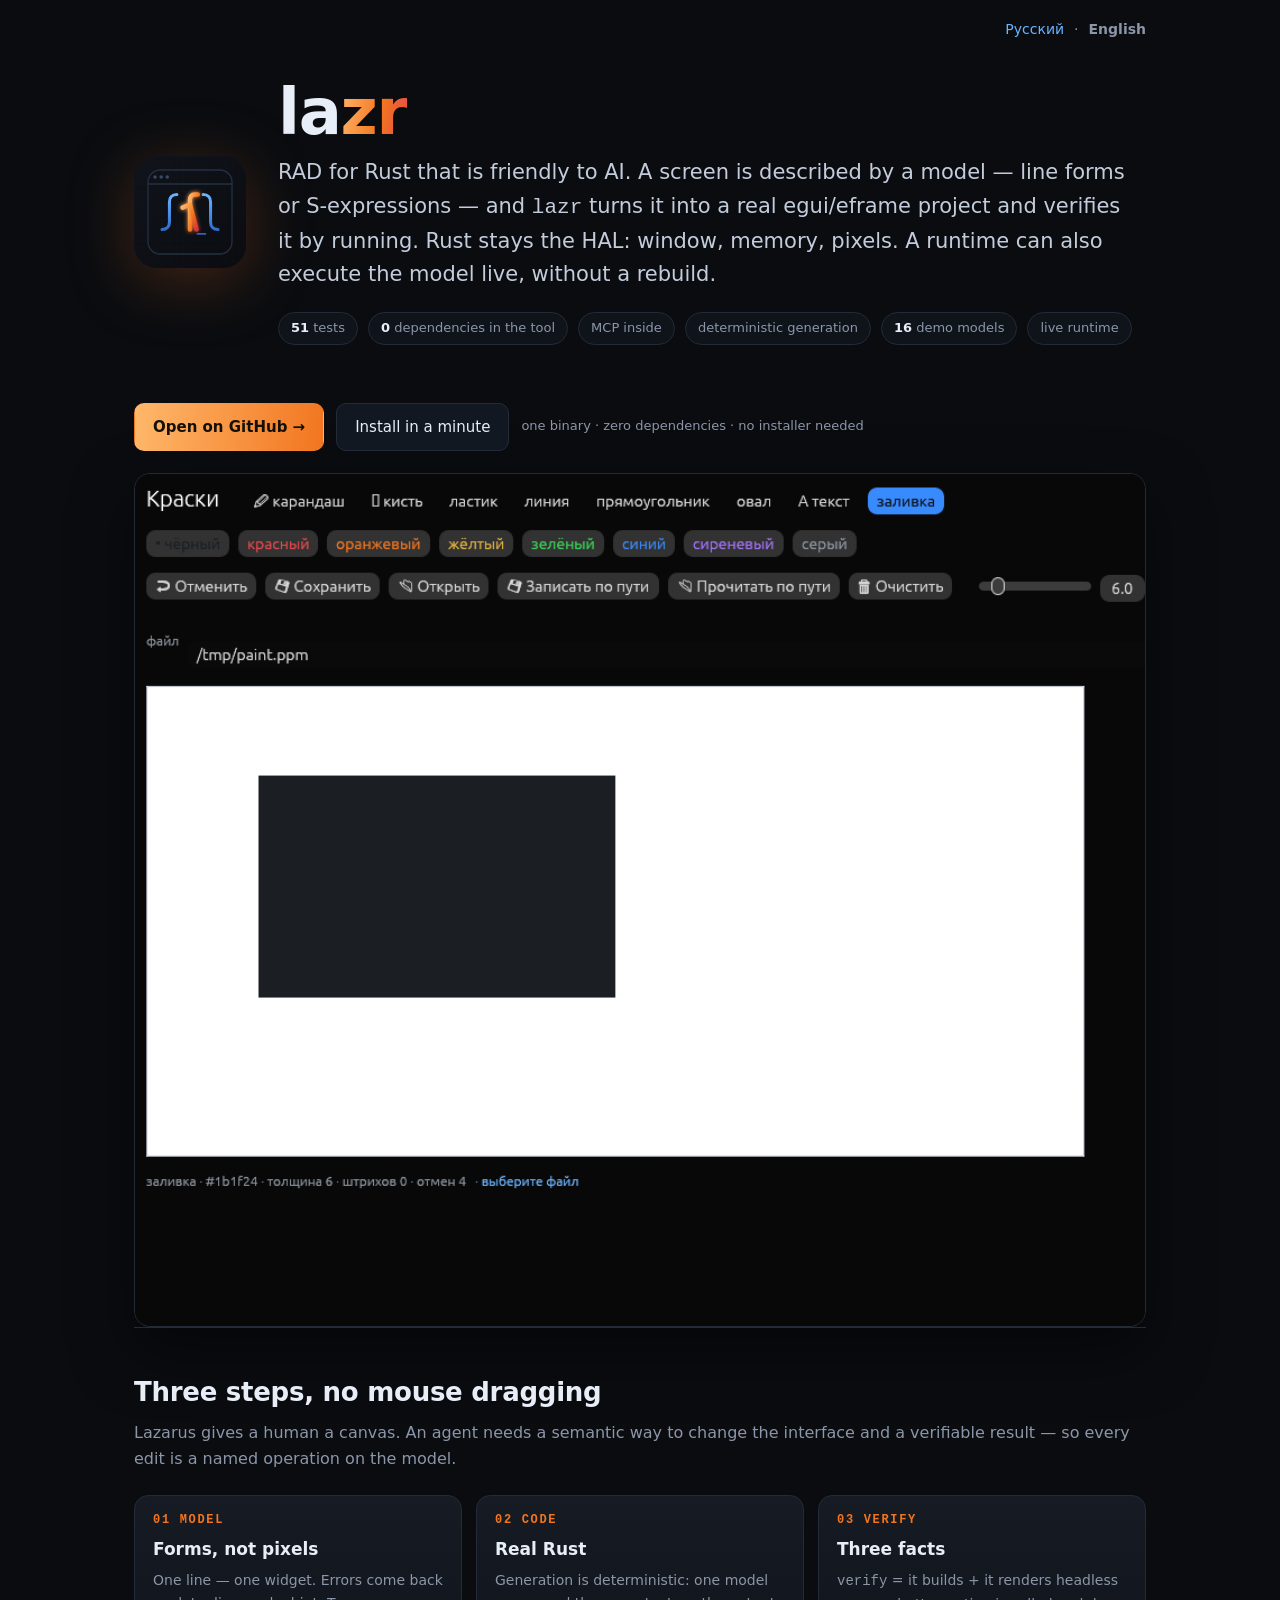
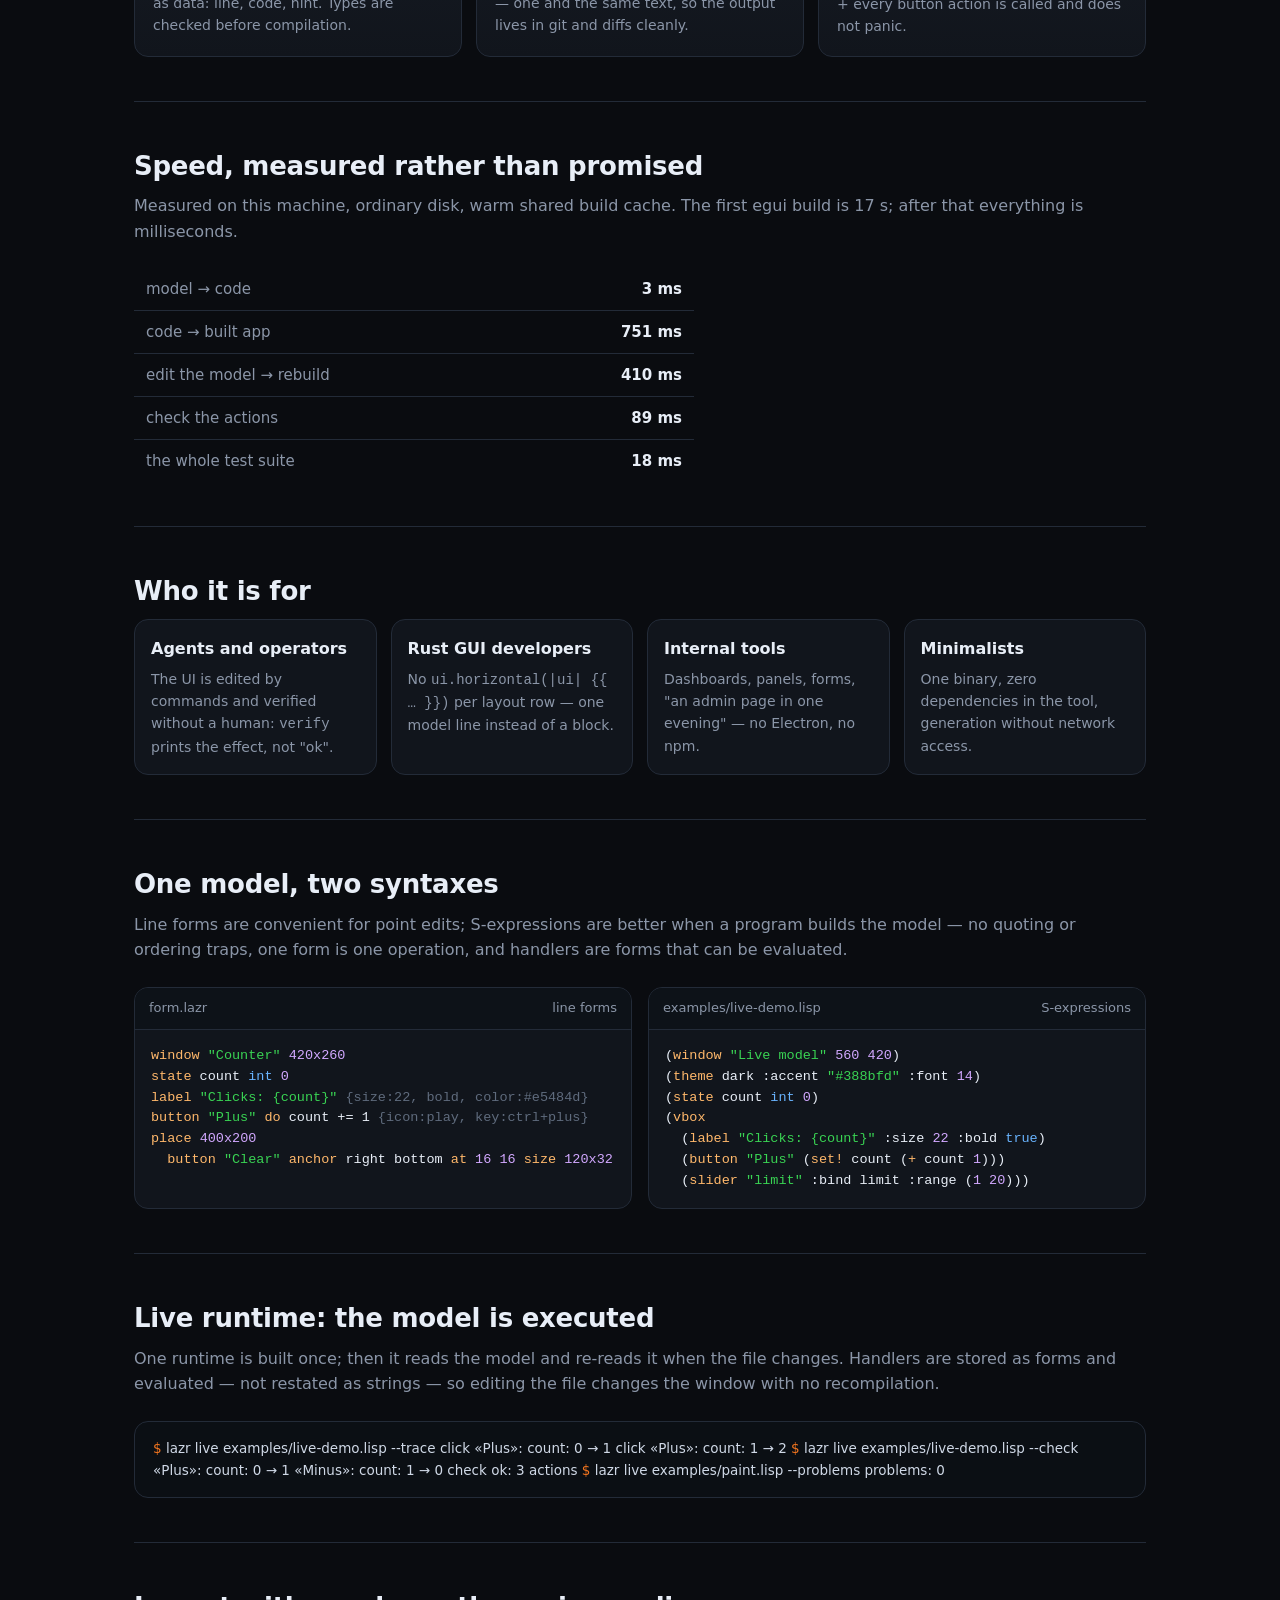
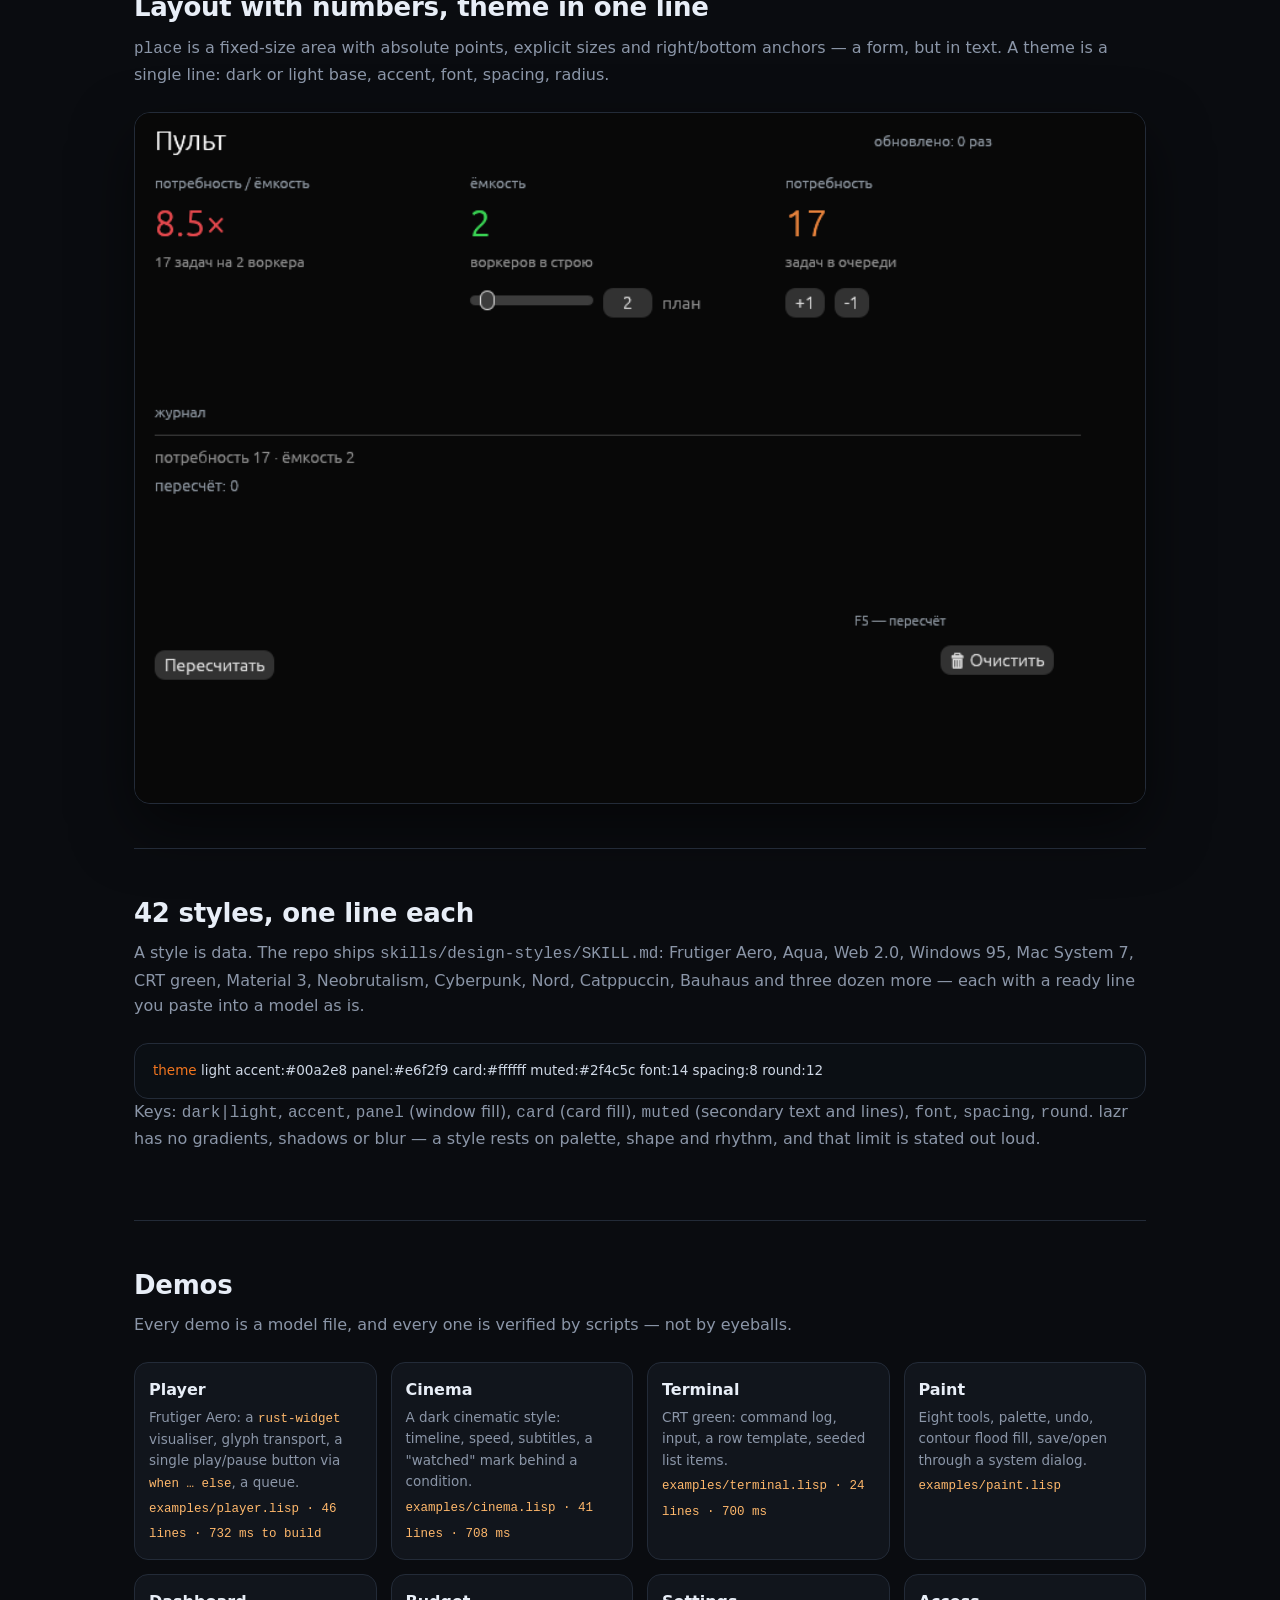
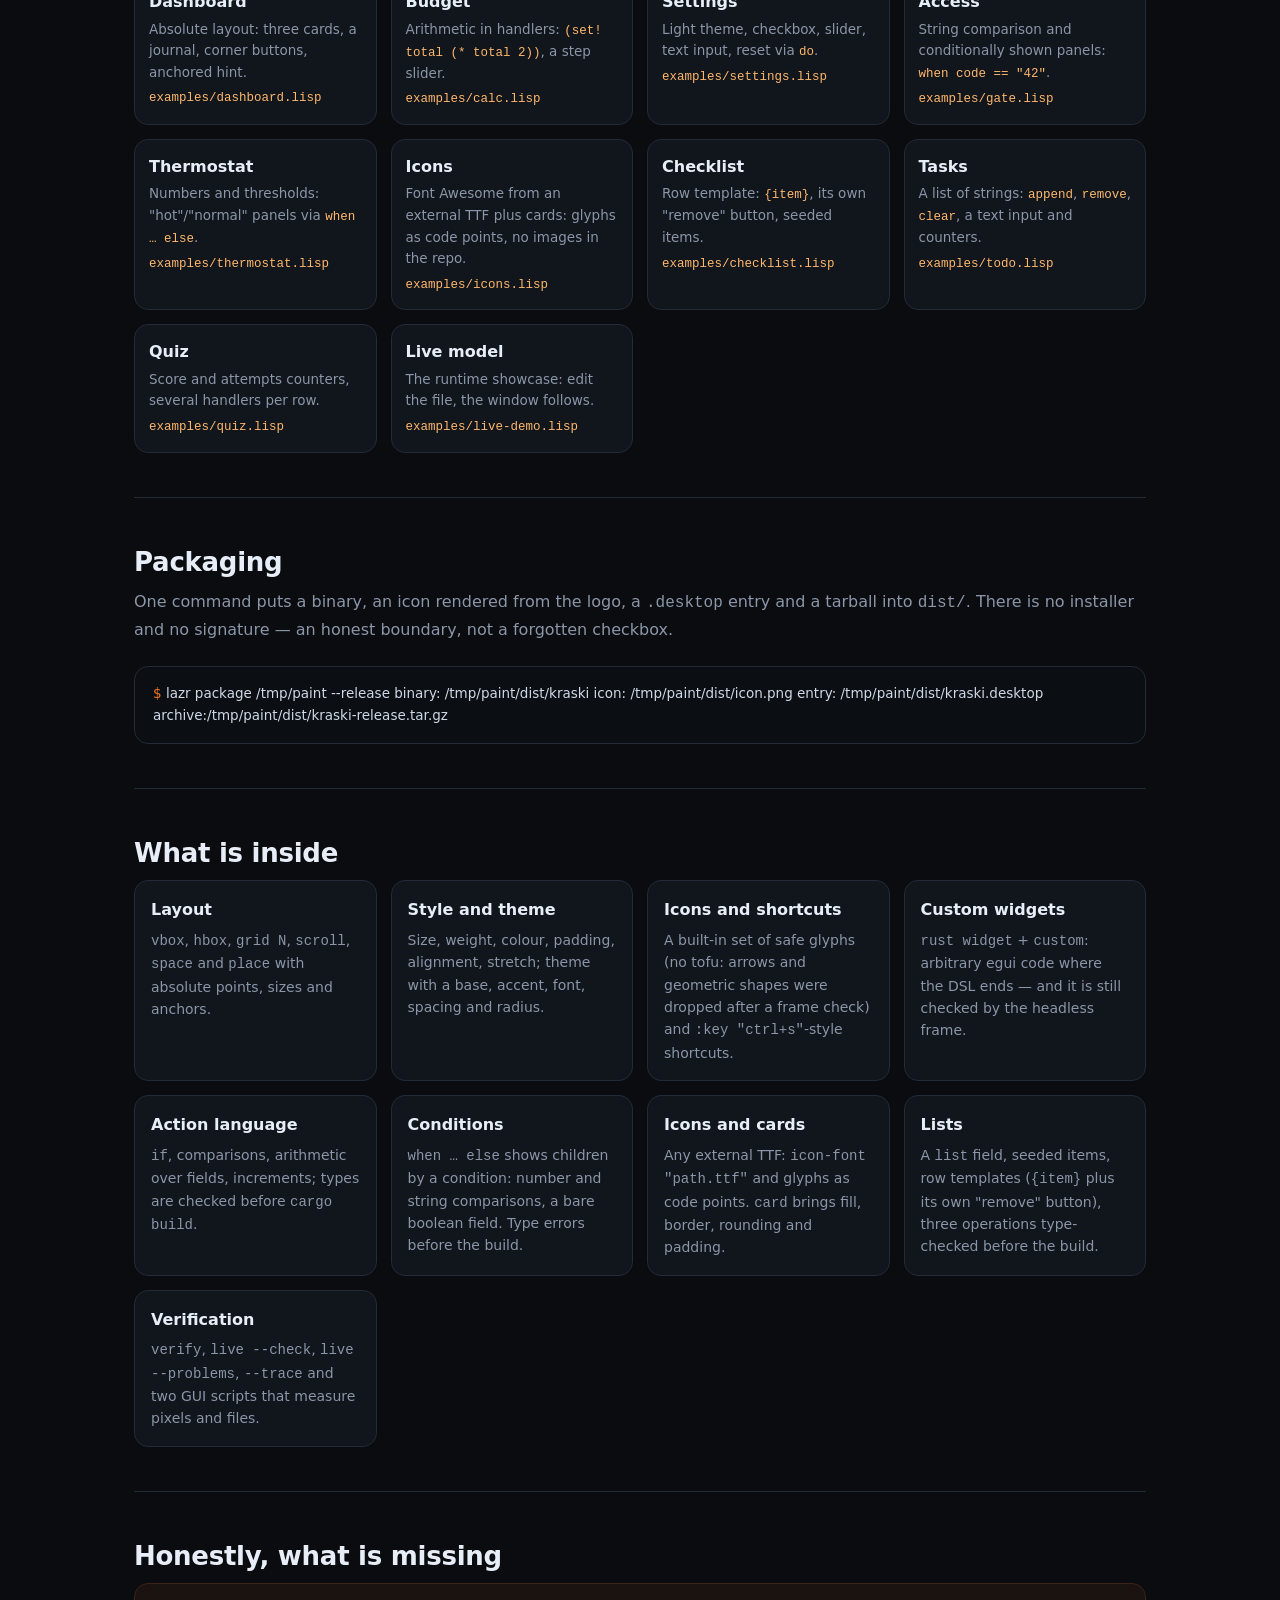
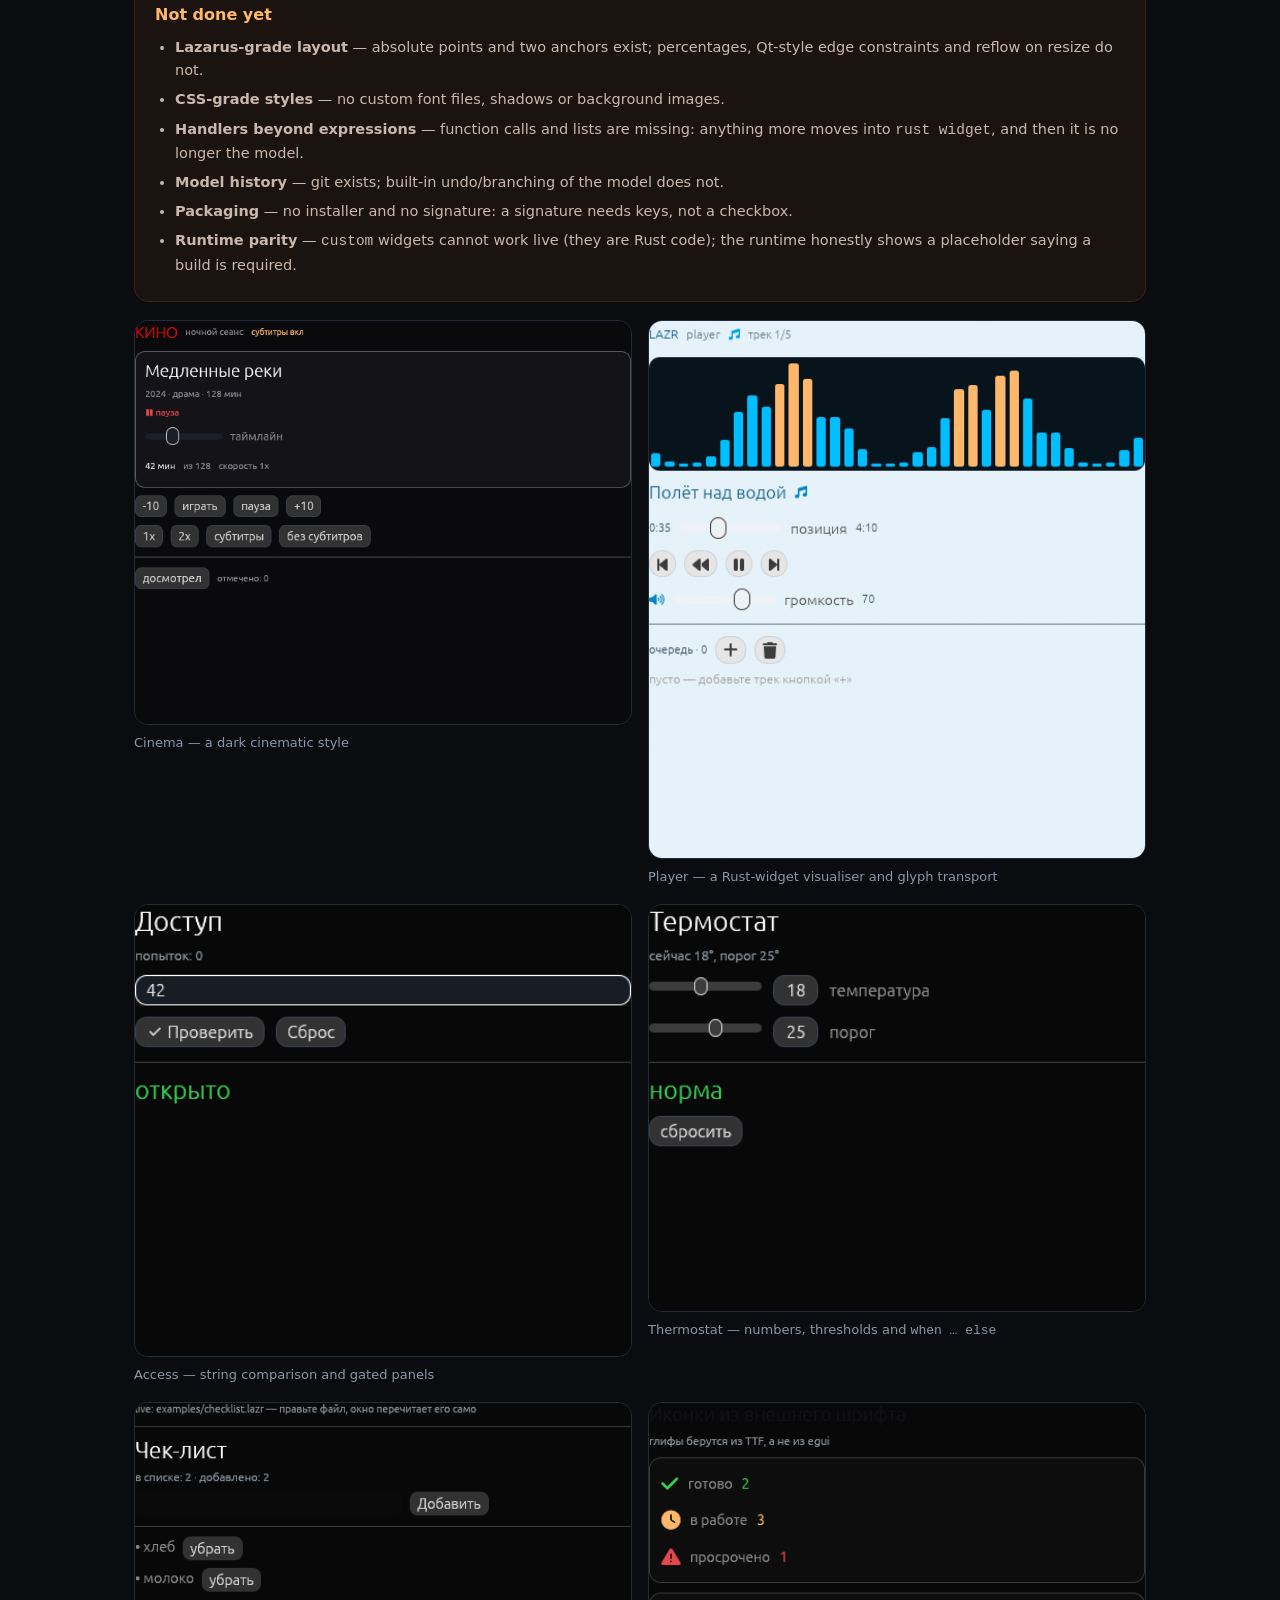
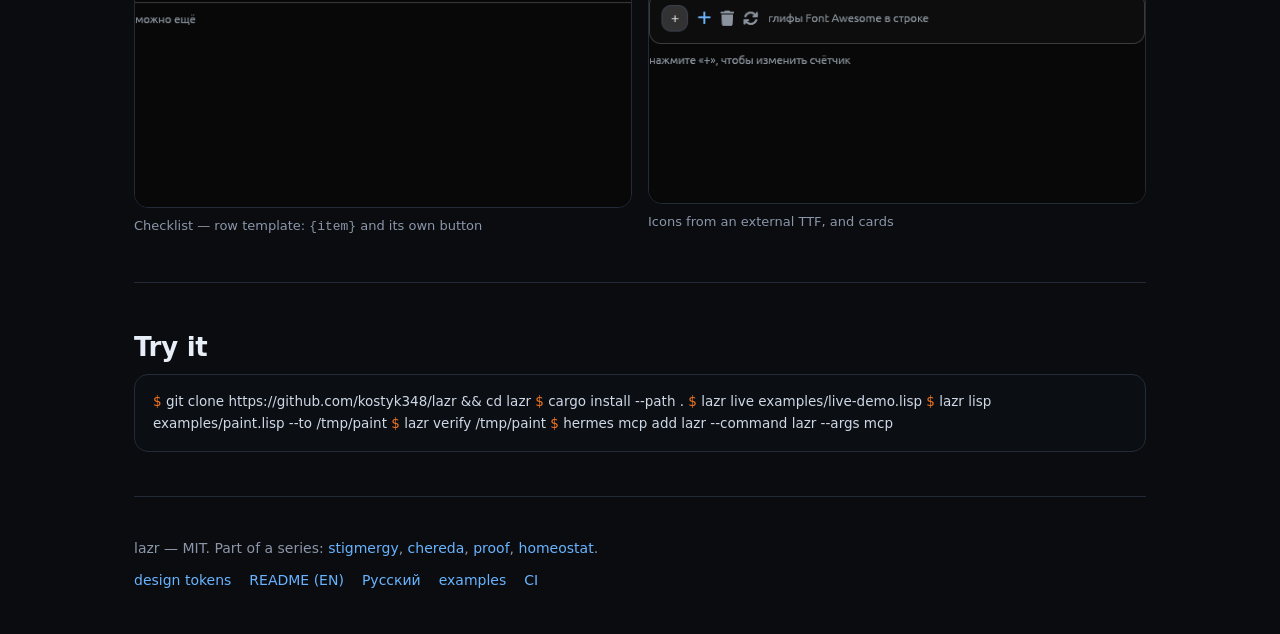
==== docs/index.en.html @ f82d8f08 "ci: счётчик фигур учитывает фон окна; скриншот «Кино» на странице" ====
<!doctype html>
<html lang="en">
<head>
<meta charset="utf-8">
<meta name="viewport" content="width=device-width, initial-scale=1">
<title>lazr — RAD for Rust, friendly to AI</title>
<meta name="description" content="A screen model → real egui/eframe code → build → verification by running. The model is written as line forms or S-expressions; a runtime executes it live.">
<link rel="icon" href="logo.svg" type="image/svg+xml">
<style>
  :root{
    --bg:#0a0c10; --panel:#11151c; --panel2:#161b24; --line:#232b38;
    --ink:#e8eef7; --muted:#8b96a8; --flame:#f2751f; --amber:#ffb86b;
    --wire:#69b4ff; --green:#39d353; --red:#e5484d;
  }
  *{box-sizing:border-box}
  body{margin:0;background:radial-gradient(1200px 600px at 15% -10%,#1a2230 0%,var(--bg) 55%);
       color:var(--ink);font:16px/1.6 ui-sans-serif,system-ui,-apple-system,"Segoe UI",Roboto,sans-serif;
       -webkit-font-smoothing:antialiased}
  a{color:var(--wire);text-decoration:none}
  a:hover{text-decoration:underline}
  code,pre{font-family:ui-monospace,SFMono-Regular,"JetBrains Mono",Menlo,monospace}
  .wrap{max-width:1060px;margin:0 auto;padding:0 24px}
  .top{display:flex;justify-content:flex-end;gap:10px;padding-top:18px;font-size:14px;color:var(--muted)}
  header{padding:40px 0 32px;display:flex;gap:32px;align-items:center;flex-wrap:wrap}
  header img{width:112px;height:112px;filter:drop-shadow(0 12px 32px rgba(242,117,31,.25))}
  h1{font-size:clamp(38px,6vw,64px);line-height:1;margin:0 0 12px;letter-spacing:-.02em}
  h1 span{background:linear-gradient(100deg,var(--amber),var(--flame) 60%,var(--red));
          -webkit-background-clip:text;background-clip:text;color:transparent}
  .lead{color:#c3ccdb;font-size:clamp(17px,2vw,21px);max-width:64ch;margin:0}
  .badges{display:flex;gap:10px;flex-wrap:wrap;margin-top:20px}
  .badge{font-size:13px;color:var(--muted);border:1px solid var(--line);border-radius:999px;padding:5px 12px;background:#0f141b}
  .badge b{color:var(--ink);font-weight:600}
  section{padding:44px 0;border-top:1px solid var(--line)}
  h2{font-size:26px;margin:0 0 6px;letter-spacing:-.01em}
  .sub{color:var(--muted);margin:0 0 24px}
  .flow{display:grid;grid-template-columns:repeat(auto-fit,minmax(220px,1fr));gap:14px}
  .step{background:linear-gradient(180deg,var(--panel2),var(--panel));border:1px solid var(--line);border-radius:14px;padding:18px}
  .step .n{font:600 12px/1 ui-monospace,monospace;color:var(--flame);letter-spacing:.14em;text-transform:uppercase}
  .step h3{margin:10px 0 6px;font-size:17px}
  .step p{margin:0;color:var(--muted);font-size:14px}
  .cols{display:grid;grid-template-columns:1fr 1fr;gap:16px}
  @media (max-width:820px){.cols{grid-template-columns:1fr}}
  .card{background:var(--panel);border:1px solid var(--line);border-radius:14px;overflow:hidden}
  .card .cap{display:flex;justify-content:space-between;align-items:center;padding:10px 14px;
             border-bottom:1px solid var(--line);font-size:13px;color:var(--muted);background:#0d1218}
  .card pre{margin:0;padding:16px;overflow:auto;font-size:13.5px;line-height:1.55}
  .k{color:var(--amber)} .s{color:var(--green)} .c{color:#5f6b7d} .f{color:var(--wire)} .n{color:#d2a8ff}
  .grid{display:grid;grid-template-columns:repeat(auto-fit,minmax(240px,1fr));gap:14px}
  .feat{background:var(--panel);border:1px solid var(--line);border-radius:14px;padding:16px}
  .feat h3{margin:0 0 6px;font-size:16px}
  .feat p{margin:0;color:var(--muted);font-size:14px}
  .shot{border:1px solid var(--line);border-radius:16px;overflow:hidden;box-shadow:0 24px 60px rgba(0,0,0,.5)}
  .shot img{display:block;width:100%;height:auto}
  .honest{background:#1b1310;border:1px solid #3a2318;border-radius:14px;padding:18px 20px}
  .honest h3{margin:0 0 8px;color:var(--amber);font-size:16px}
  .honest ul{margin:0;padding-left:20px;color:#cbb8ad;font-size:14.5px}
  .honest li{margin:6px 0}
  footer{padding:40px 0 64px;color:var(--muted);font-size:14px;border-top:1px solid var(--line)}
  .links{display:flex;gap:18px;flex-wrap:wrap;margin-top:10px}
  .term{background:#0b0f14;border:1px solid var(--line);border-radius:14px;padding:16px 18px;font-size:13.5px;
        overflow:auto;color:#cfd8e6}
  .term .ok{color:var(--green)} .term .p{color:var(--flame)}
  .cta{display:flex;gap:12px;align-items:center;flex-wrap:wrap;margin:26px 0 6px}
  .btn{display:inline-block;border:1px solid var(--line);border-radius:10px;padding:11px 18px;font-size:15px;
       color:var(--ink);background:#121821;text-decoration:none}
  .btn:hover{border-color:var(--flame);text-decoration:none}
  .btn.primary{background:linear-gradient(100deg,var(--amber),var(--flame));color:#151006;border-color:transparent;font-weight:600}
  .cta-note{color:var(--muted);font-size:13px}
  .hero-shot{margin-top:22px}
  .nums{width:100%;border-collapse:collapse;font-size:15px;max-width:560px}
  .nums td{padding:9px 12px;border-bottom:1px solid var(--line);color:var(--muted)}
  .nums td:last-child{text-align:right;color:var(--ink);font-variant-numeric:tabular-nums}
  .nums tr:last-child td{border-bottom:none}
  .shots{display:grid;grid-template-columns:1fr 1fr;gap:16px;margin-top:18px}
  .shots figure{margin:0}
  .shots img{width:100%;border:1px solid var(--line);border-radius:14px;display:block}
  .shots figcaption{color:var(--muted);font-size:13px;padding-top:8px}
  @media (max-width:820px){.shots{grid-template-columns:1fr}}
  .demos{display:grid;grid-template-columns:repeat(auto-fit,minmax(220px,1fr));gap:14px}
  .demo{background:var(--panel);border:1px solid var(--line);border-radius:14px;padding:14px}
  .demo h3{margin:0 0 4px;font-size:16px}
  .demo p{margin:0;color:var(--muted);font-size:13.5px}
  .demo code{font-size:12.5px;color:var(--amber)}
</style>
</head>
<body>
<div class="wrap">

<div class="top"><a href="index.html">Русский</a> · <b>English</b></div>

<header>
  <img src="logo.svg" alt="lazr logo: an S-expression bracket and a lambda inside a window">
  <div>
    <h1>la<span>zr</span></h1>
    <p class="lead">RAD for Rust that is friendly to AI. A screen is described by a model — line forms or
      S-expressions — and <code>lazr</code> turns it into a real egui/eframe project and verifies it by running.
      Rust stays the HAL: window, memory, pixels. A runtime can also execute the model live, without a rebuild.</p>
    <div class="badges">
      <span class="badge"><b>51</b> tests</span>
      <span class="badge"><b>0</b> dependencies in the tool</span>
      <span class="badge">MCP inside</span>
      <span class="badge">deterministic generation</span>
      <span class="badge"><b>16</b> demo models</span>
      <span class="badge">live runtime</span>
    </div>
  </div>
</header>

<div class="cta">
  <a class="btn primary" href="https://github.com/kostyk348/lazr">Open on GitHub →</a>
  <a class="btn" href="#start">Install in a minute</a>
  <span class="cta-note">one binary · zero dependencies · no installer needed</span>
</div>

<div class="shot hero-shot"><img src="paint.png" alt="Paint — a whole application described by a model"></div>

<section>
  <h2>Three steps, no mouse dragging</h2>
  <p class="sub">Lazarus gives a human a canvas. An agent needs a semantic way to change the interface and a
    verifiable result — so every edit is a named operation on the model.</p>
  <div class="flow">
    <div class="step"><div class="n">01 model</div><h3>Forms, not pixels</h3>
      <p>One line — one widget. Errors come back as data: line, code, hint. Types are checked before compilation.</p></div>
    <div class="step"><div class="n">02 code</div><h3>Real Rust</h3>
      <p>Generation is deterministic: one model — one and the same text, so the output lives in git and diffs cleanly.</p></div>
    <div class="step"><div class="n">03 verify</div><h3>Three facts</h3>
      <p><code>verify</code> = it builds + it renders headless + every button action is called and does not panic.</p></div>
  </div>
</section>

<section>
  <h2>Speed, measured rather than promised</h2>
  <p class="sub">Measured on this machine, ordinary disk, warm shared build cache. The first egui build is 17 s;
    after that everything is milliseconds.</p>
  <table class="nums">
    <tr><td>model → code</td><td><b>3 ms</b></td></tr>
    <tr><td>code → built app</td><td><b>751 ms</b></td></tr>
    <tr><td>edit the model → rebuild</td><td><b>410 ms</b></td></tr>
    <tr><td>check the actions</td><td><b>89 ms</b></td></tr>
    <tr><td>the whole test suite</td><td><b>18 ms</b></td></tr>
  </table>
</section>

<section>
  <h2>Who it is for</h2>
  <div class="grid">
    <div class="feat"><h3>Agents and operators</h3><p>The UI is edited by commands and verified without a human:
      <code>verify</code> prints the effect, not "ok".</p></div>
    <div class="feat"><h3>Rust GUI developers</h3><p>No <code>ui.horizontal(|ui| {{ … }})</code> per layout row —
      one model line instead of a block.</p></div>
    <div class="feat"><h3>Internal tools</h3><p>Dashboards, panels, forms, "an admin page in one evening" —
      no Electron, no npm.</p></div>
    <div class="feat"><h3>Minimalists</h3><p>One binary, zero dependencies in the tool, generation without
      network access.</p></div>
  </div>
</section>

<section>
  <h2>One model, two syntaxes</h2>
  <p class="sub">Line forms are convenient for point edits; S-expressions are better when a program builds the
    model — no quoting or ordering traps, one form is one operation, and handlers are forms that can be evaluated.</p>
  <div class="cols">
    <div class="card">
      <div class="cap"><span>form.lazr</span><span>line forms</span></div>
<pre><span class="k">window</span> <span class="s">"Counter"</span> <span class="n">420x260</span>
<span class="k">state</span> count <span class="f">int</span> <span class="n">0</span>
<span class="k">label</span> <span class="s">"Clicks: {count}"</span> <span class="c">{size:22, bold, color:#e5484d}</span>
<span class="k">button</span> <span class="s">"Plus"</span> <span class="k">do</span> count += 1 <span class="c">{icon:play, key:ctrl+plus}</span>
<span class="k">place</span> <span class="n">400x200</span>
  <span class="k">button</span> <span class="s">"Clear"</span> <span class="k">anchor</span> right bottom <span class="k">at</span> <span class="n">16 16</span> <span class="k">size</span> <span class="n">120x32</span></pre>
    </div>
    <div class="card">
      <div class="cap"><span>examples/live-demo.lisp</span><span>S-expressions</span></div>
<pre>(<span class="k">window</span> <span class="s">"Live model"</span> <span class="n">560</span> <span class="n">420</span>)
(<span class="k">theme</span> dark :accent <span class="s">"#388bfd"</span> :font <span class="n">14</span>)
(<span class="k">state</span> count <span class="f">int</span> <span class="n">0</span>)
(<span class="k">vbox</span>
  (<span class="k">label</span> <span class="s">"Clicks: {count}"</span> :size <span class="n">22</span> :bold <span class="f">true</span>)
  (<span class="k">button</span> <span class="s">"Plus"</span> (<span class="k">set!</span> count (<span class="k">+</span> count <span class="n">1</span>)))
  (<span class="k">slider</span> <span class="s">"limit"</span> :bind limit :range (<span class="n">1</span> <span class="n">20</span>)))</pre>
    </div>
  </div>
</section>

<section>
  <h2>Live runtime: the model is executed</h2>
  <p class="sub">One runtime is built once; then it reads the model and re-reads it when the file changes. Handlers
    are stored as forms and evaluated — not restated as strings — so editing the file changes the window with no
    recompilation.</p>
  <div class="term"><span class="p">$</span> lazr live examples/live-demo.lisp --trace
click «Plus»: count: 0 → 1
click «Plus»: count: 1 → 2

<span class="p">$</span> lazr live examples/live-demo.lisp --check
  «Plus»: count: 0 → 1
  «Minus»: count: 1 → 0
check ok: 3 actions

<span class="p">$</span> lazr live examples/paint.lisp --problems
problems: 0
  </div>
</section>

<section>
  <h2>Layout with numbers, theme in one line</h2>
  <p class="sub"><code>place</code> is a fixed-size area with absolute points, explicit sizes and right/bottom
    anchors — a form, but in text. A theme is a single line: dark or light base, accent, font, spacing, radius.</p>
  <div class="shot"><img src="dashboard.png" alt="Dashboard window: three cards in a row, a journal below, buttons in the corners"></div>
</section>

<section id="styles">
  <h2>42 styles, one line each</h2>
  <p class="sub">A style is data. The repo ships <code>skills/design-styles/SKILL.md</code>:
    Frutiger Aero, Aqua, Web 2.0, Windows 95, Mac System 7, CRT green, Material 3, Neobrutalism,
    Cyberpunk, Nord, Catppuccin, Bauhaus and three dozen more — each with a ready line you paste
    into a model as is.</p>
  <div class="term"><span class="p">theme</span> light accent:#00a2e8 panel:#e6f2f9 card:#ffffff muted:#2f4c5c font:14 spacing:8 round:12</div>
  <p class="sub">Keys: <code>dark|light</code>, <code>accent</code>, <code>panel</code> (window fill),
    <code>card</code> (card fill), <code>muted</code> (secondary text and lines), <code>font</code>,
    <code>spacing</code>, <code>round</code>. lazr has no gradients, shadows or blur — a style rests on
    palette, shape and rhythm, and that limit is stated out loud.</p>
</section>

<section>
  <h2>Demos</h2>
  <p class="sub">Every demo is a model file, and every one is verified by scripts — not by eyeballs.</p>
  <div class="demos">
        <div class="demo"><h3>Player</h3><p>Frutiger Aero: a <code>rust-widget</code> visualiser,
      glyph transport, a single play/pause button via <code>when … else</code>, a queue.</p>
      <code>examples/player.lisp · 46 lines · 732 ms to build</code></div>
    <div class="demo"><h3>Cinema</h3><p>A dark cinematic style: timeline, speed, subtitles, a
      "watched" mark behind a condition.</p><code>examples/cinema.lisp · 41 lines · 708 ms</code></div>
    <div class="demo"><h3>Terminal</h3><p>CRT green: command log, input, a row template, seeded list
      items.</p><code>examples/terminal.lisp · 24 lines · 700 ms</code></div>
    <div class="demo"><h3>Paint</h3><p>Eight tools, palette, undo, contour flood fill, save/open through a system dialog.</p><code>examples/paint.lisp</code></div>
    <div class="demo"><h3>Dashboard</h3><p>Absolute layout: three cards, a journal, corner buttons, anchored hint.</p><code>examples/dashboard.lisp</code></div>
    <div class="demo"><h3>Budget</h3><p>Arithmetic in handlers: <code>(set! total (* total 2))</code>, a step slider.</p><code>examples/calc.lisp</code></div>
    <div class="demo"><h3>Settings</h3><p>Light theme, checkbox, slider, text input, reset via <code>do</code>.</p><code>examples/settings.lisp</code></div>
    <div class="demo"><h3>Access</h3><p>String comparison and conditionally shown panels: <code>when code == "42"</code>.</p><code>examples/gate.lisp</code></div>
    <div class="demo"><h3>Thermostat</h3><p>Numbers and thresholds: "hot"/"normal" panels via <code>when … else</code>.</p><code>examples/thermostat.lisp</code></div>
    <div class="demo"><h3>Icons</h3><p>Font Awesome from an external TTF plus cards: glyphs as code points,
      no images in the repo.</p><code>examples/icons.lisp</code></div>
    <div class="demo"><h3>Checklist</h3><p>Row template: <code>{item}</code>, its own "remove" button, seeded
      items.</p><code>examples/checklist.lisp</code></div>
    <div class="demo"><h3>Tasks</h3><p>A list of strings: <code>append</code>, <code>remove</code>,
      <code>clear</code>, a text input and counters.</p><code>examples/todo.lisp</code></div>
    <div class="demo"><h3>Quiz</h3><p>Score and attempts counters, several handlers per row.</p><code>examples/quiz.lisp</code></div>
    <div class="demo"><h3>Live model</h3><p>The runtime showcase: edit the file, the window follows.</p><code>examples/live-demo.lisp</code></div>
  </div>
</section>

<section>
  <h2>Packaging</h2>
  <p class="sub">One command puts a binary, an icon rendered from the logo, a <code>.desktop</code> entry and a
    tarball into <code>dist/</code>. There is no installer and no signature — an honest boundary, not a forgotten
    checkbox.</p>
  <div class="term"><span class="p">$</span> lazr package /tmp/paint --release
binary: /tmp/paint/dist/kraski
icon:   /tmp/paint/dist/icon.png
entry:  /tmp/paint/dist/kraski.desktop
archive:/tmp/paint/dist/kraski-release.tar.gz</div>
</section>

<section>
  <h2>What is inside</h2>
  <div class="grid">
    <div class="feat"><h3>Layout</h3><p><code>vbox</code>, <code>hbox</code>, <code>grid N</code>,
      <code>scroll</code>, <code>space</code> and <code>place</code> with absolute points, sizes and anchors.</p></div>
    <div class="feat"><h3>Style and theme</h3><p>Size, weight, colour, padding, alignment, stretch; theme with a
      base, accent, font, spacing and radius.</p></div>
    <div class="feat"><h3>Icons and shortcuts</h3><p>A built-in set of safe glyphs (no tofu: arrows and
      geometric shapes were dropped after a frame check) and <code>:key "ctrl+s"</code>-style shortcuts.</p></div>
    <div class="feat"><h3>Custom widgets</h3><p><code>rust widget</code> + <code>custom</code>: arbitrary egui
      code where the DSL ends — and it is still checked by the headless frame.</p></div>
    <div class="feat"><h3>Action language</h3><p><code>if</code>, comparisons, arithmetic over fields,
      increments; types are checked before <code>cargo build</code>.</p></div>
    <div class="feat"><h3>Conditions</h3><p><code>when … else</code> shows children by a condition: number and
      string comparisons, a bare boolean field. Type errors before the build.</p></div>
    <div class="feat"><h3>Icons and cards</h3><p>Any external TTF: <code>icon-font "path.ttf"</code> and
      glyphs as code points. <code>card</code> brings fill, border, rounding and padding.</p></div>
    <div class="feat"><h3>Lists</h3><p>A <code>list</code> field, seeded items, row templates
      (<code>{item}</code> plus its own "remove" button), three operations type-checked before the build.</p></div>
    <div class="feat"><h3>Verification</h3><p><code>verify</code>, <code>live --check</code>,
      <code>live --problems</code>, <code>--trace</code> and two GUI scripts that measure pixels and files.</p></div>
  </div>
</section>

<section>
  <h2>Honestly, what is missing</h2>
  <div class="honest">
    <h3>Not done yet</h3>
    <ul>
      <li><b>Lazarus-grade layout</b> — absolute points and two anchors exist; percentages, Qt-style edge
        constraints and reflow on resize do not.</li>
      <li><b>CSS-grade styles</b> — no custom font files, shadows or background images.</li>
      <li><b>Handlers beyond expressions</b> — function calls and lists are missing: anything more moves into
        <code>rust widget</code>, and then it is no longer the model.</li>
      <li><b>Model history</b> — git exists; built-in undo/branching of the model does not.</li>
      <li><b>Packaging</b> — no installer and no signature: a signature needs keys, not a checkbox.</li>
      <li><b>Runtime parity</b> — <code>custom</code> widgets cannot work live (they are Rust code); the runtime
        honestly shows a placeholder saying a build is required.</li>
    </ul>
  </div>
  <div class="shots">
    <figure><img src="cinema.png" alt="Cinema: dark style, timeline, subtitles"><figcaption>Cinema — a dark cinematic style</figcaption></figure>
    <figure><img src="player.png" alt="Player: visualiser, transport, queue"><figcaption>Player — a Rust-widget visualiser and glyph transport</figcaption></figure>
    <figure><img src="gate.png" alt="Access: a panel gated by a condition"><figcaption>Access — string comparison and gated panels</figcaption></figure>
    <figure><img src="thermostat.png" alt="Thermostat: thresholds and the else branch"><figcaption>Thermostat — numbers, thresholds and <code>when … else</code></figcaption></figure>
    <figure><img src="checklist.png" alt="Checklist: a list row template"><figcaption>Checklist — row template: <code>{item}</code> and its own button</figcaption></figure>
    <figure><img src="icons.png" alt="Font Awesome icons and cards"><figcaption>Icons from an external TTF, and cards</figcaption></figure>
  </div>
</section>

<section id="start">
  <h2>Try it</h2>
  <div class="term"><span class="p">$</span> git clone https://github.com/kostyk348/lazr &amp;&amp; cd lazr
<span class="p">$</span> cargo install --path .
<span class="p">$</span> lazr live examples/live-demo.lisp
<span class="p">$</span> lazr lisp examples/paint.lisp --to /tmp/paint
<span class="p">$</span> lazr verify /tmp/paint
<span class="p">$</span> hermes mcp add lazr --command lazr --args mcp
  </div>
</section>

<footer>
  <div>lazr — MIT. Part of a series: <a href="https://github.com/kostyk348/stigmergy">stigmergy</a>,
    <a href="https://github.com/kostyk348/chereda">chereda</a>,
    <a href="https://github.com/kostyk348/proof">proof</a>,
    <a href="https://github.com/kostyk348/homeostat">homeostat</a>.</div>
  <div class="links">
    <a href="https://github.com/kostyk348/lazr/blob/master/docs/DESIGN.md">design tokens</a>
    <a href="https://github.com/kostyk348/lazr/blob/master/README.en.md">README (EN)</a>
    <a href="README.md">Русский</a>
    <a href="https://github.com/kostyk348/lazr/tree/master/examples">examples</a>
    <a href="https://github.com/kostyk348/lazr/actions">CI</a>
  </div>
</footer>

</div>
</body>
</html>
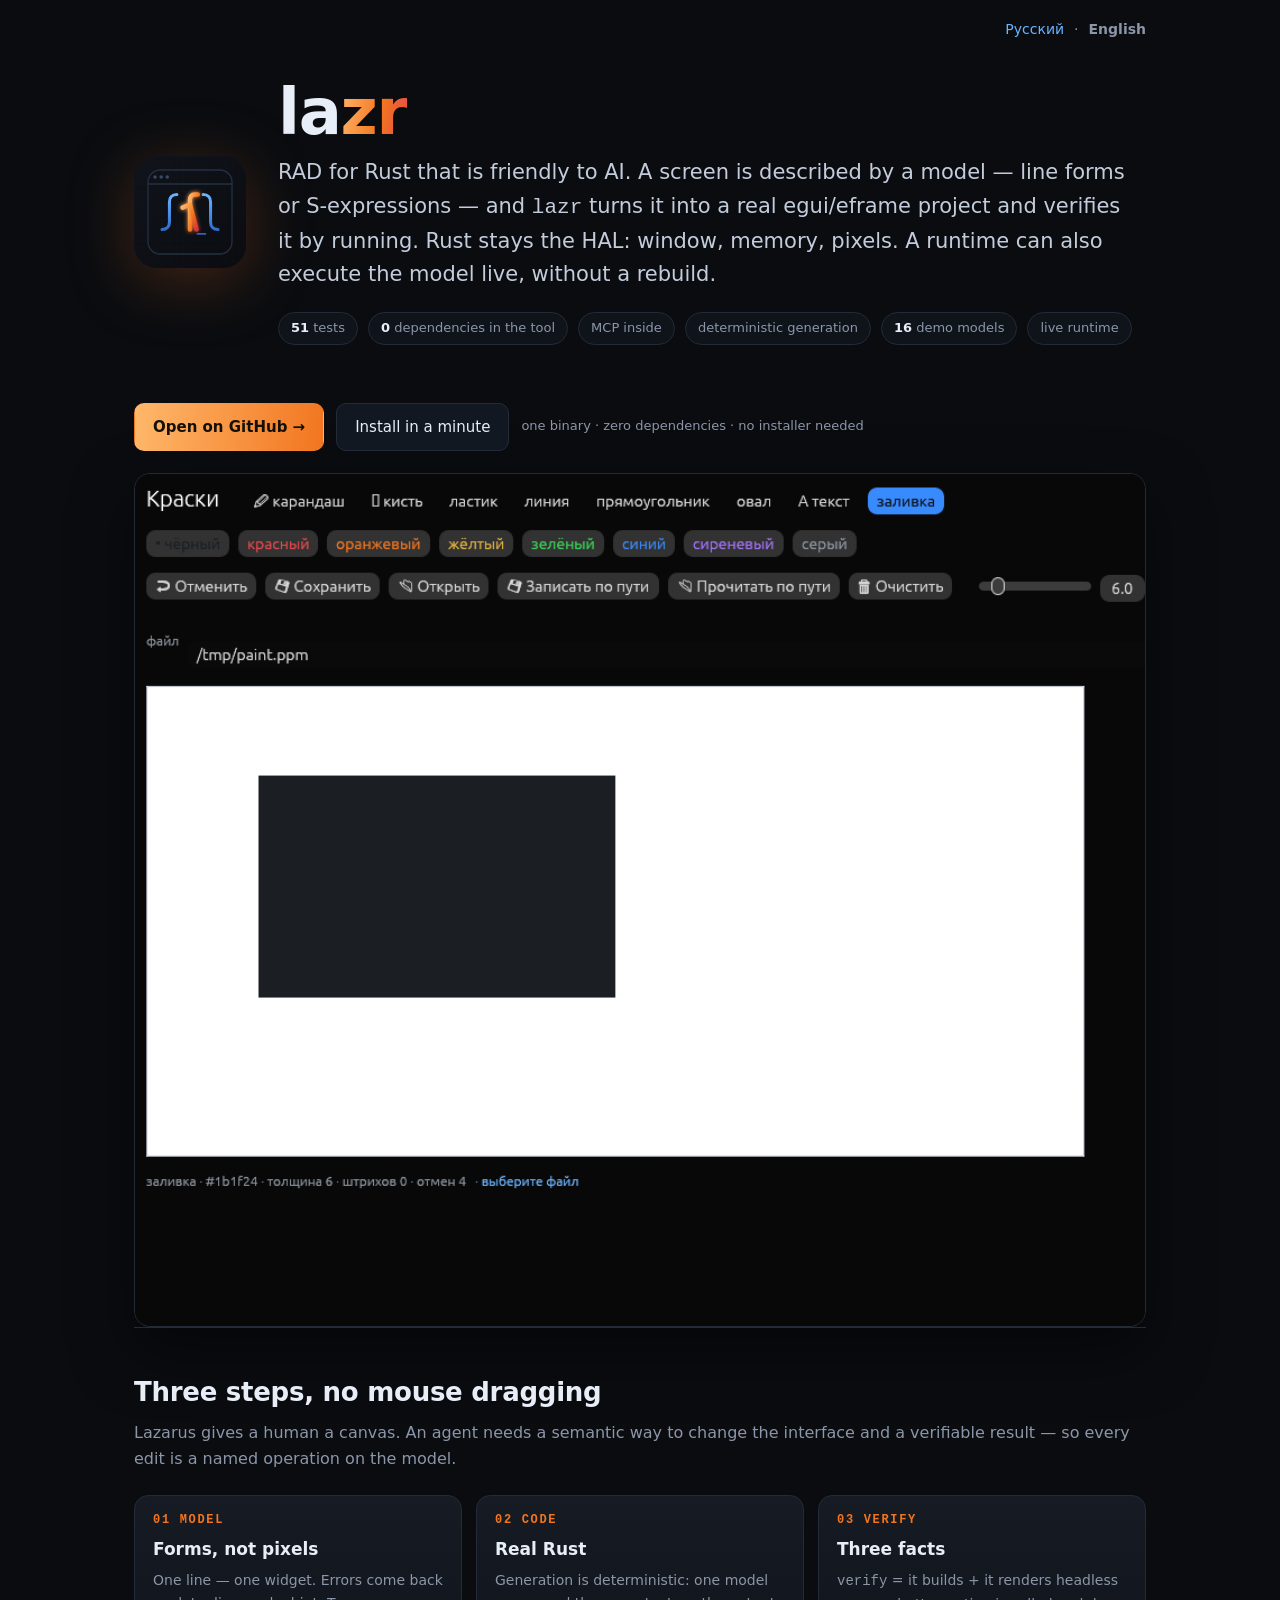
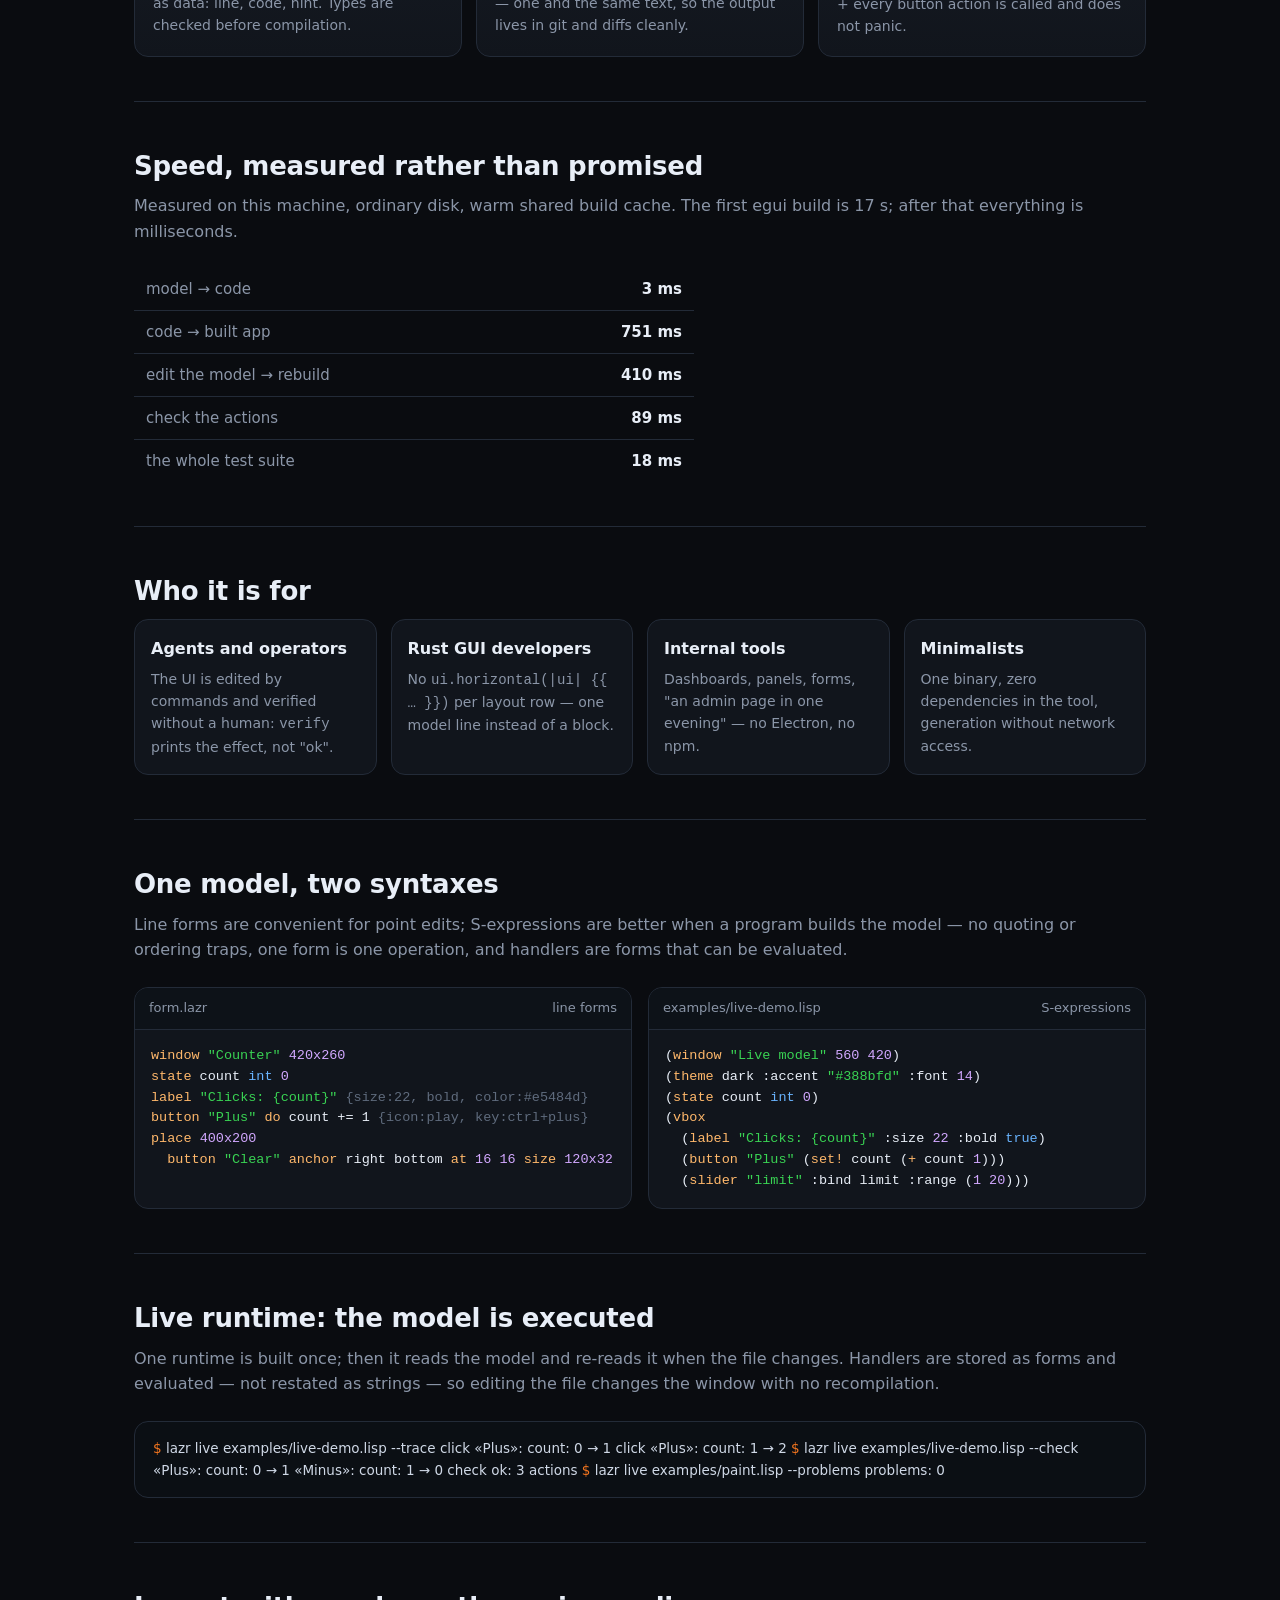
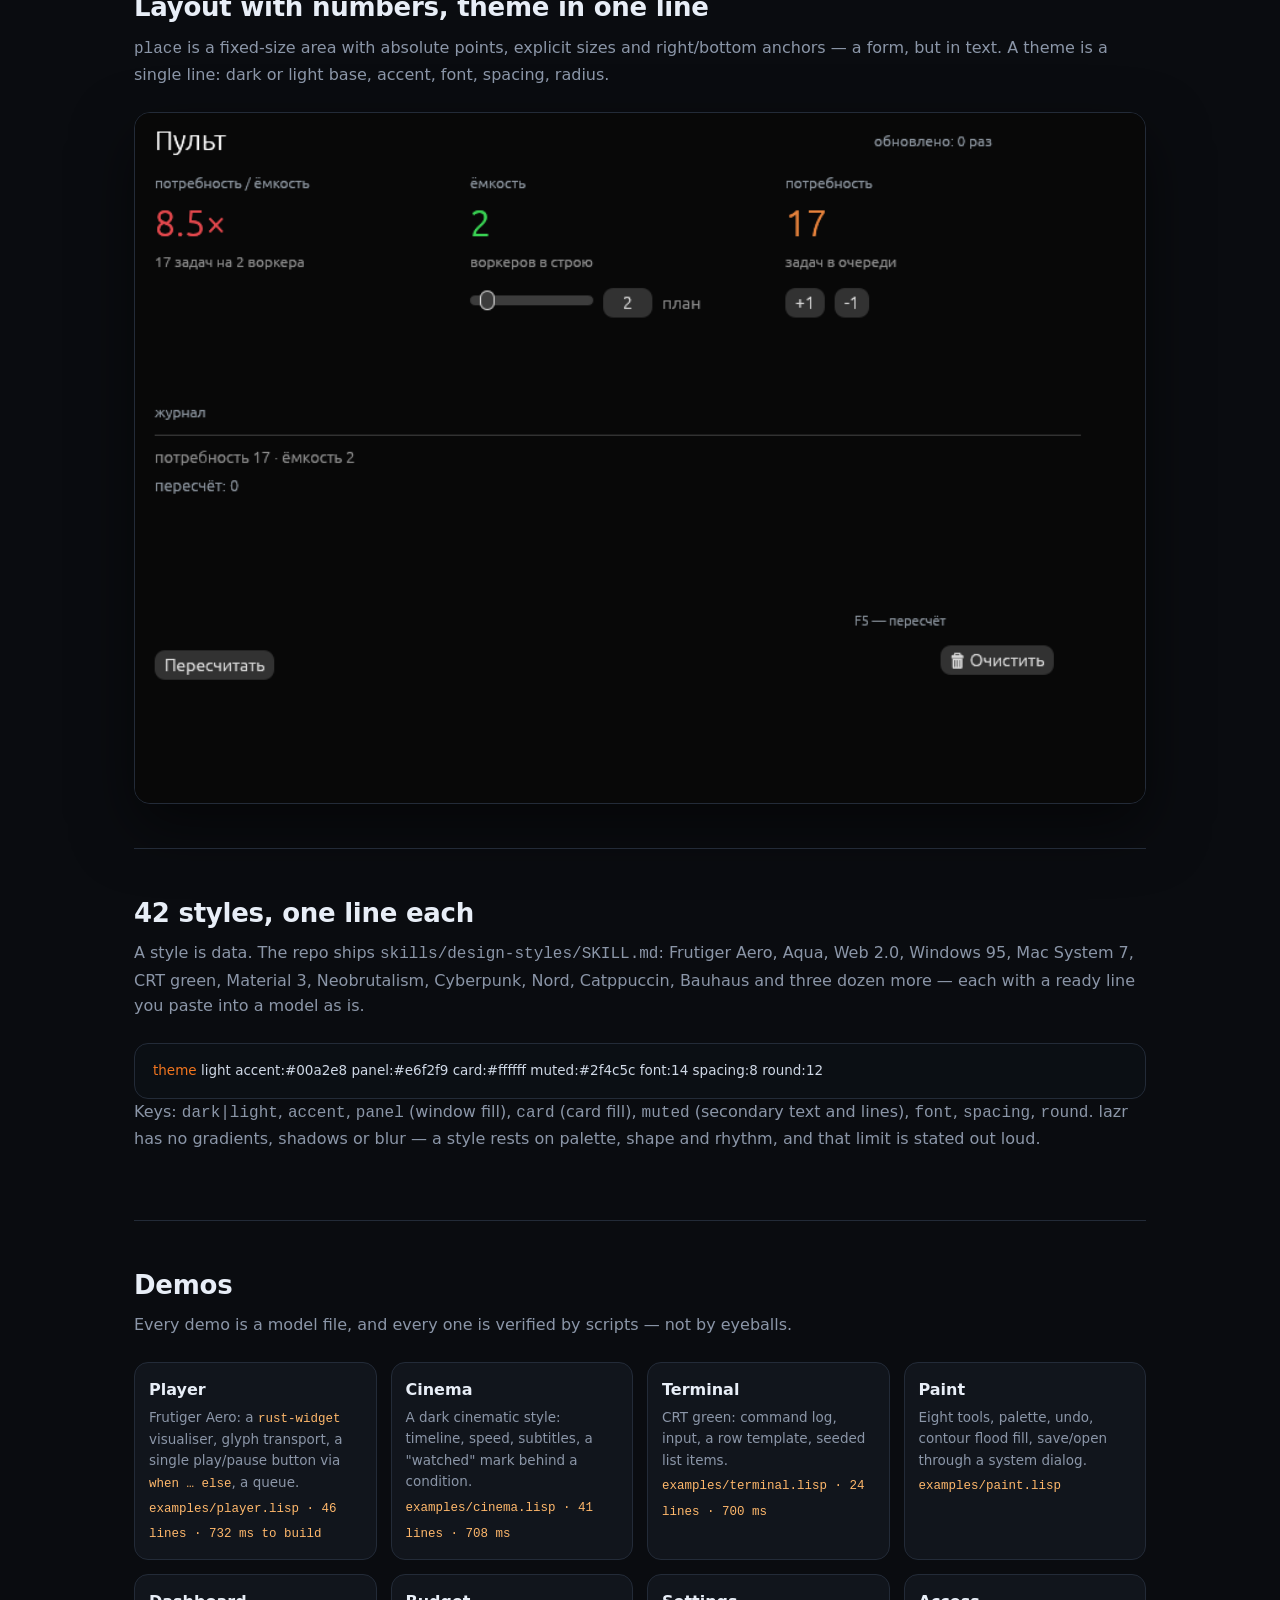
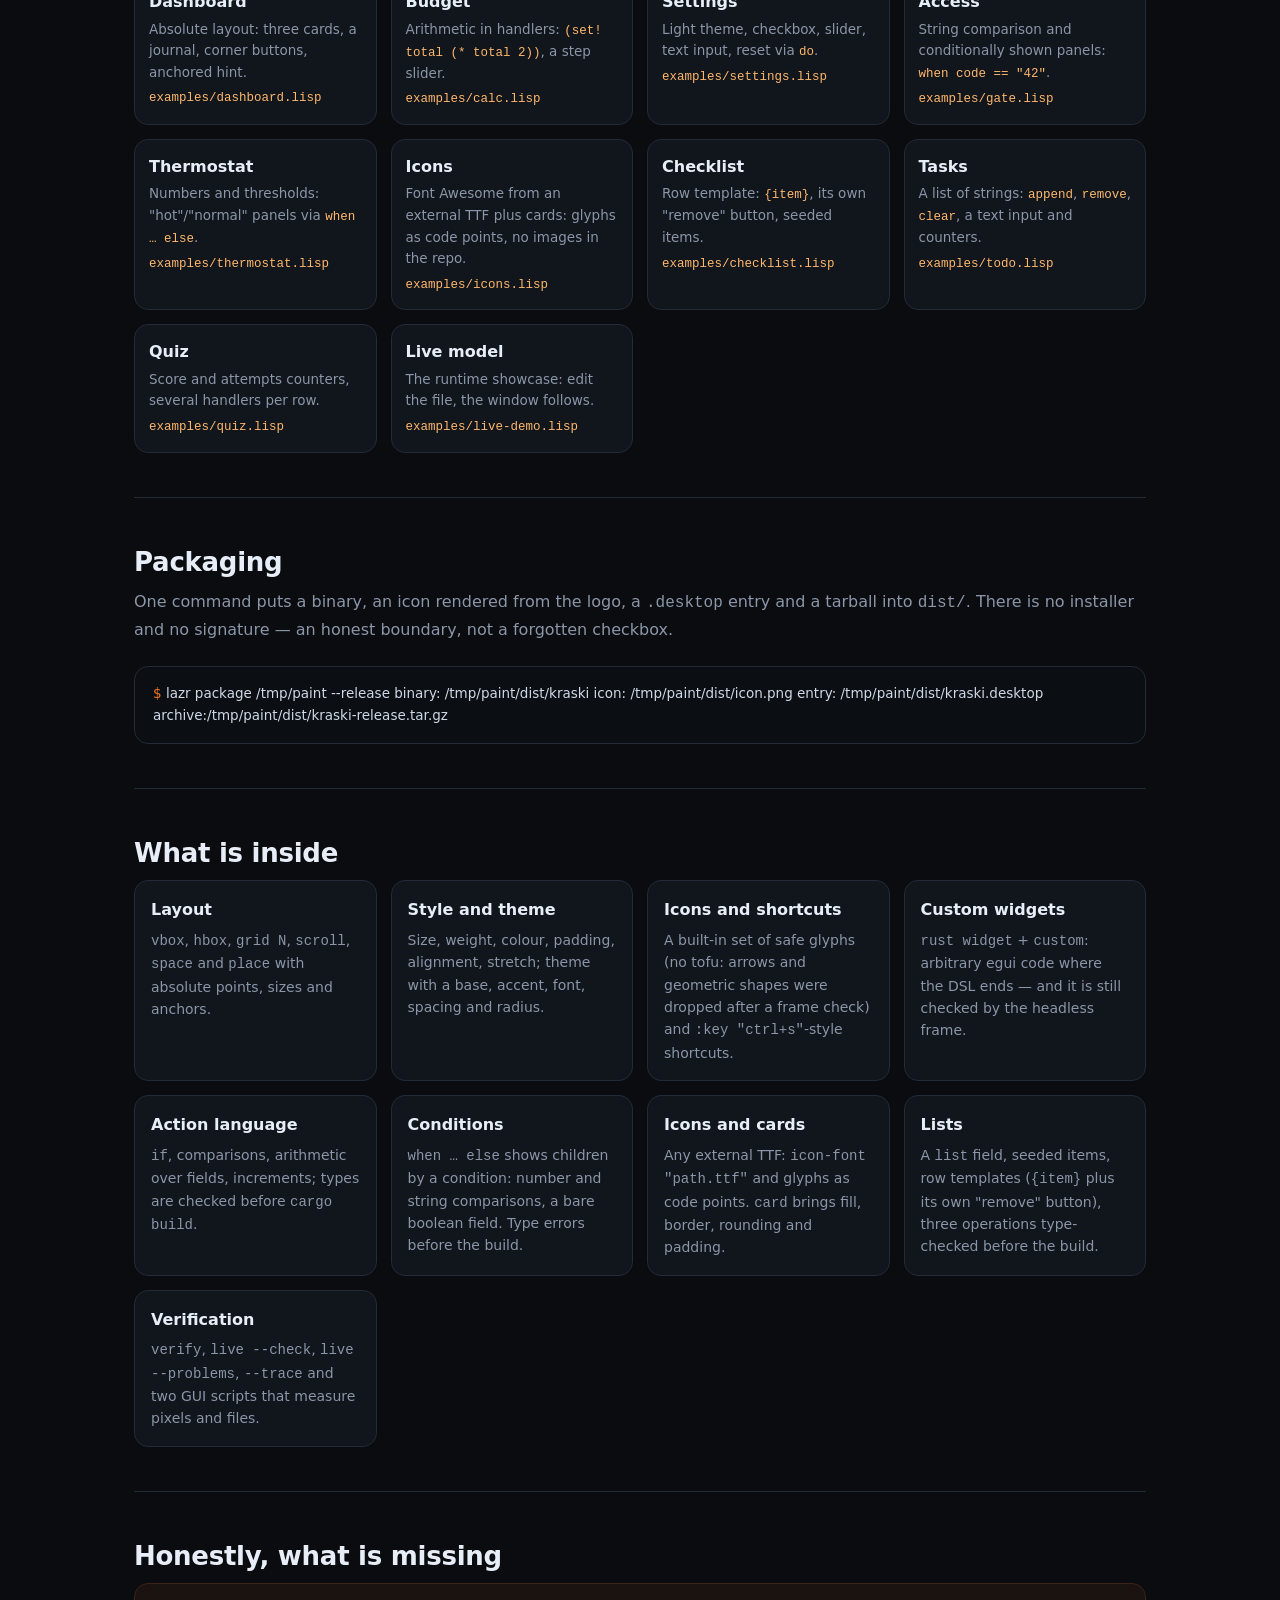
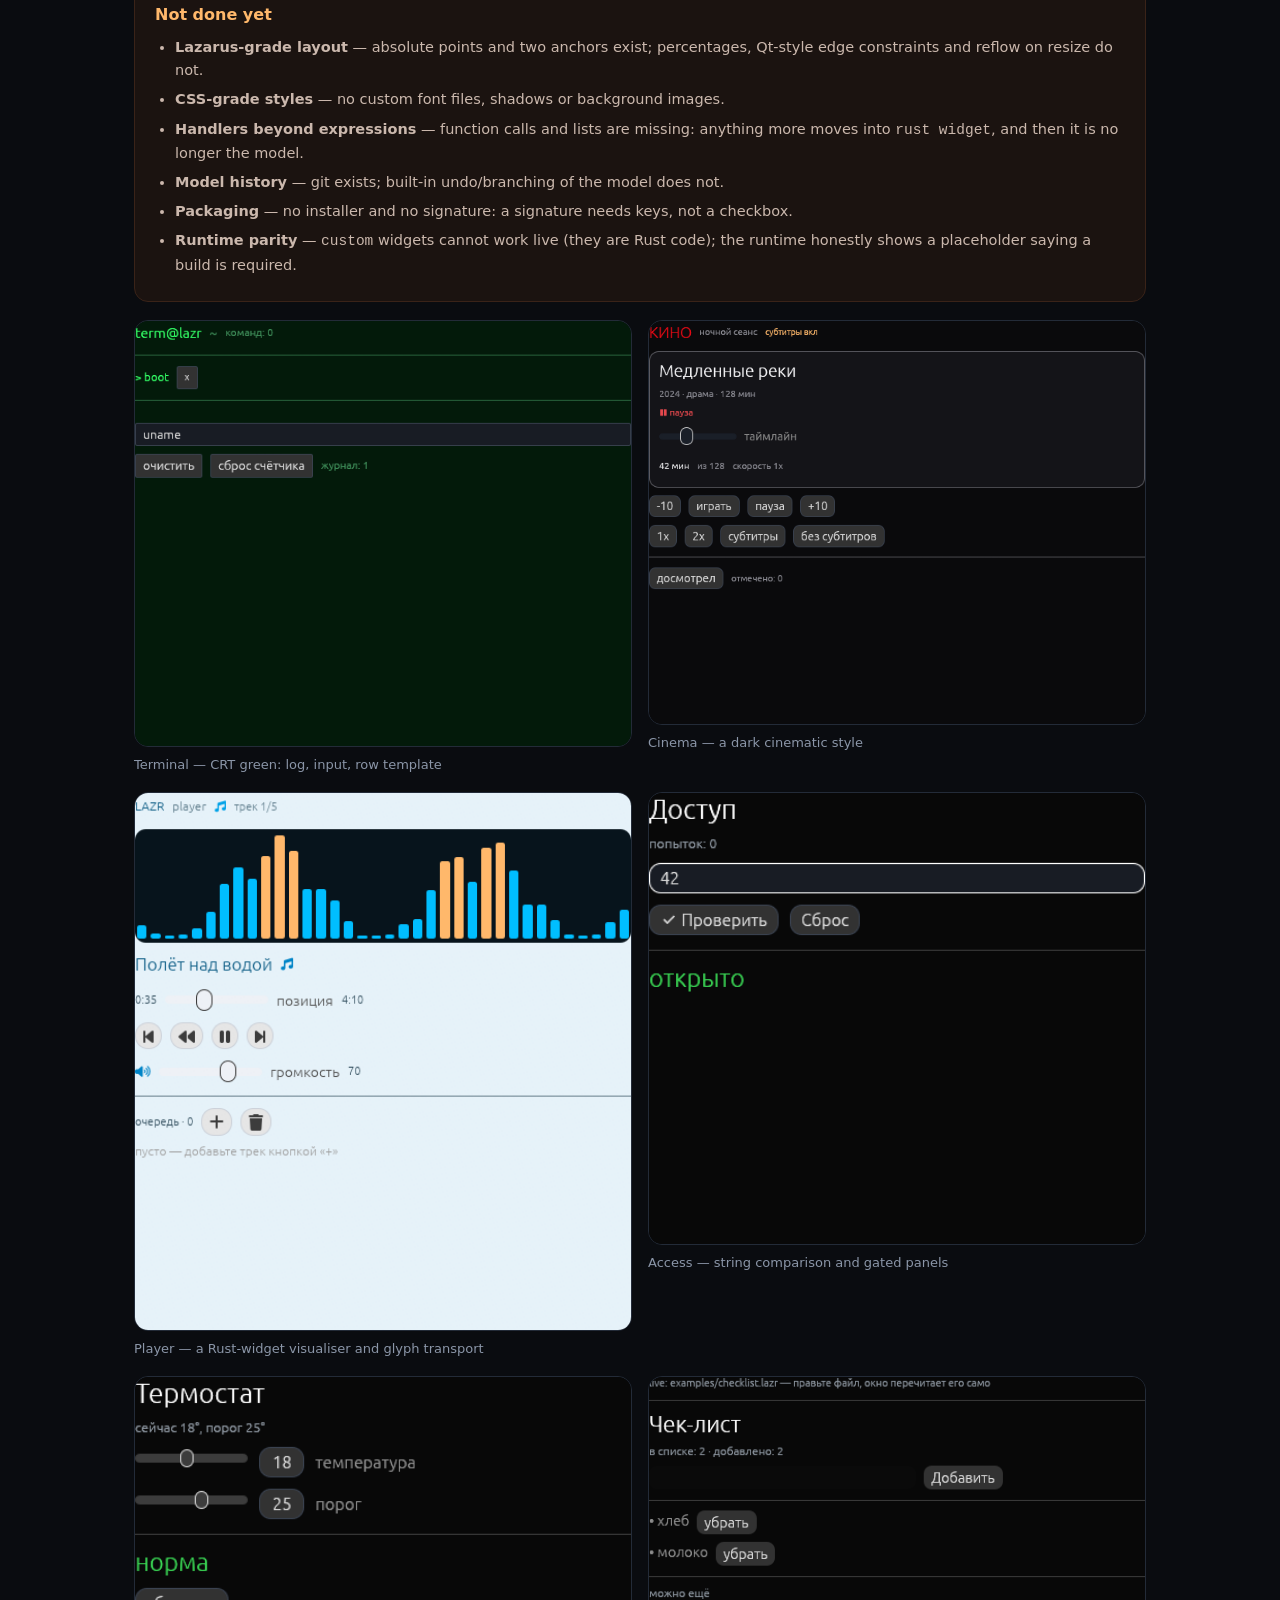
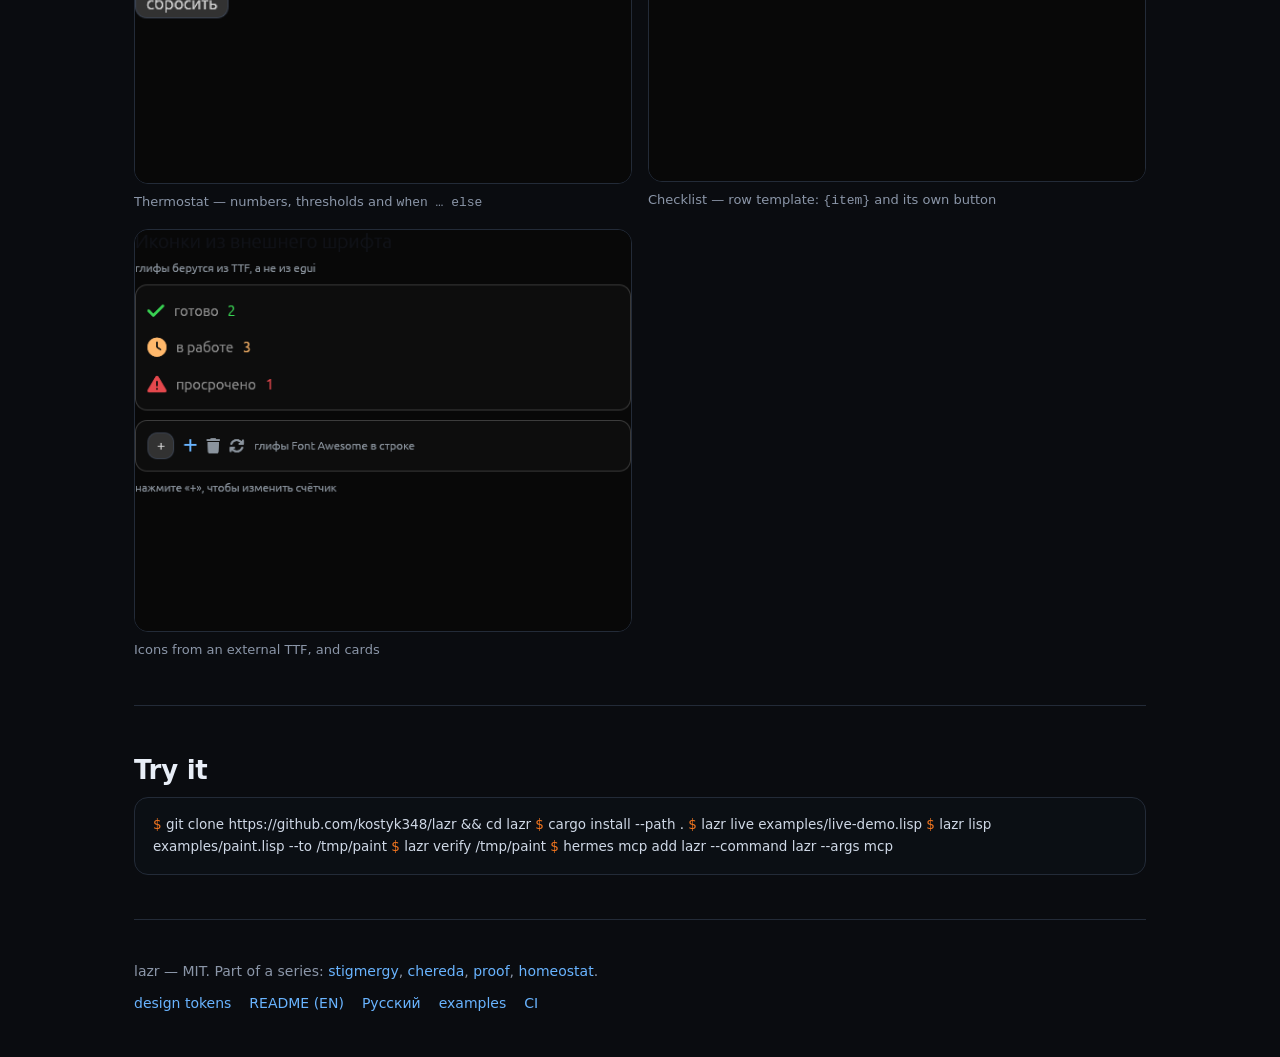
==== commit 4eee4d99: "docs: скриншот терминала (CRT green) на страницах" ====
--- a/docs/index.en.html
+++ b/docs/index.en.html
@@ -302,6 +302,7 @@
     </ul>
   </div>
   <div class="shots">
+    <figure><img src="terminal.png" alt="Terminal: CRT green, command log, row template"><figcaption>Terminal — CRT green: log, input, row template</figcaption></figure>
     <figure><img src="cinema.png" alt="Cinema: dark style, timeline, subtitles"><figcaption>Cinema — a dark cinematic style</figcaption></figure>
     <figure><img src="player.png" alt="Player: visualiser, transport, queue"><figcaption>Player — a Rust-widget visualiser and glyph transport</figcaption></figure>
     <figure><img src="gate.png" alt="Access: a panel gated by a condition"><figcaption>Access — string comparison and gated panels</figcaption></figure>
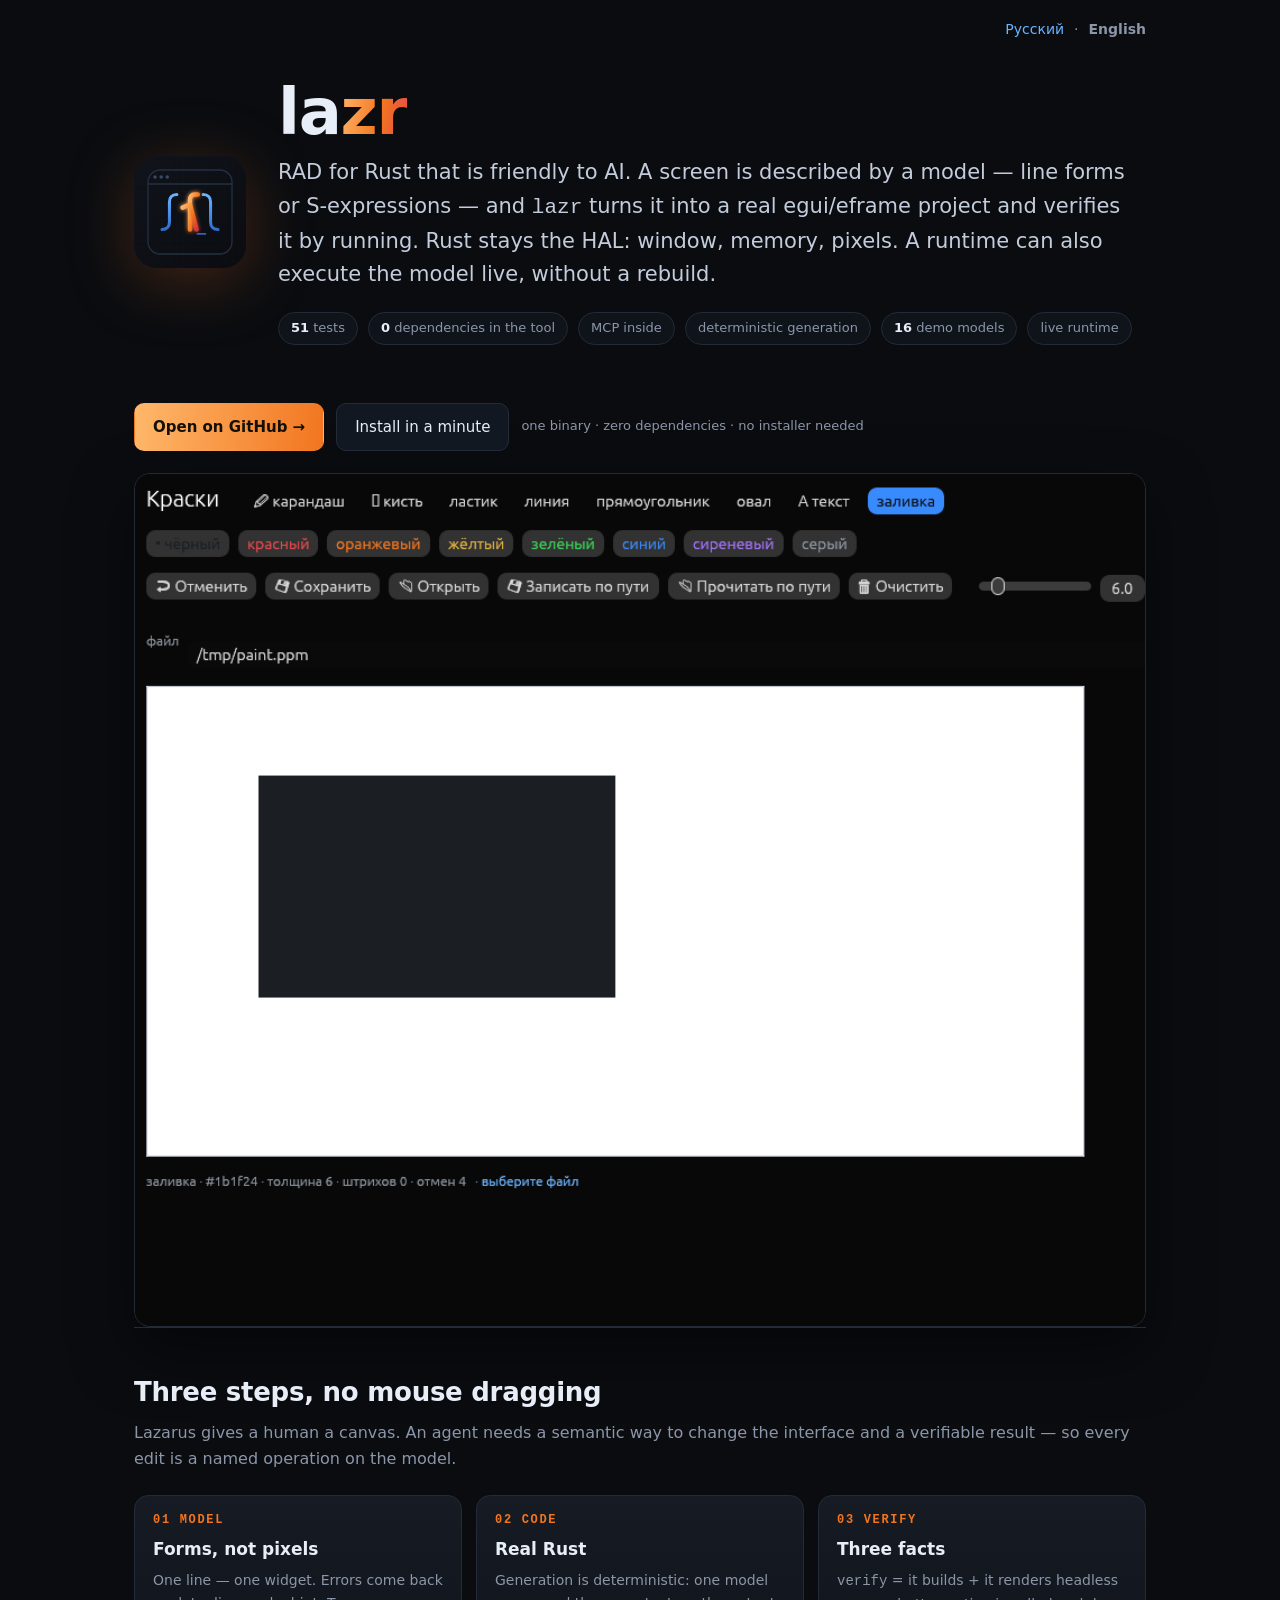
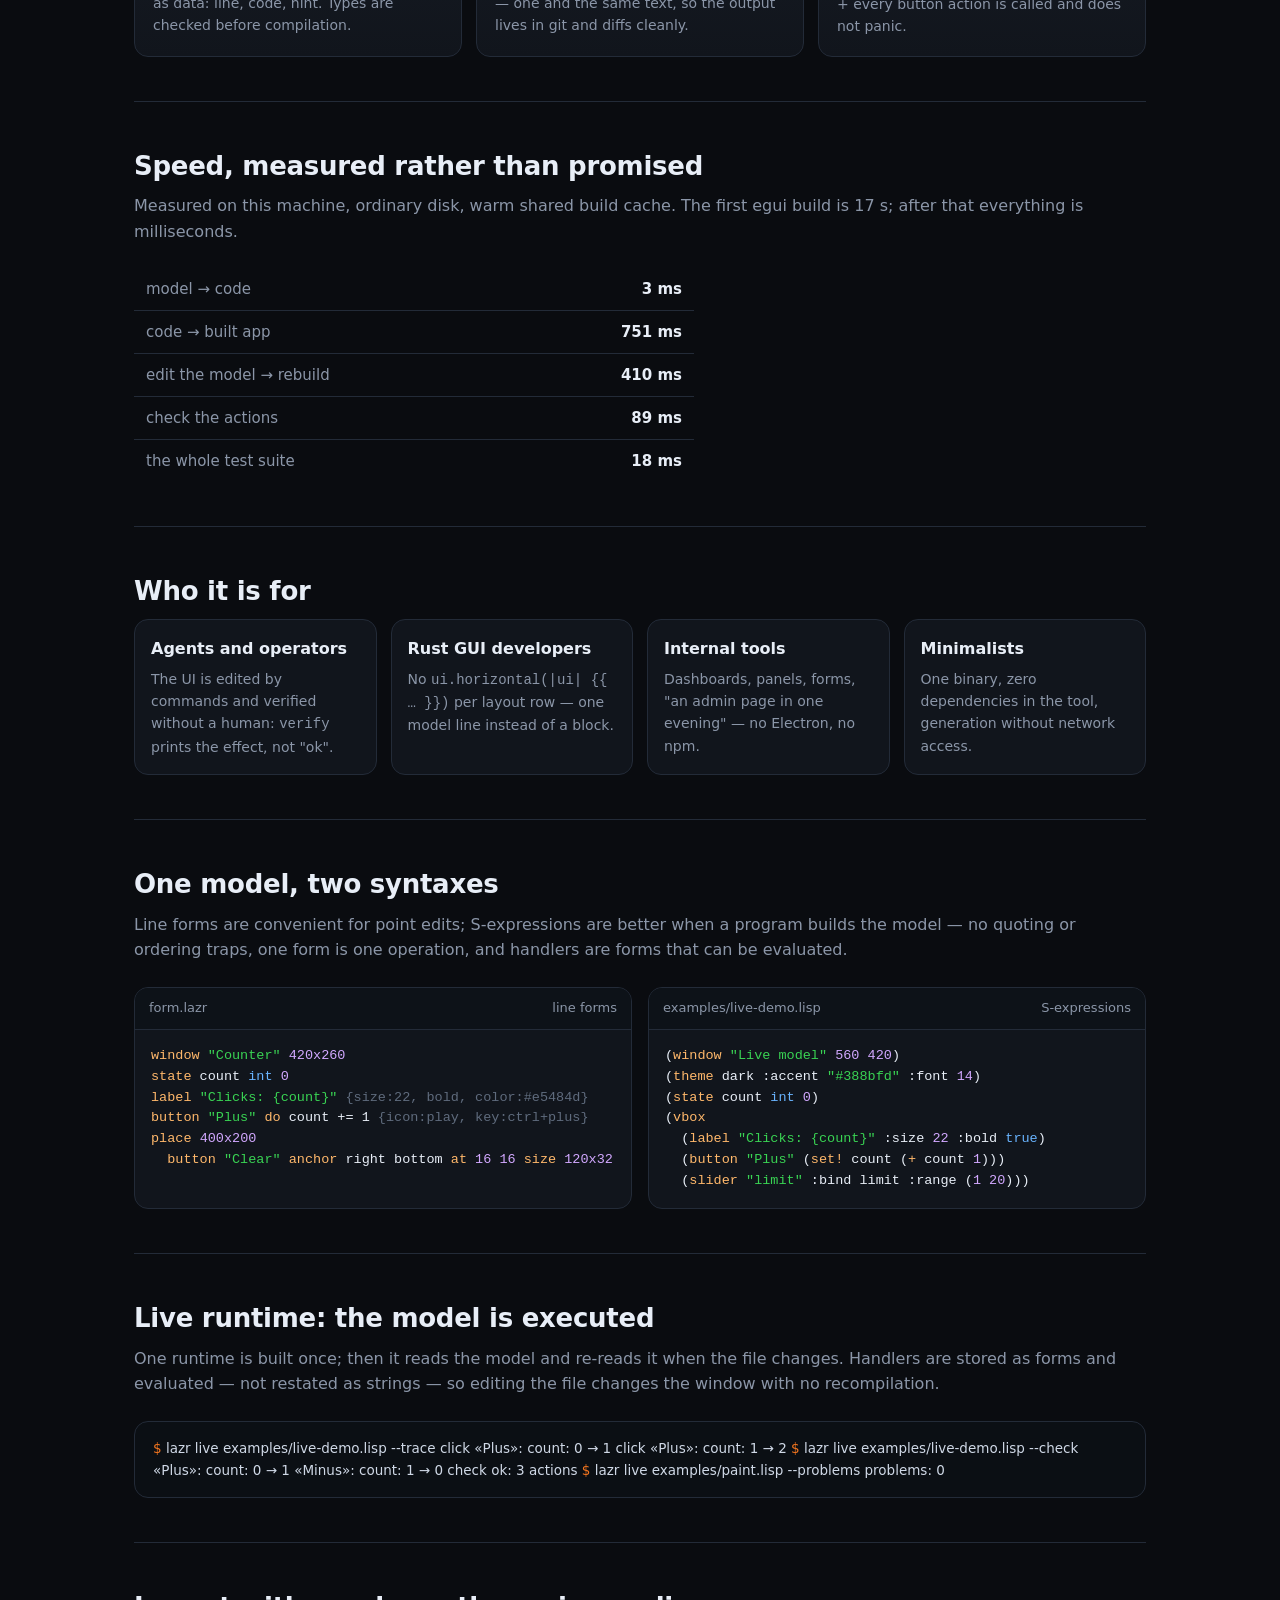
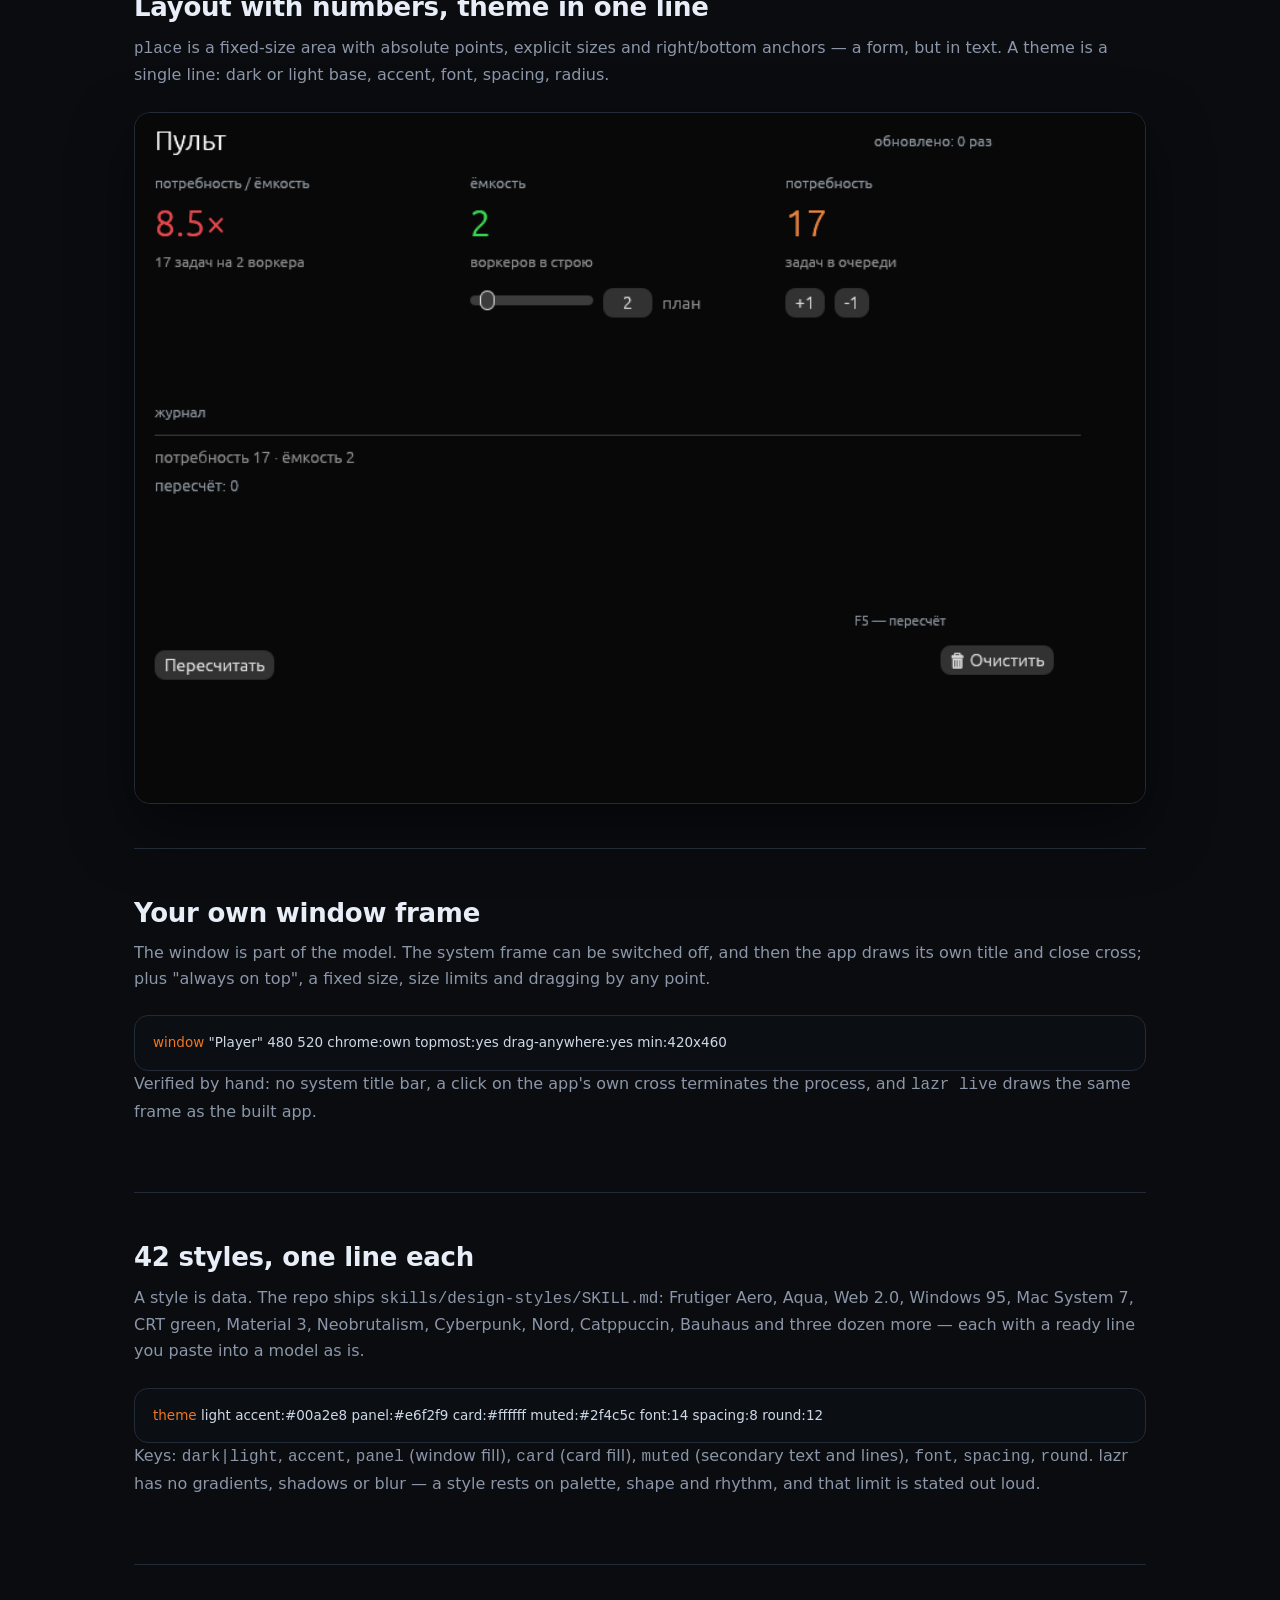
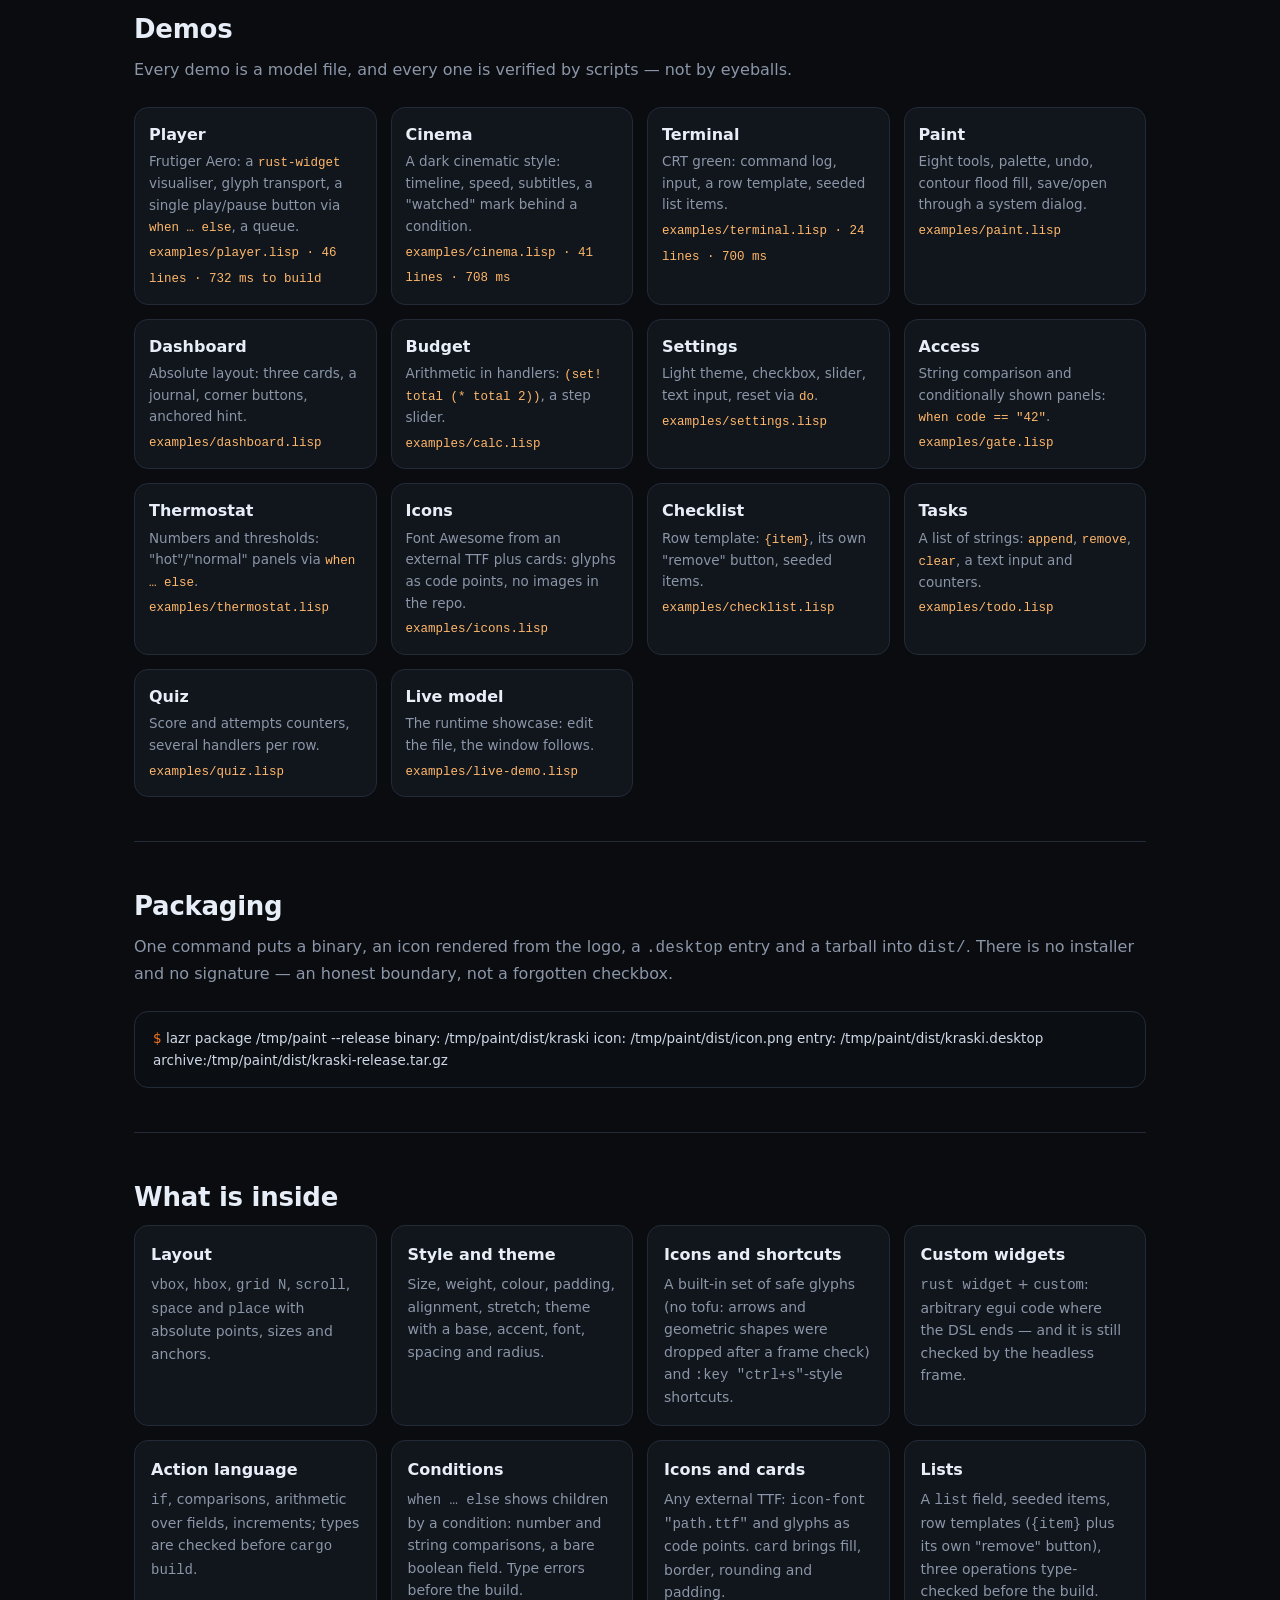
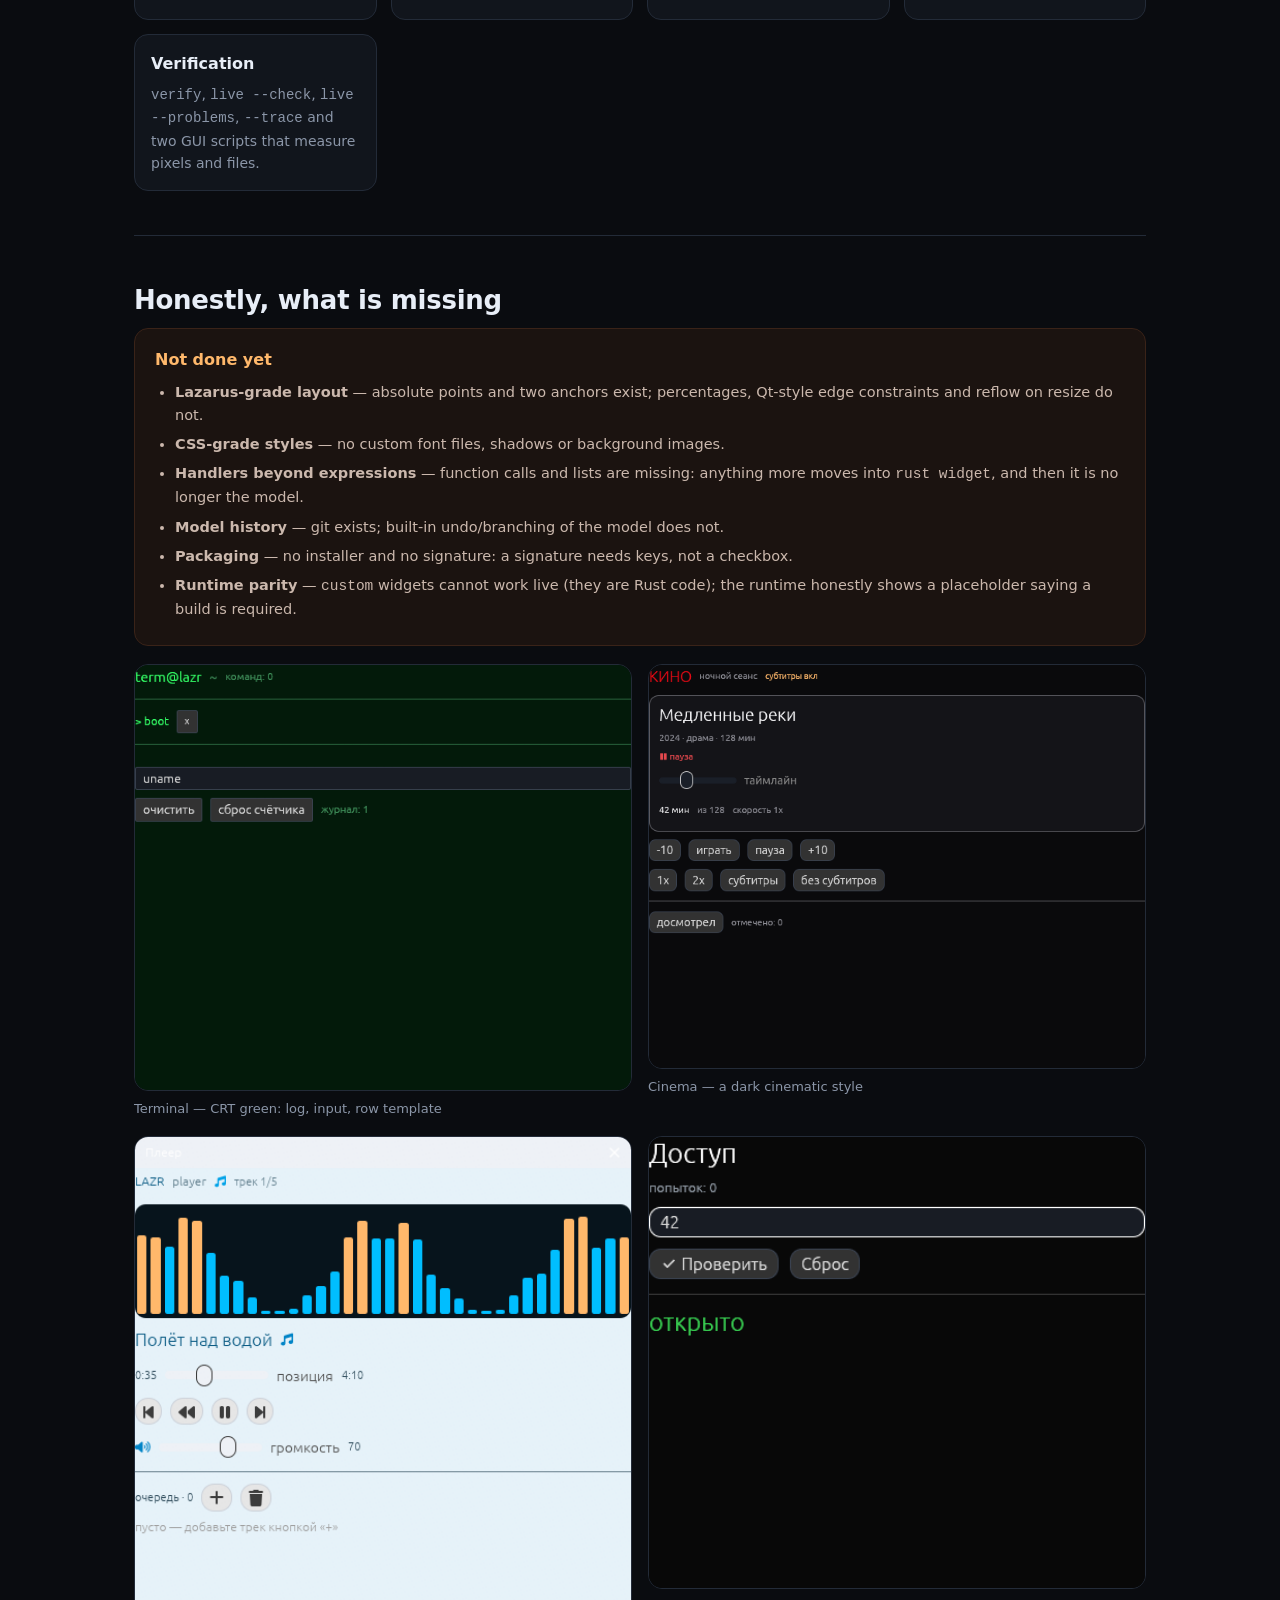
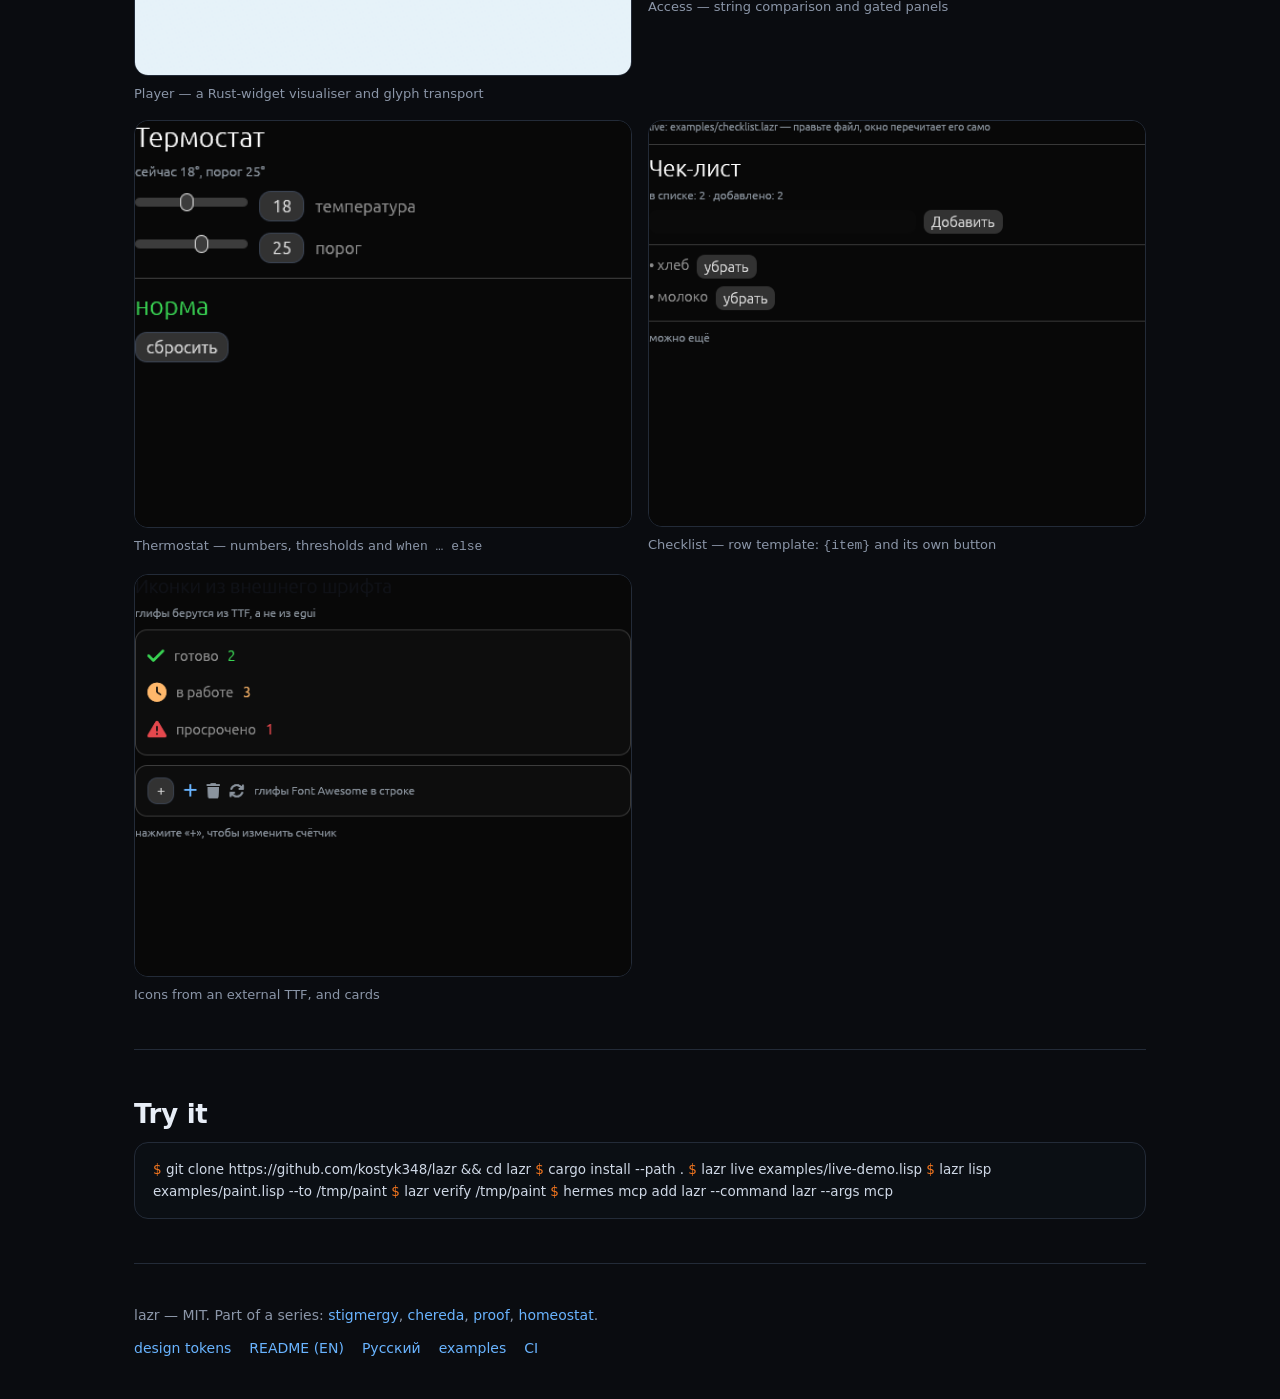
==== commit 15bc1413: "окно: своя рамка (chrome:own), всегда сверху, ресайз, min/max, перетаскивание — в модели, генераторе" ====
--- a/docs/index.en.html
+++ b/docs/index.en.html
@@ -208,6 +208,15 @@
   <div class="shot"><img src="dashboard.png" alt="Dashboard window: three cards in a row, a journal below, buttons in the corners"></div>
 </section>
 
+<section id="window">
+  <h2>Your own window frame</h2>
+  <p class="sub">The window is part of the model. The system frame can be switched off, and then the app draws
+    its own title and close cross; plus "always on top", a fixed size, size limits and dragging by any point.</p>
+  <div class="term"><span class="p">window</span> "Player" 480 520 chrome:own topmost:yes drag-anywhere:yes min:420x460</div>
+  <p class="sub">Verified by hand: no system title bar, a click on the app's own cross terminates the process, and
+    <code>lazr live</code> draws the same frame as the built app.</p>
+</section>
+
 <section id="styles">
   <h2>42 styles, one line each</h2>
   <p class="sub">A style is data. The repo ships <code>skills/design-styles/SKILL.md</code>:
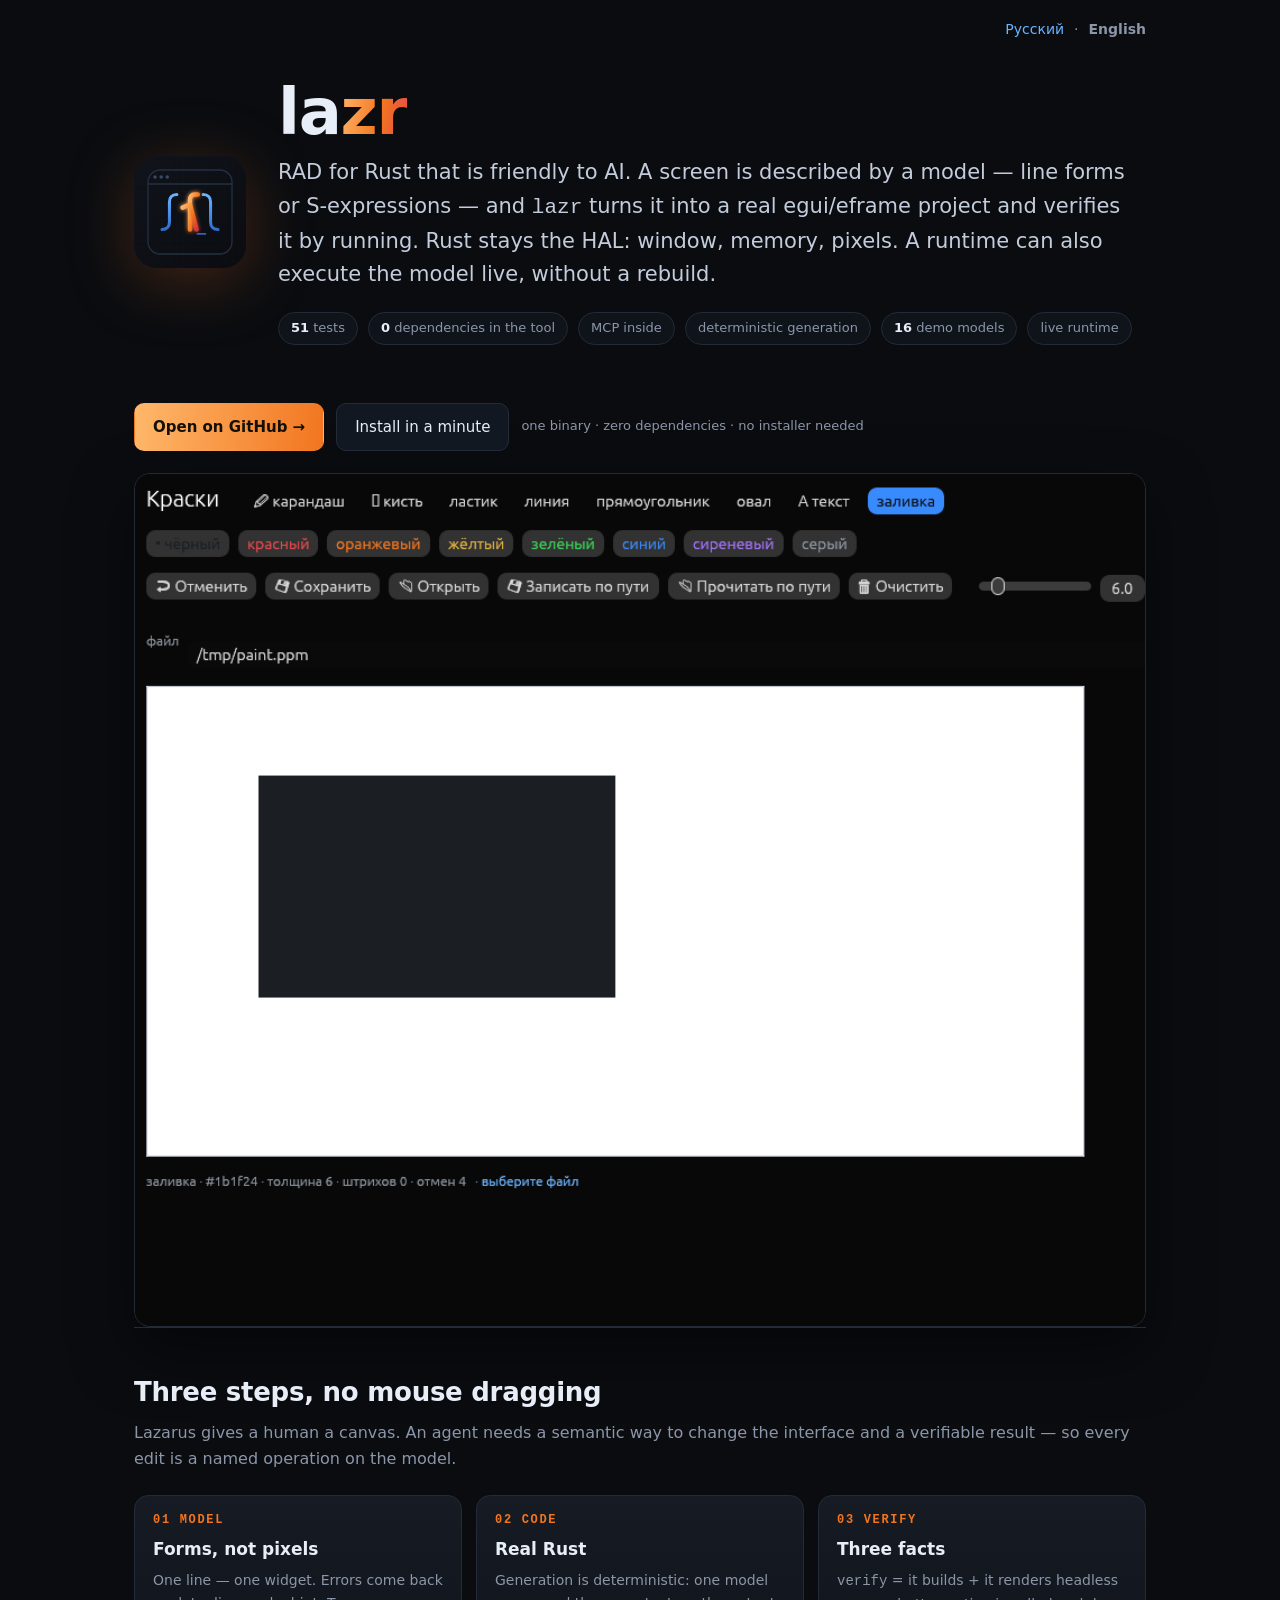
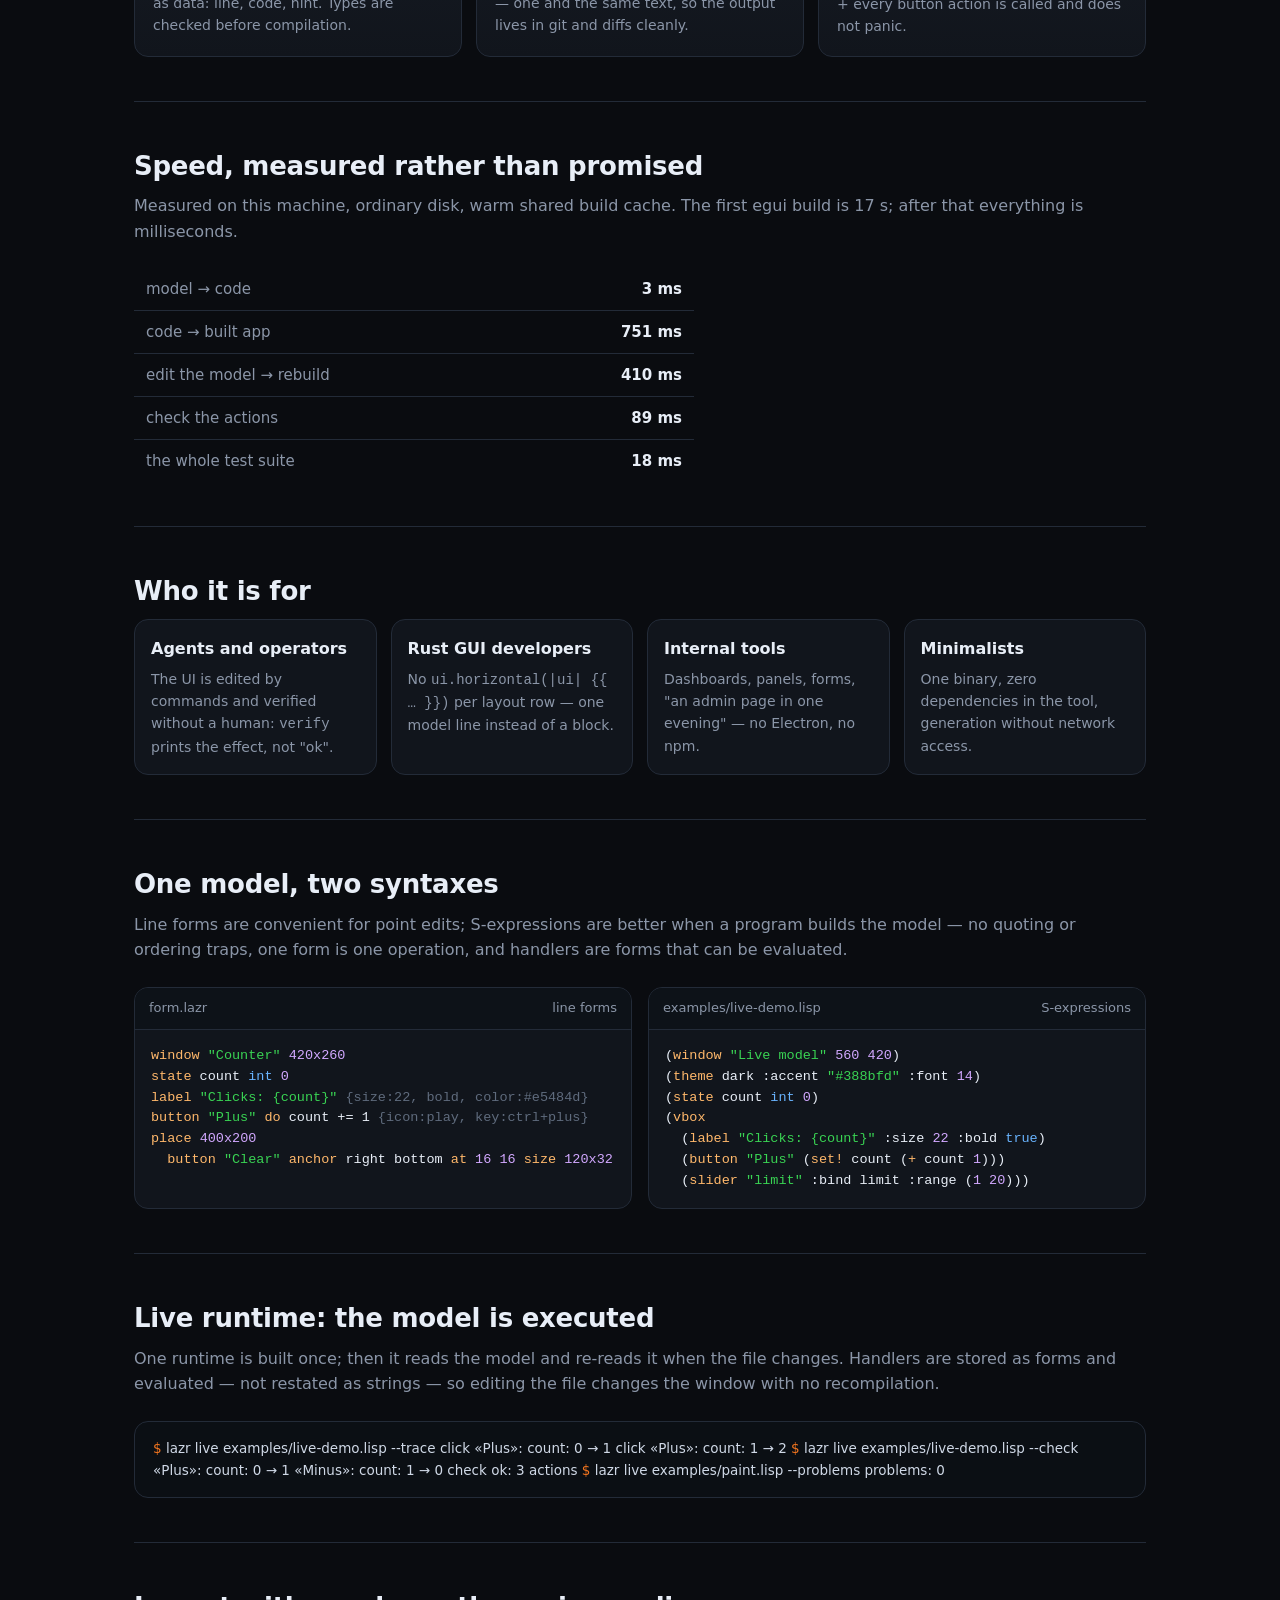
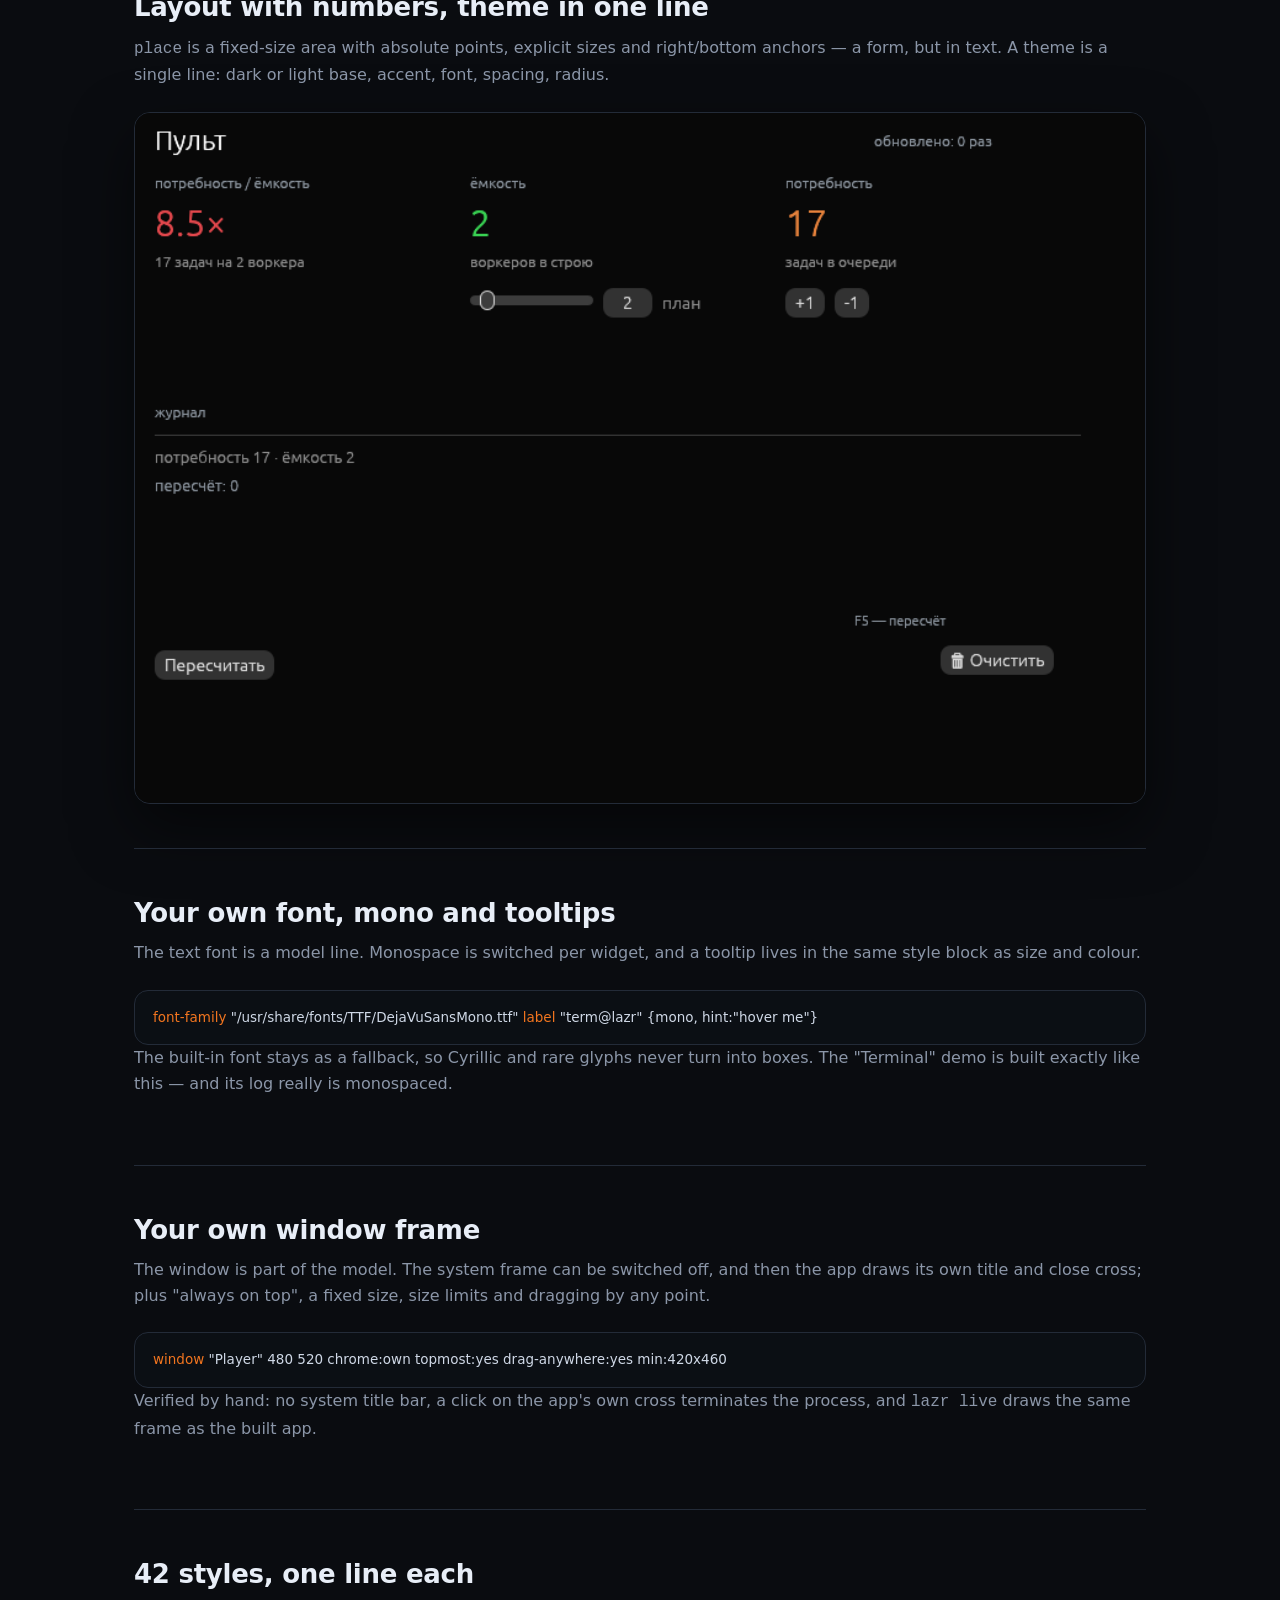
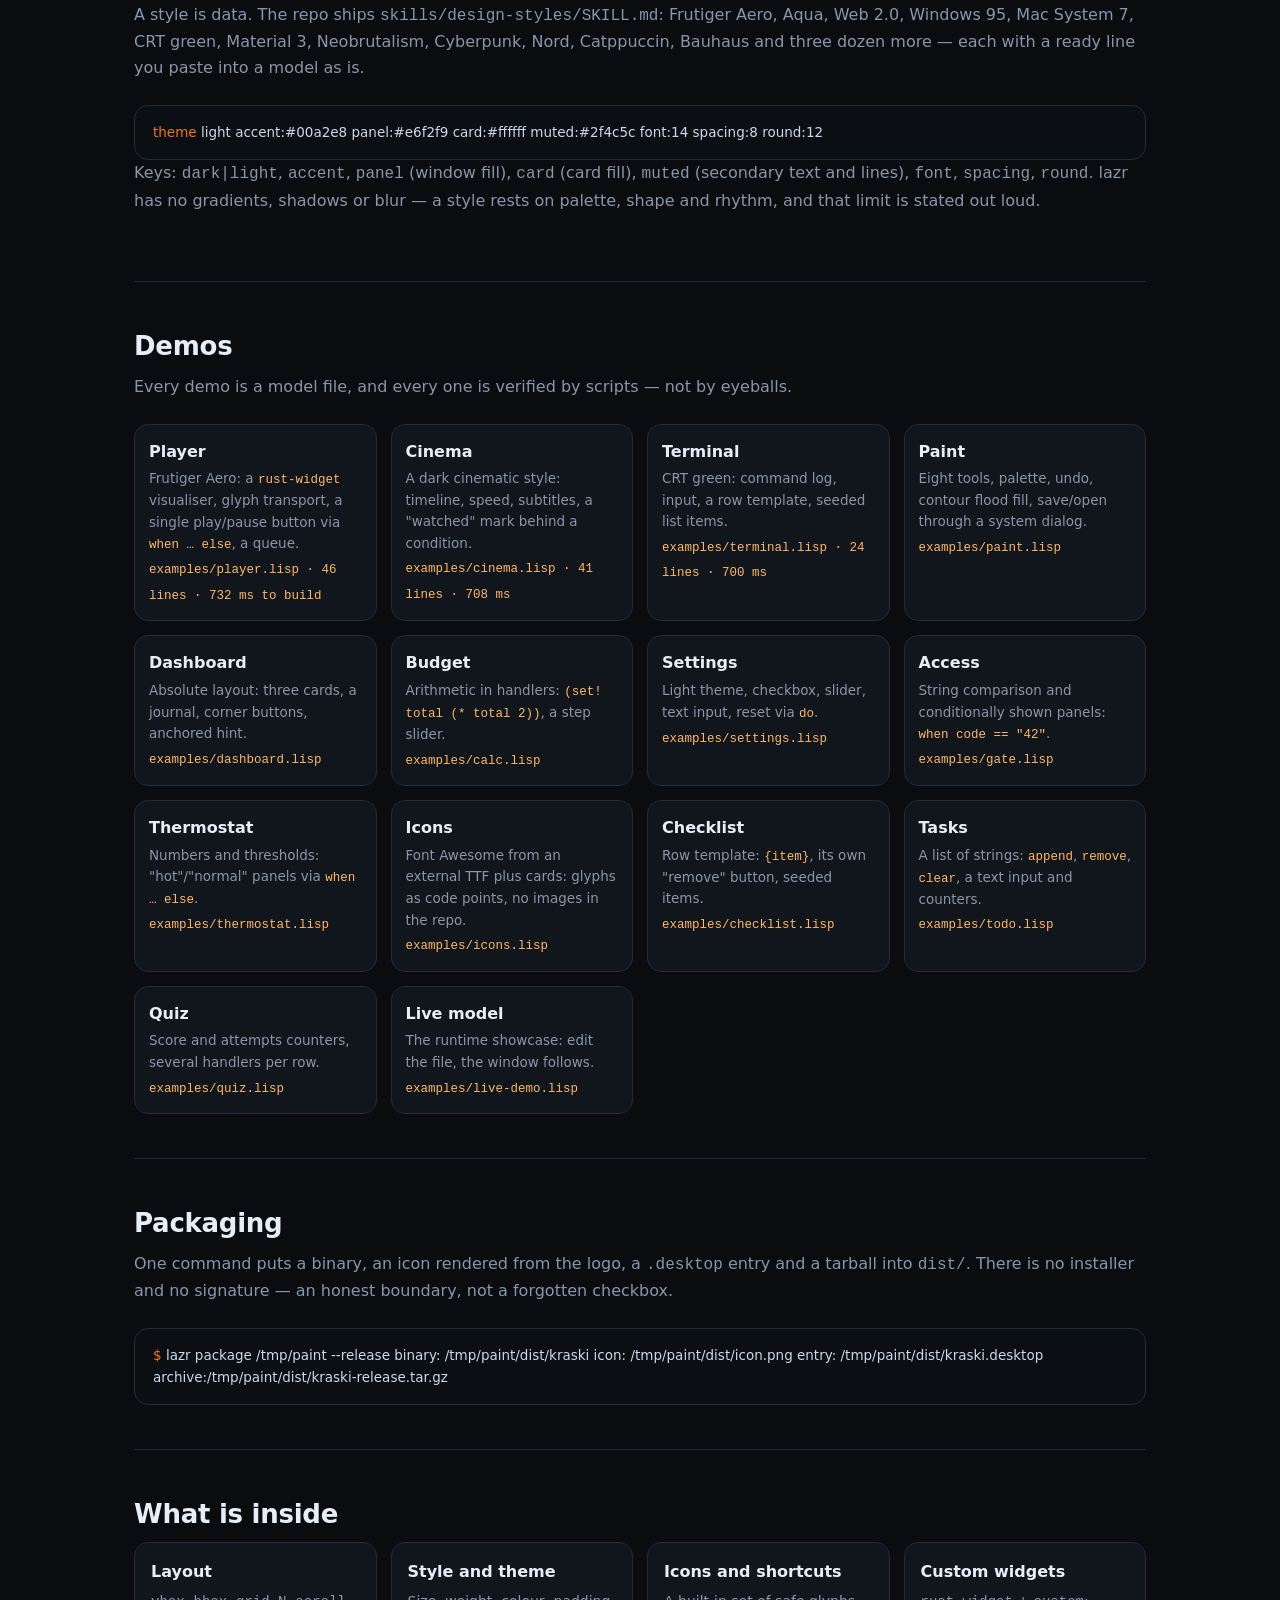
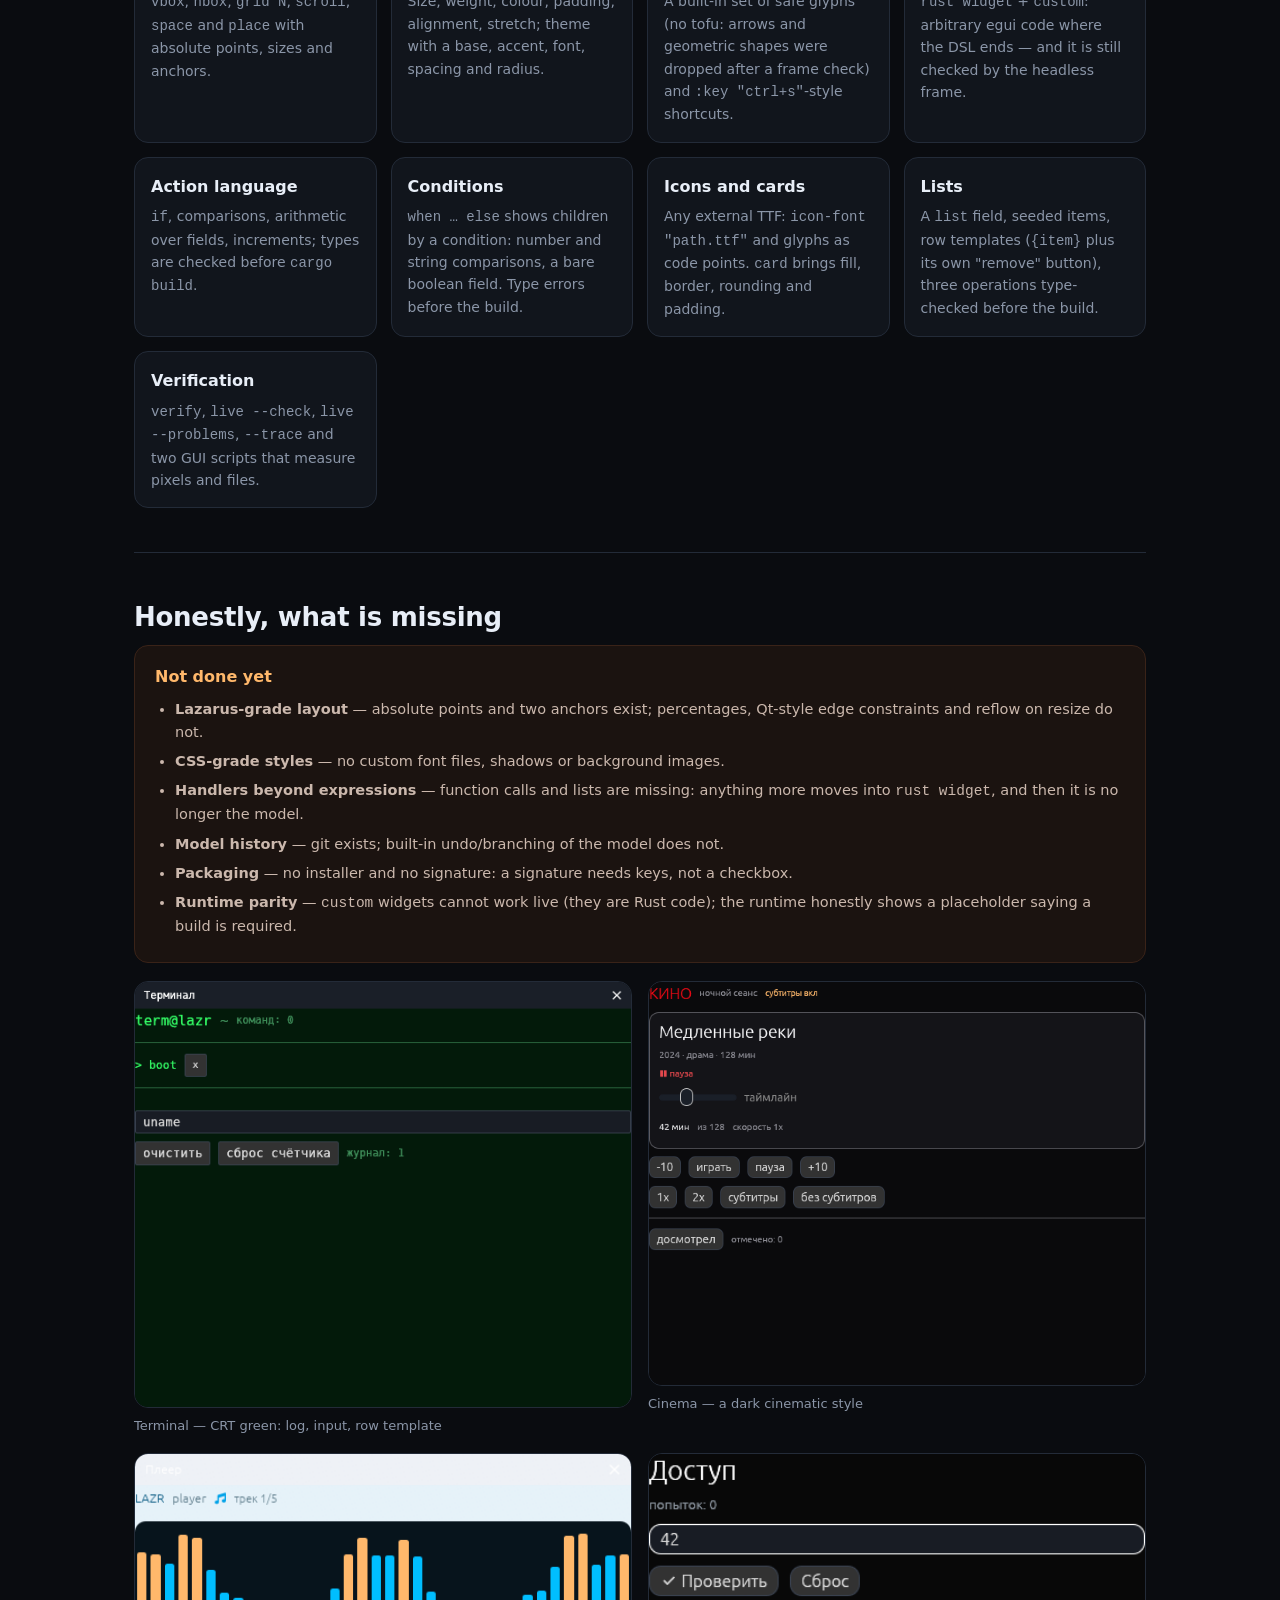
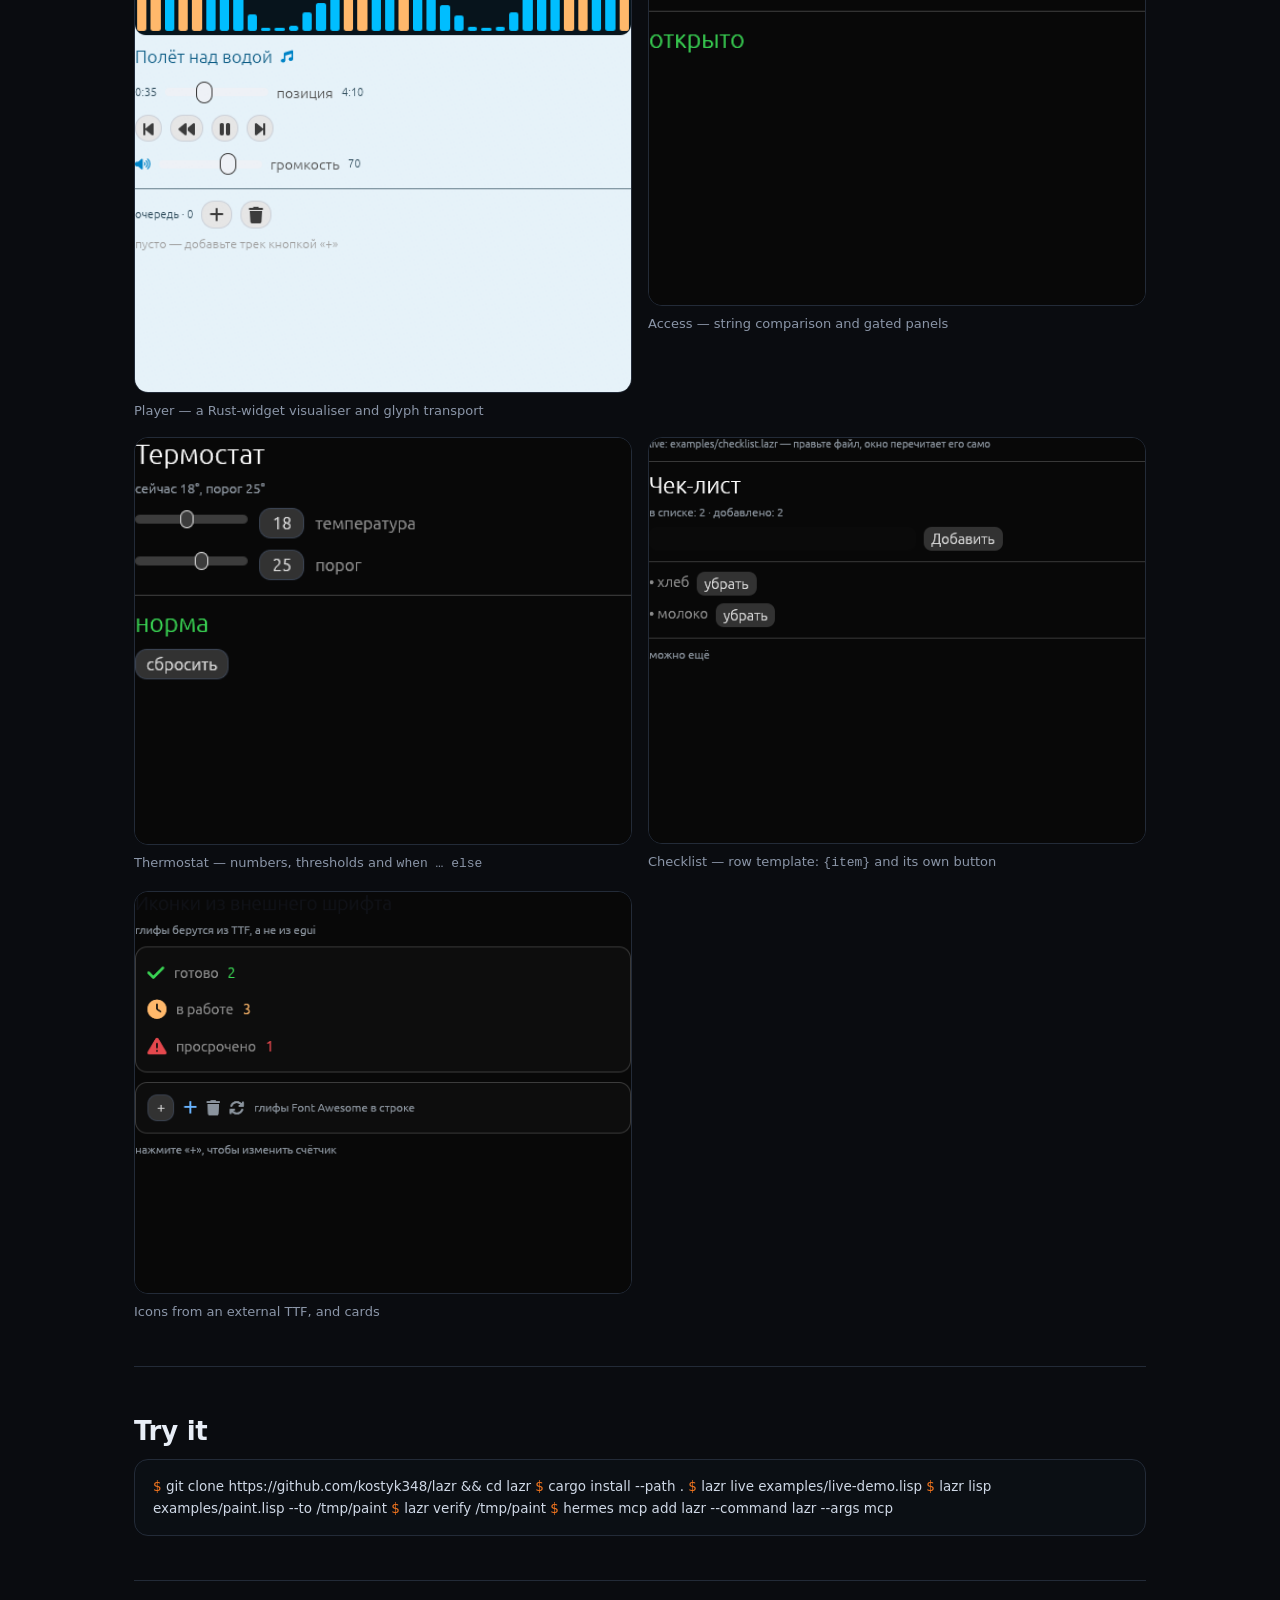
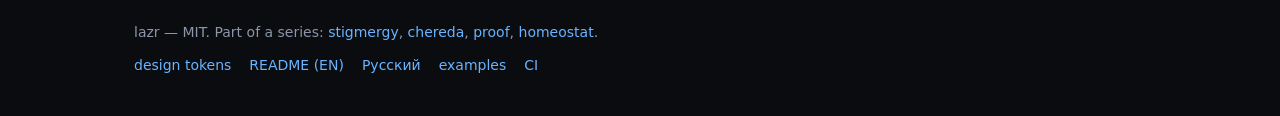
==== commit a5407345: "текст: свой шрифт (font-family), моноширинные виджеты, подсказки; терминал на моно + своя рамка" ====
--- a/docs/index.en.html
+++ b/docs/index.en.html
@@ -208,6 +208,16 @@
   <div class="shot"><img src="dashboard.png" alt="Dashboard window: three cards in a row, a journal below, buttons in the corners"></div>
 </section>
 
+<section id="text">
+  <h2>Your own font, mono and tooltips</h2>
+  <p class="sub">The text font is a model line. Monospace is switched per widget, and a tooltip lives in the same
+    style block as size and colour.</p>
+  <div class="term"><span class="p">font-family</span> "/usr/share/fonts/TTF/DejaVuSansMono.ttf"
+<span class="p">label</span> "term@lazr" {mono, hint:"hover me"}</div>
+  <p class="sub">The built-in font stays as a fallback, so Cyrillic and rare glyphs never turn into boxes.
+    The "Terminal" demo is built exactly like this — and its log really is monospaced.</p>
+</section>
+
 <section id="window">
   <h2>Your own window frame</h2>
   <p class="sub">The window is part of the model. The system frame can be switched off, and then the app draws
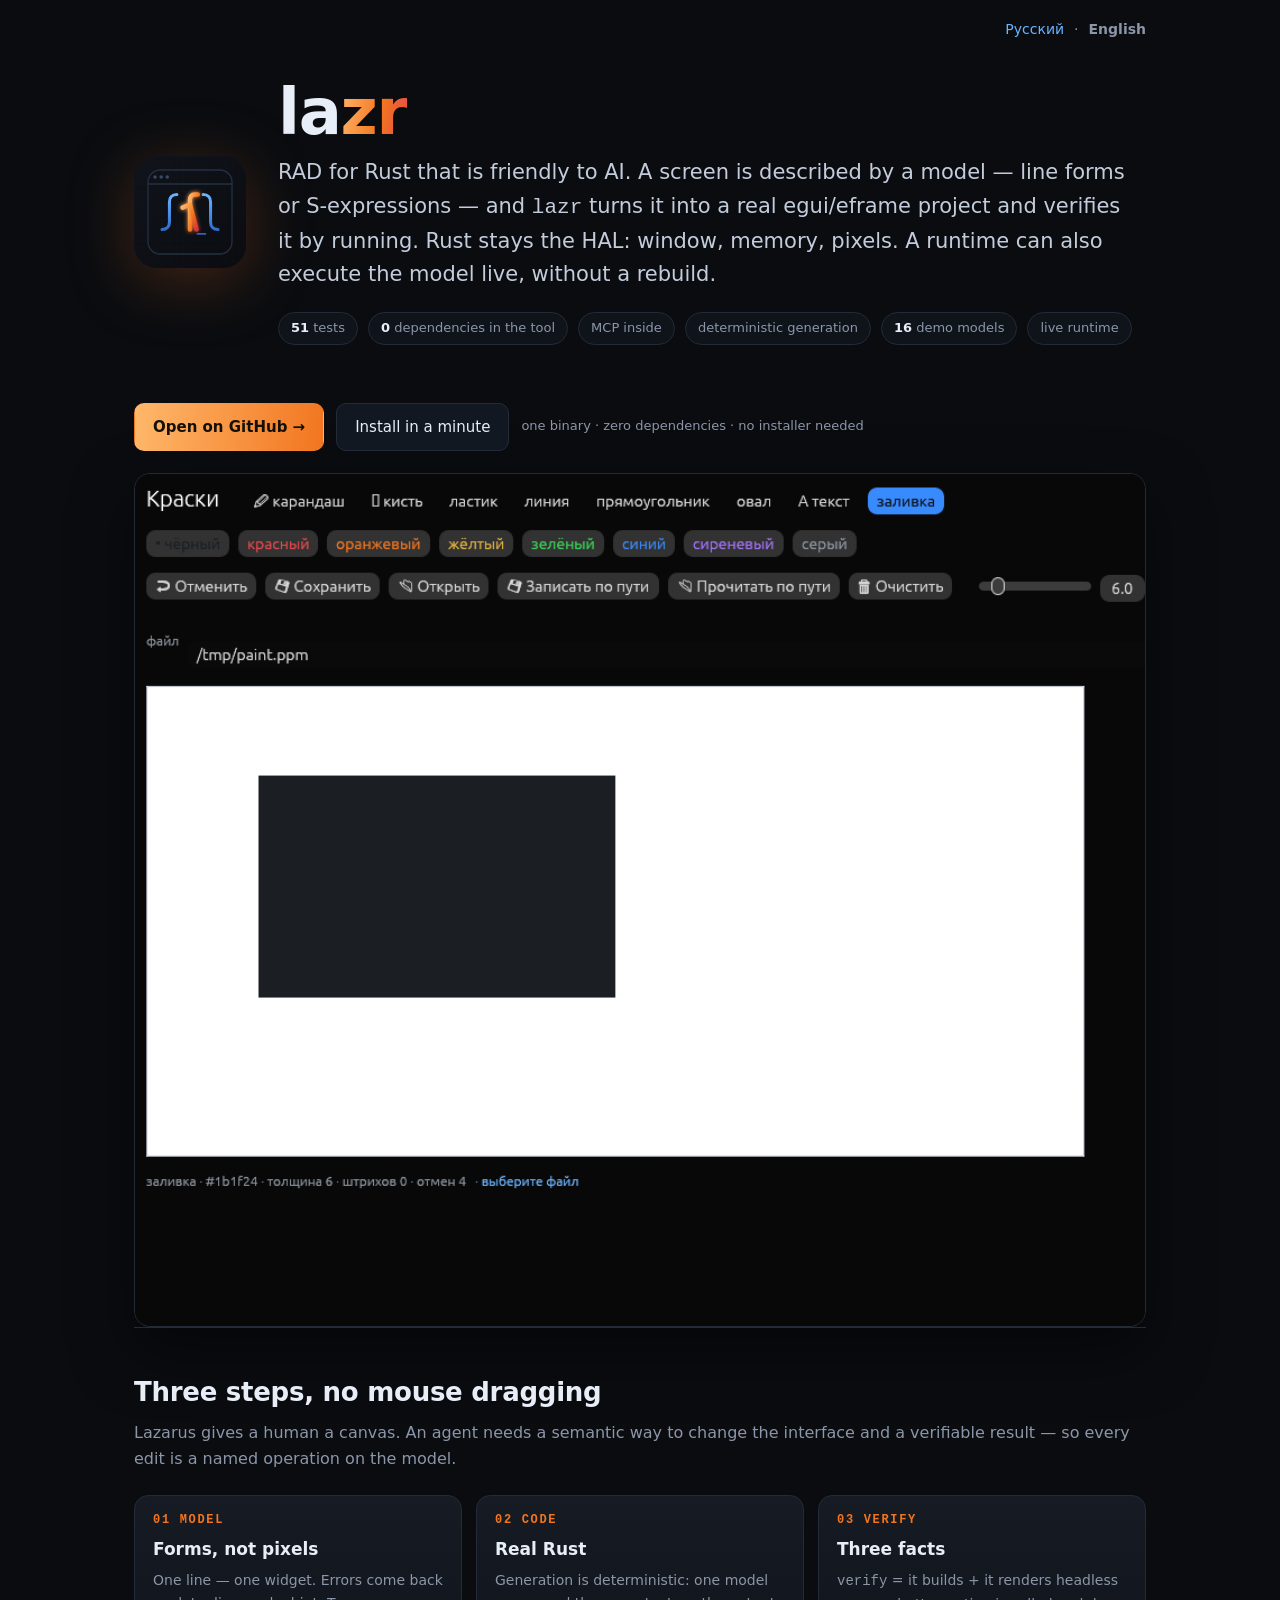
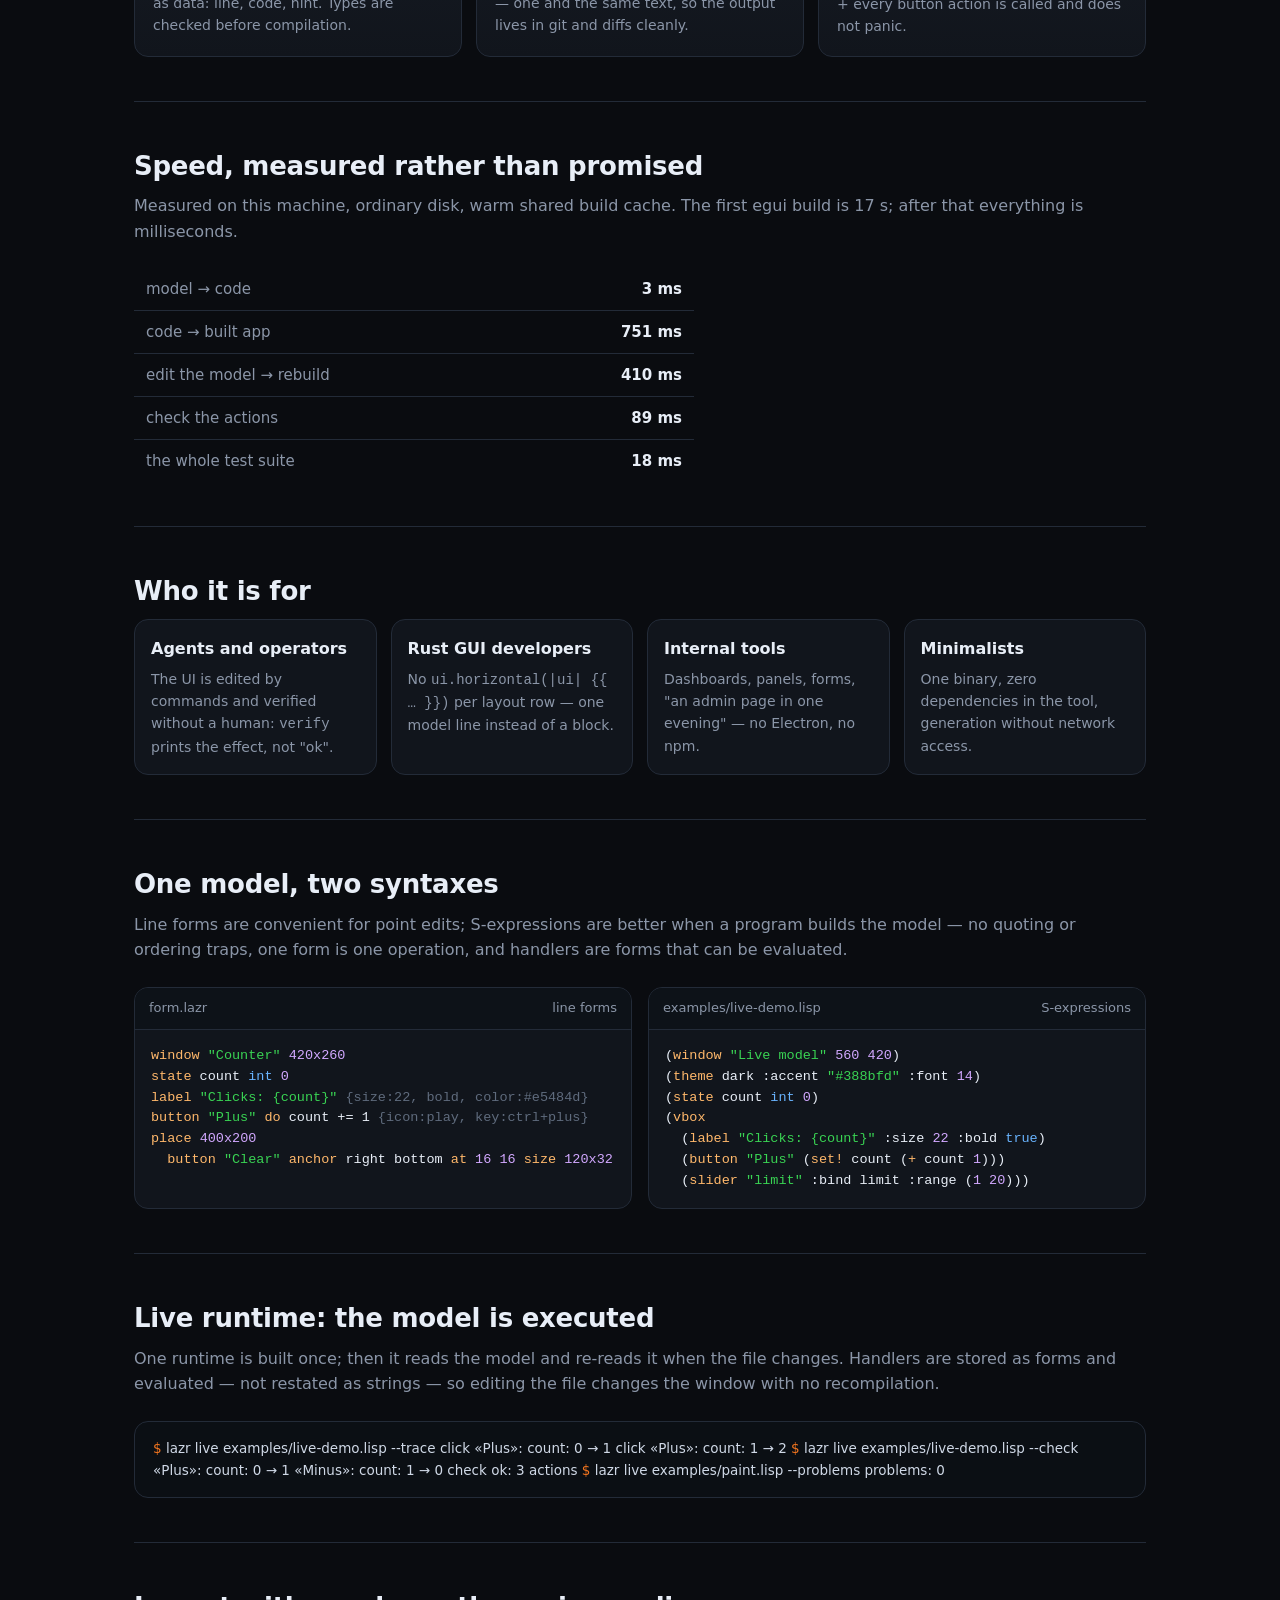
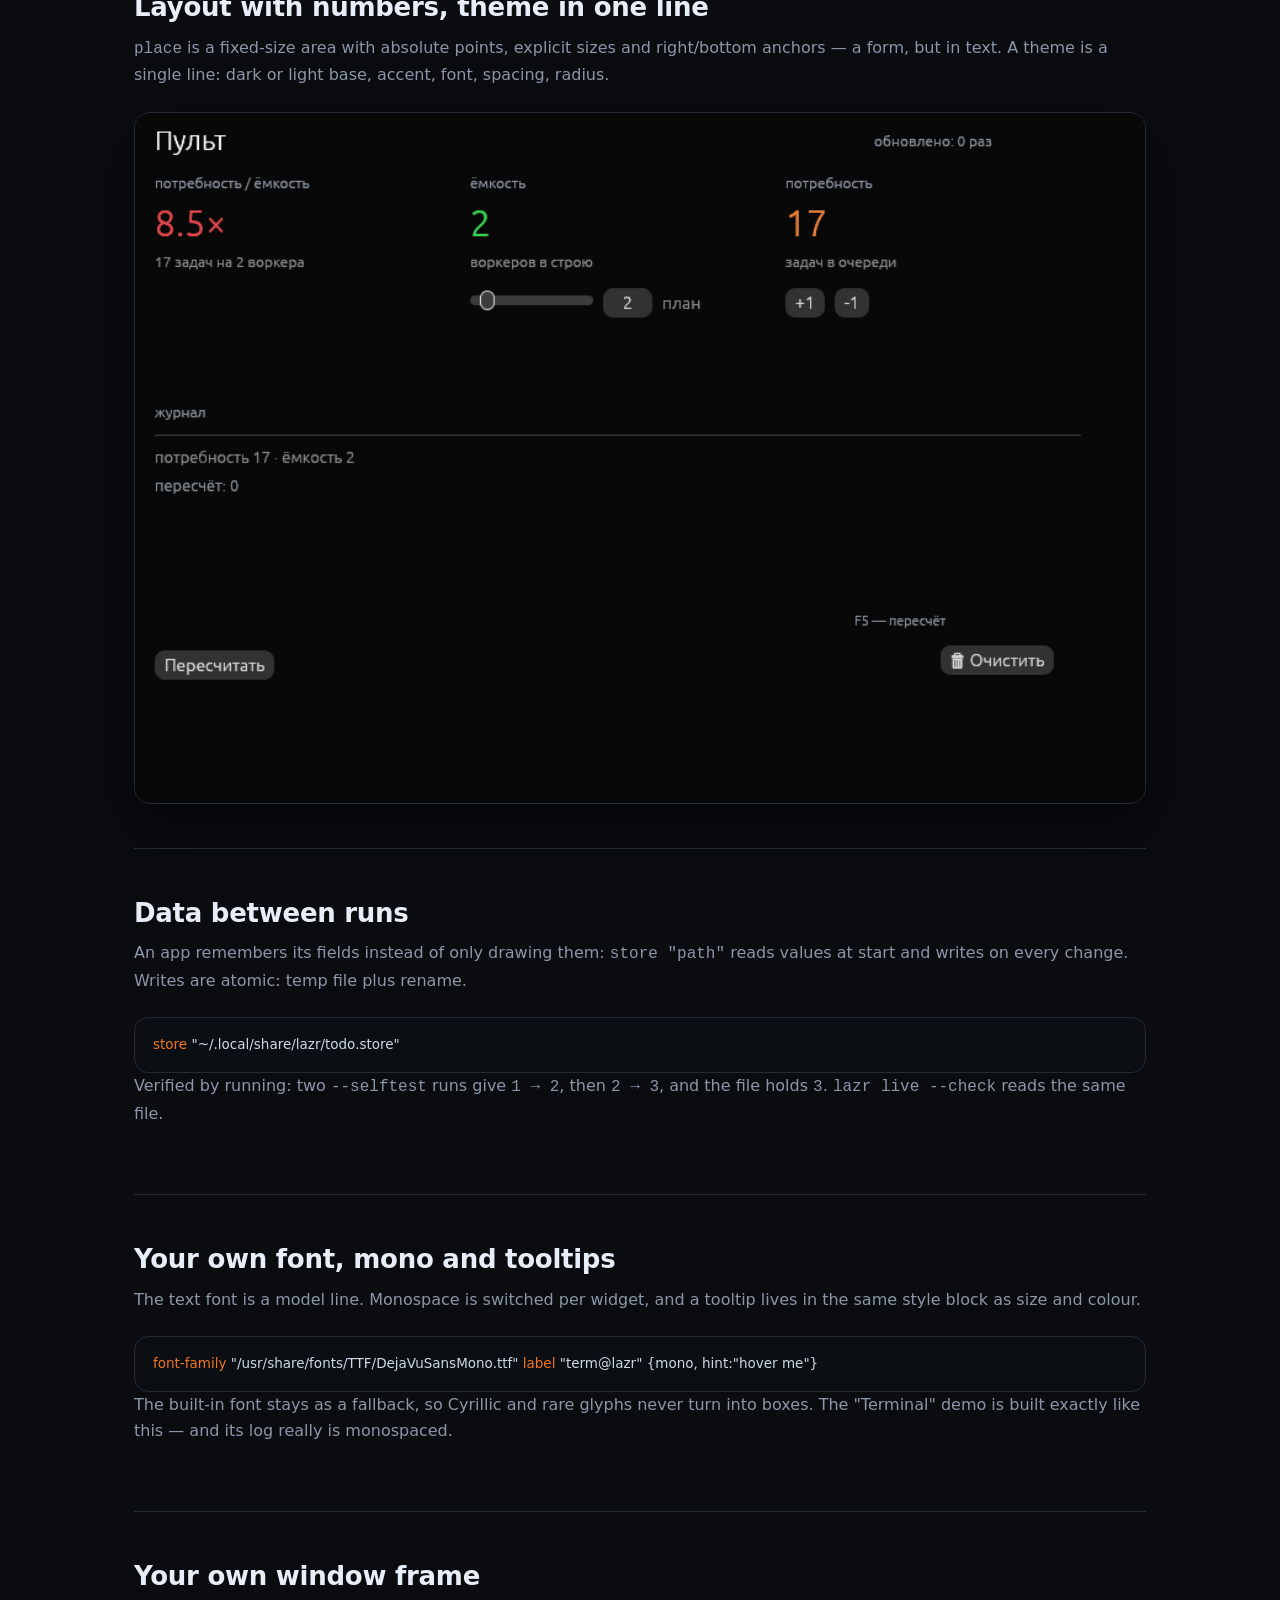
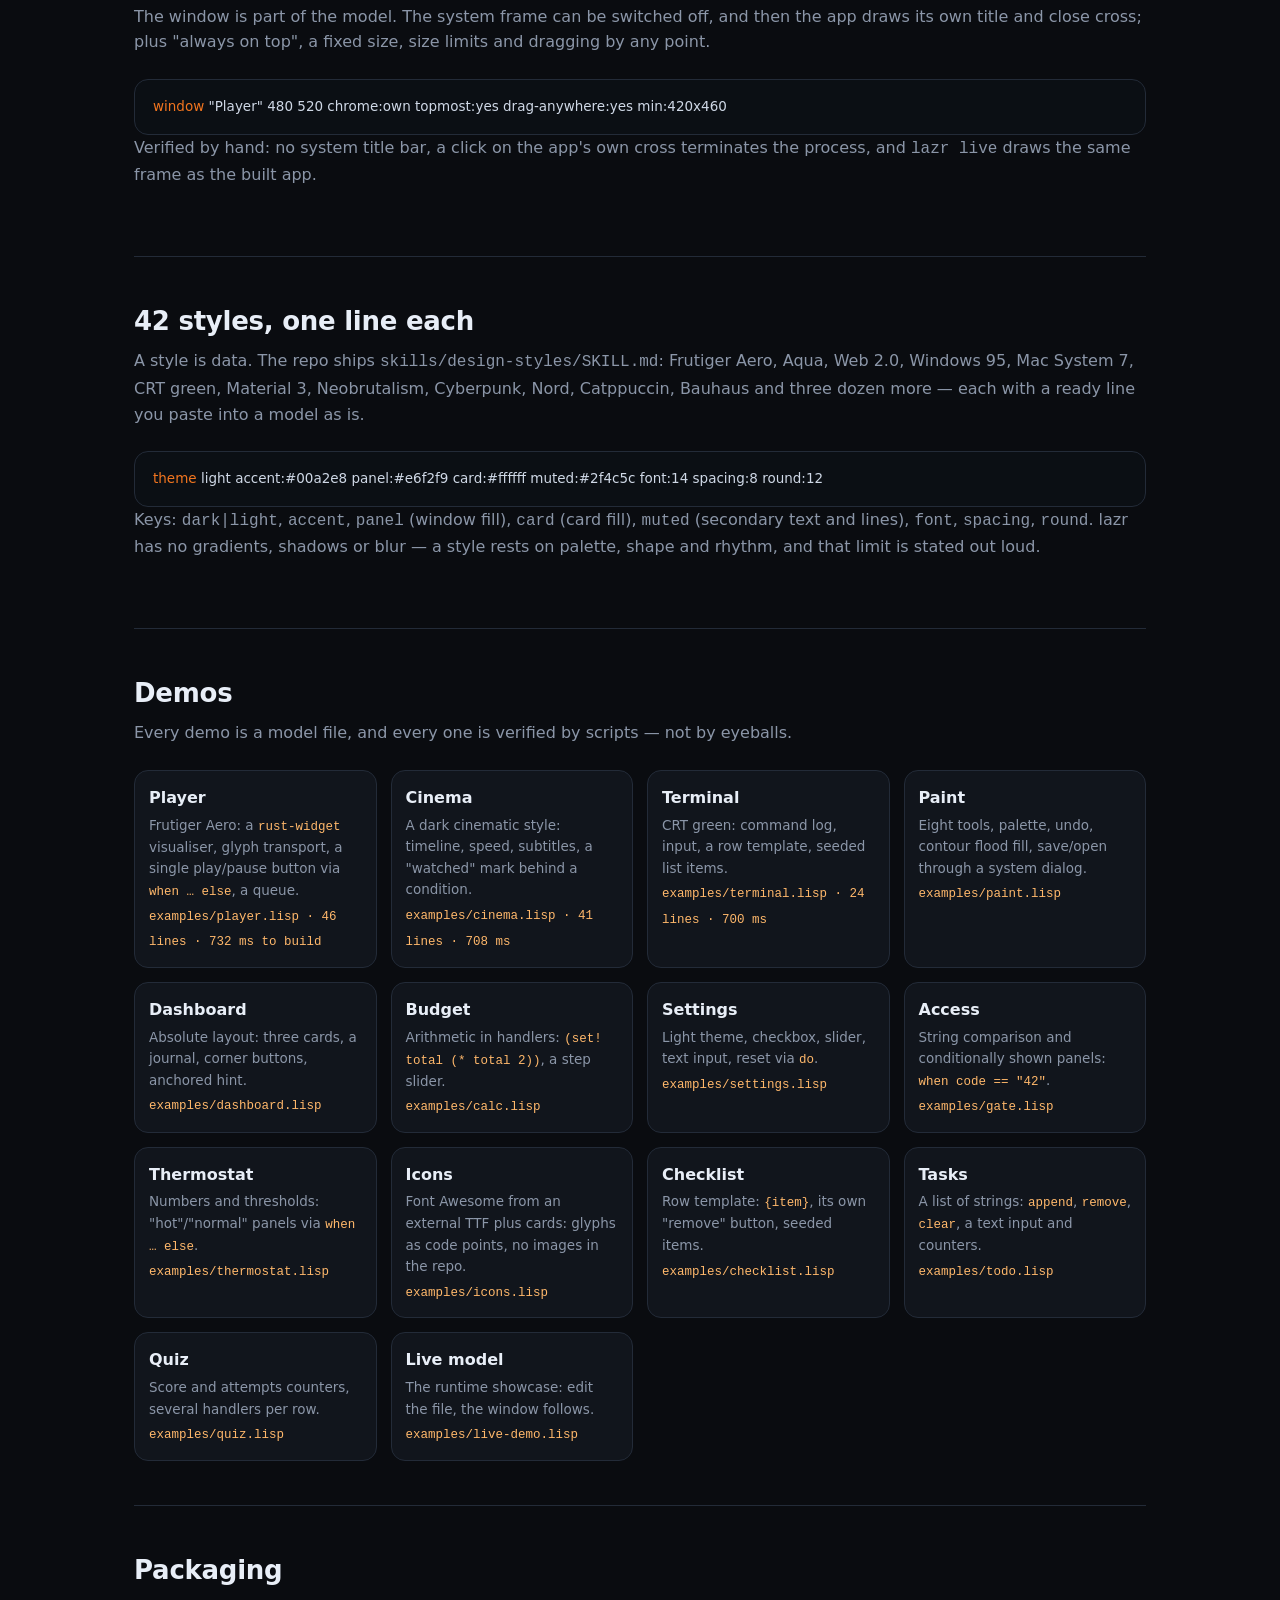
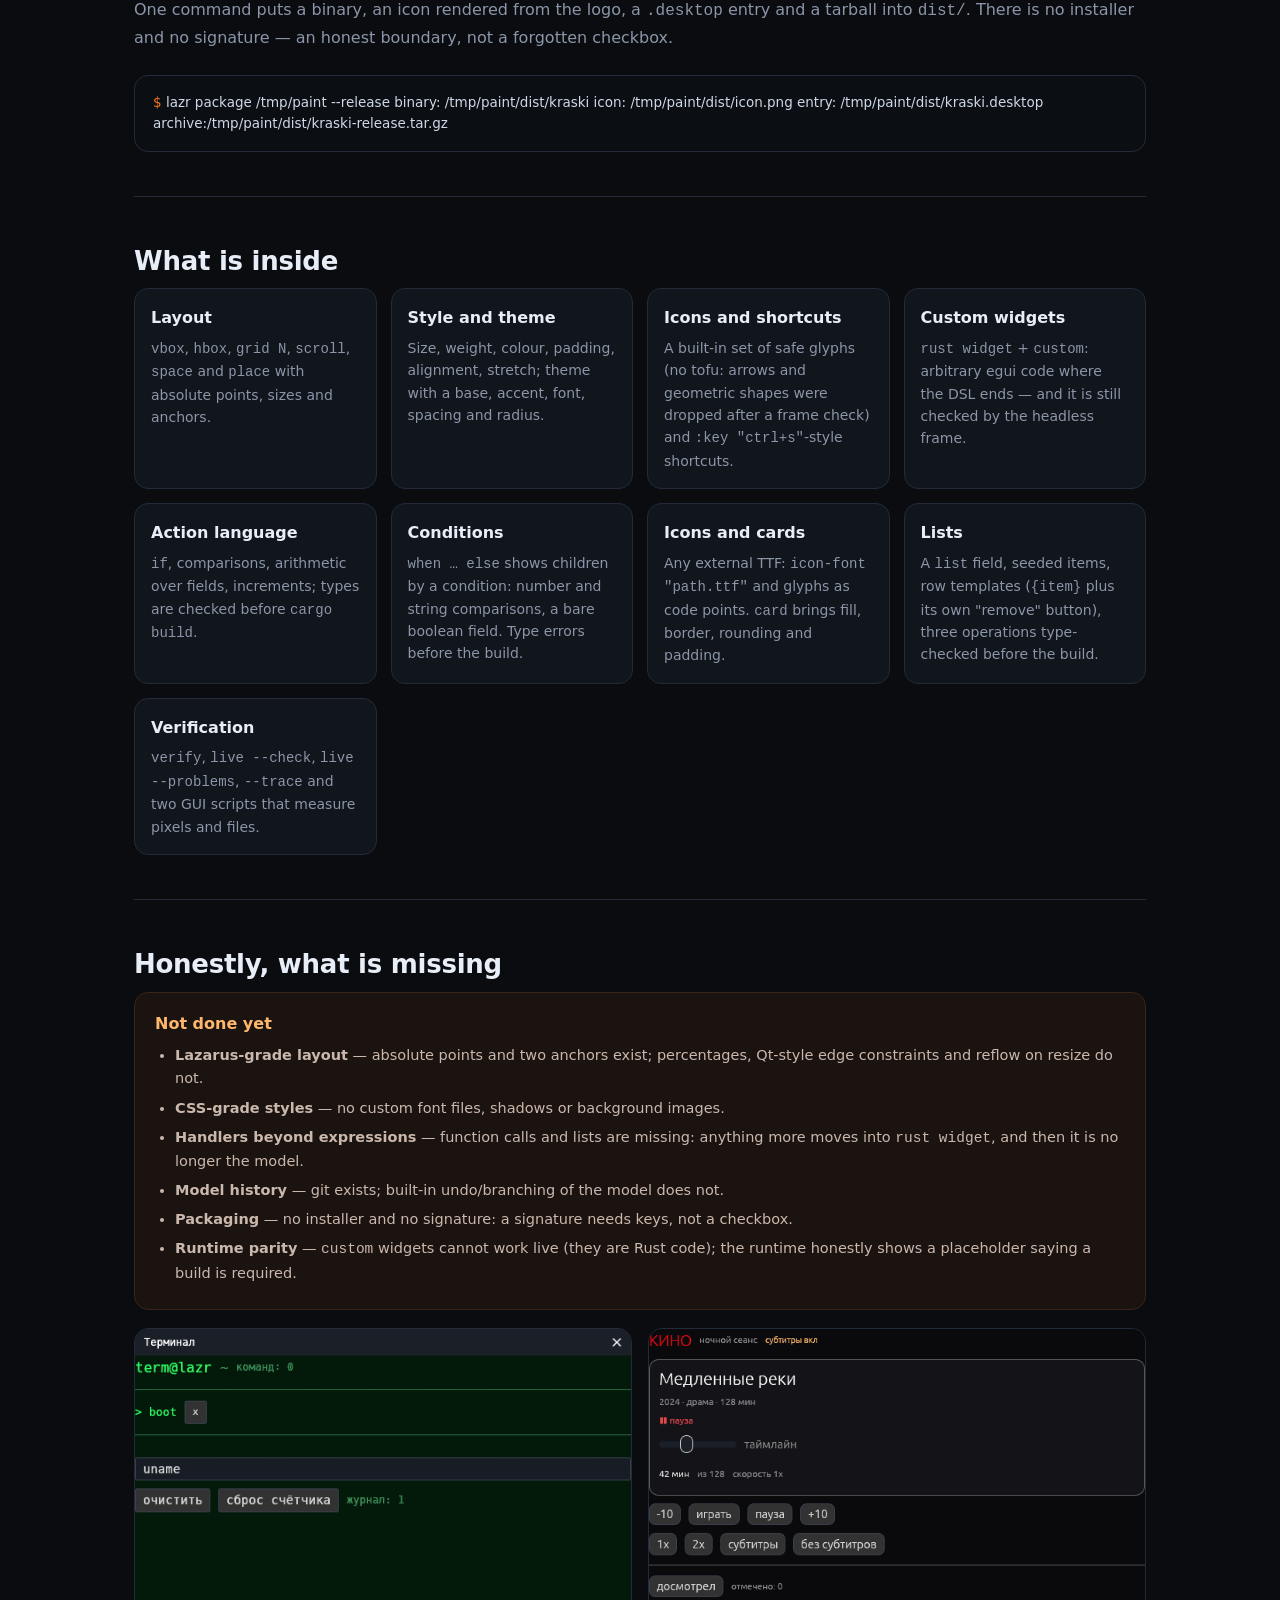
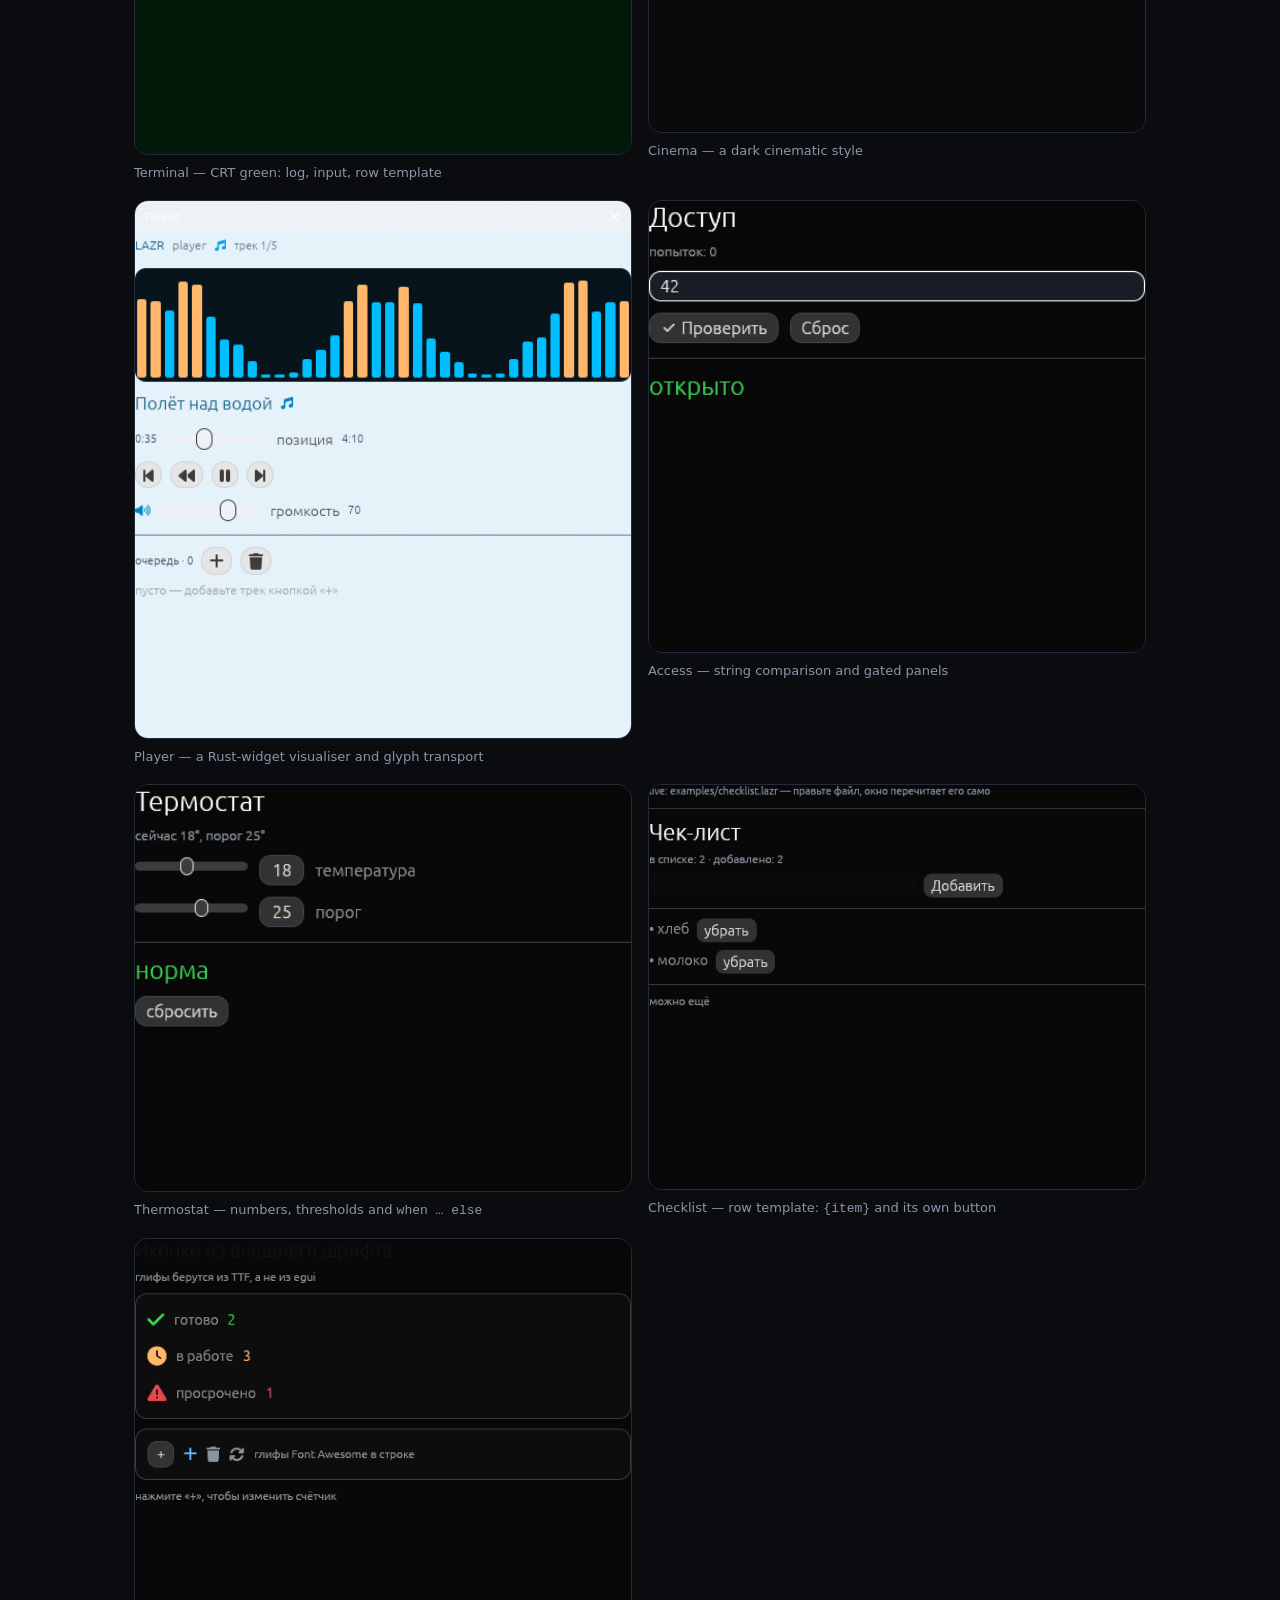
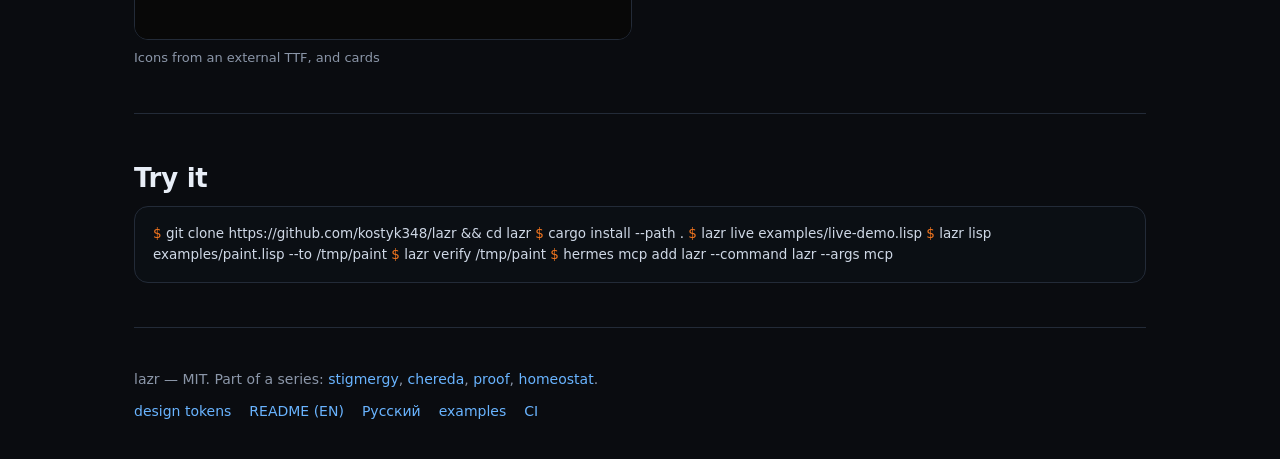
==== commit 60de377c: "состояние между запусками: store, атомарная запись, ~ → HOME, паритет рантайма; демка задач помнит с" ====
--- a/docs/index.en.html
+++ b/docs/index.en.html
@@ -208,6 +208,15 @@
   <div class="shot"><img src="dashboard.png" alt="Dashboard window: three cards in a row, a journal below, buttons in the corners"></div>
 </section>
 
+<section id="store">
+  <h2>Data between runs</h2>
+  <p class="sub">An app remembers its fields instead of only drawing them: <code>store "path"</code> reads
+    values at start and writes on every change. Writes are atomic: temp file plus rename.</p>
+  <div class="term"><span class="p">store</span> "~/.local/share/lazr/todo.store"</div>
+  <p class="sub">Verified by running: two <code>--selftest</code> runs give <code>1 → 2</code>, then
+    <code>2 → 3</code>, and the file holds <code>3</code>. <code>lazr live --check</code> reads the same file.</p>
+</section>
+
 <section id="text">
   <h2>Your own font, mono and tooltips</h2>
   <p class="sub">The text font is a model line. Monospace is switched per widget, and a tooltip lives in the same
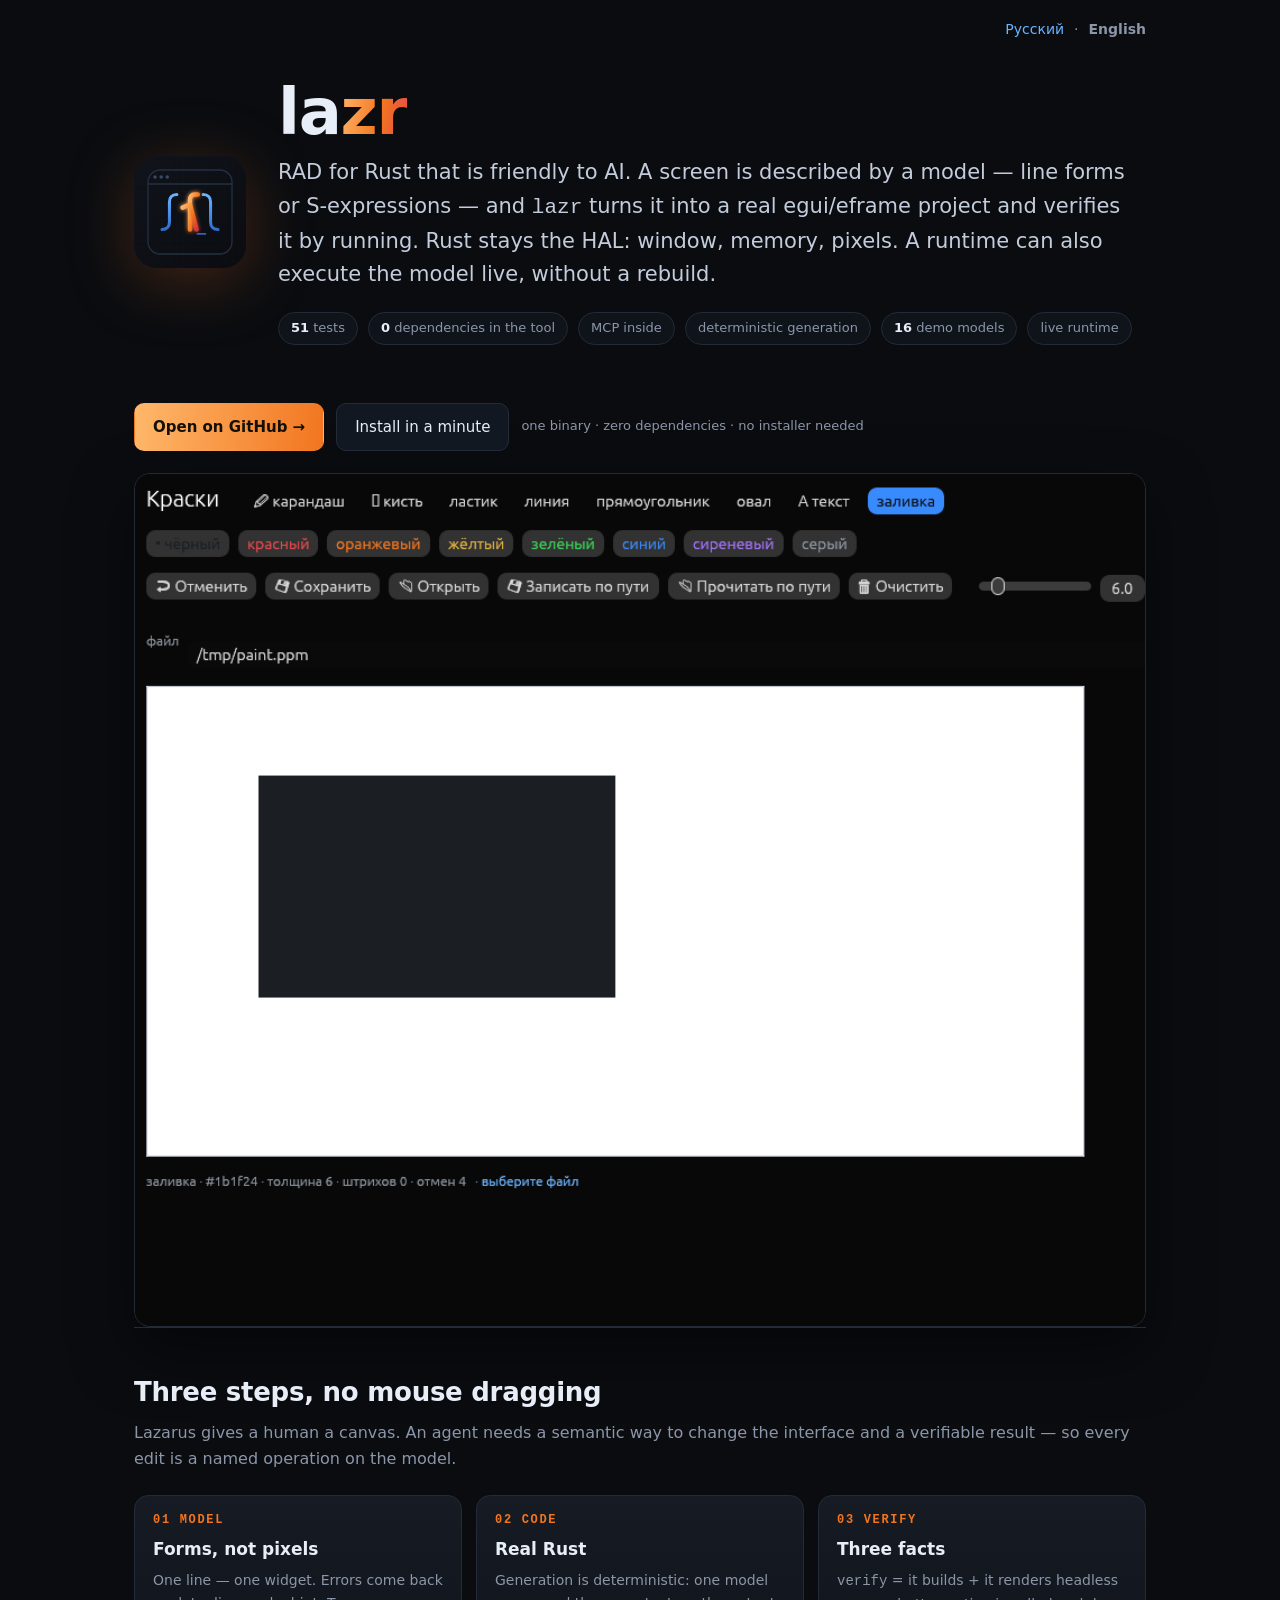
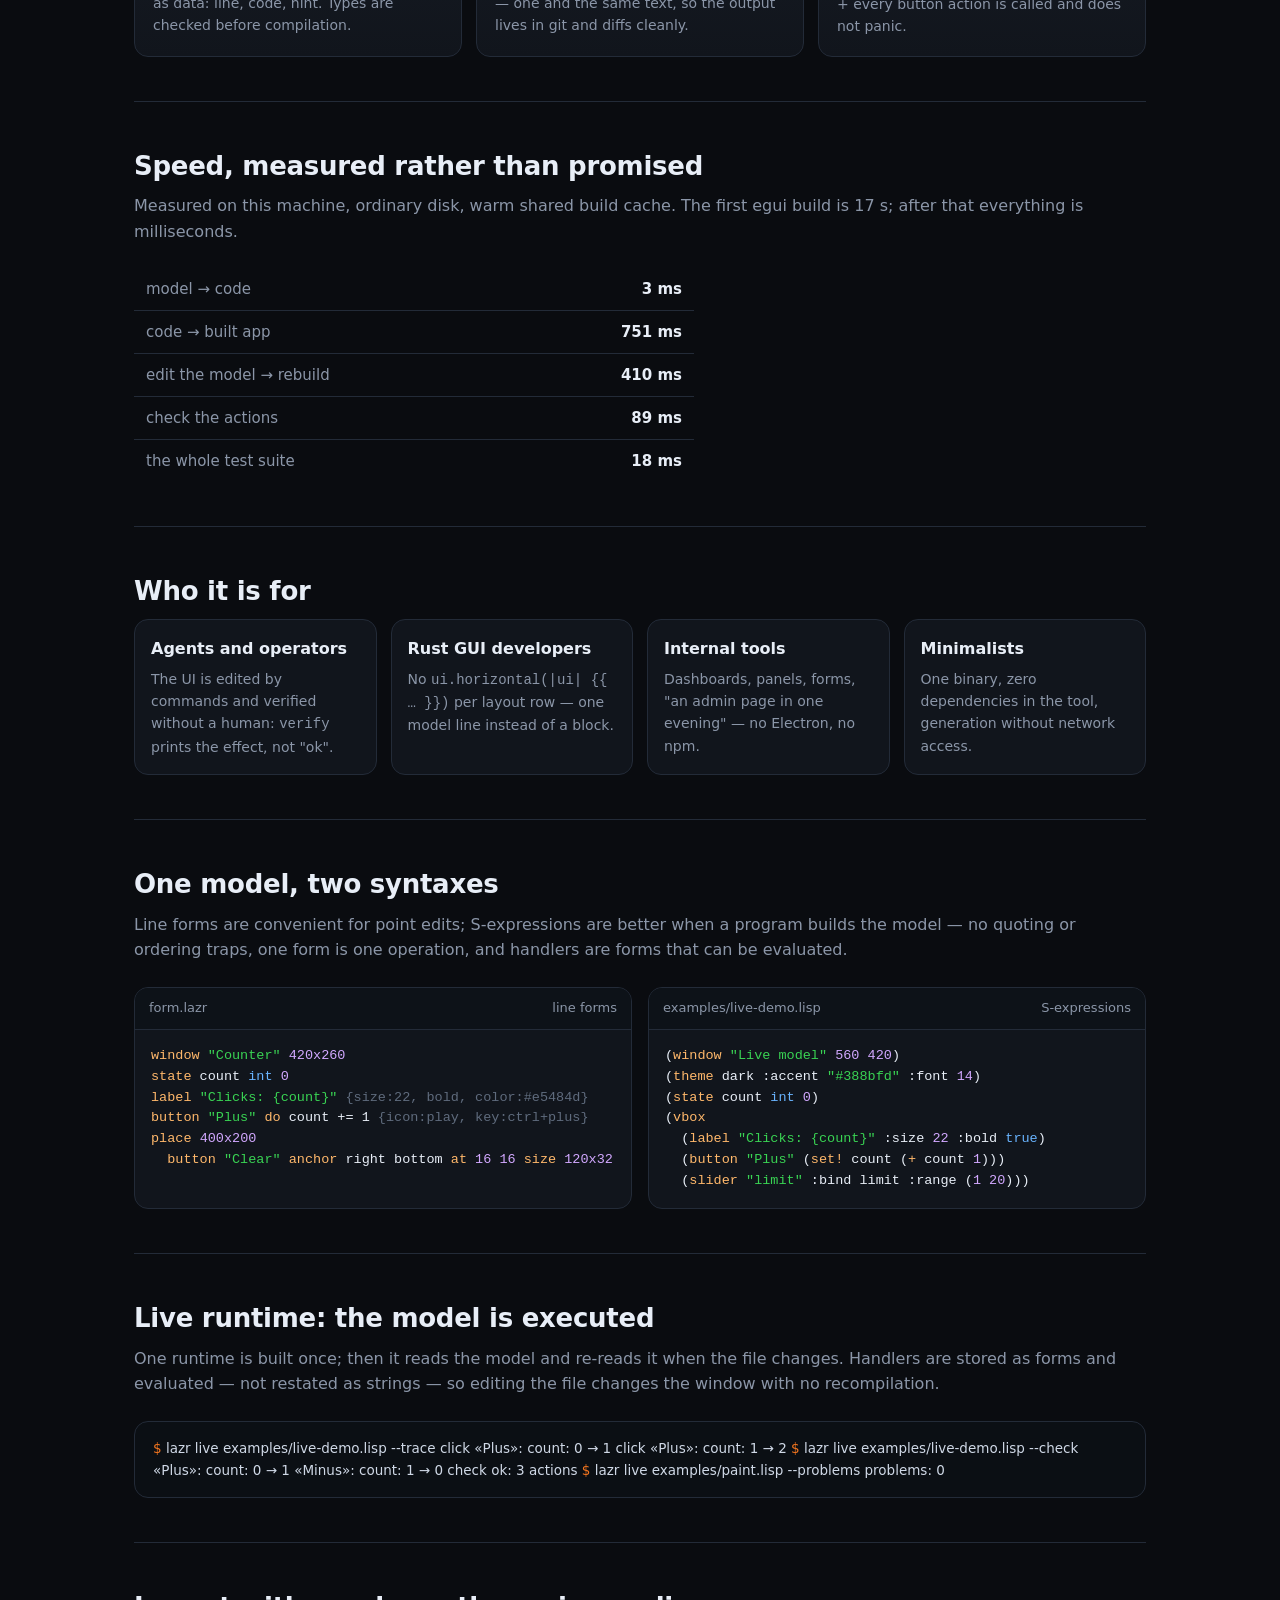
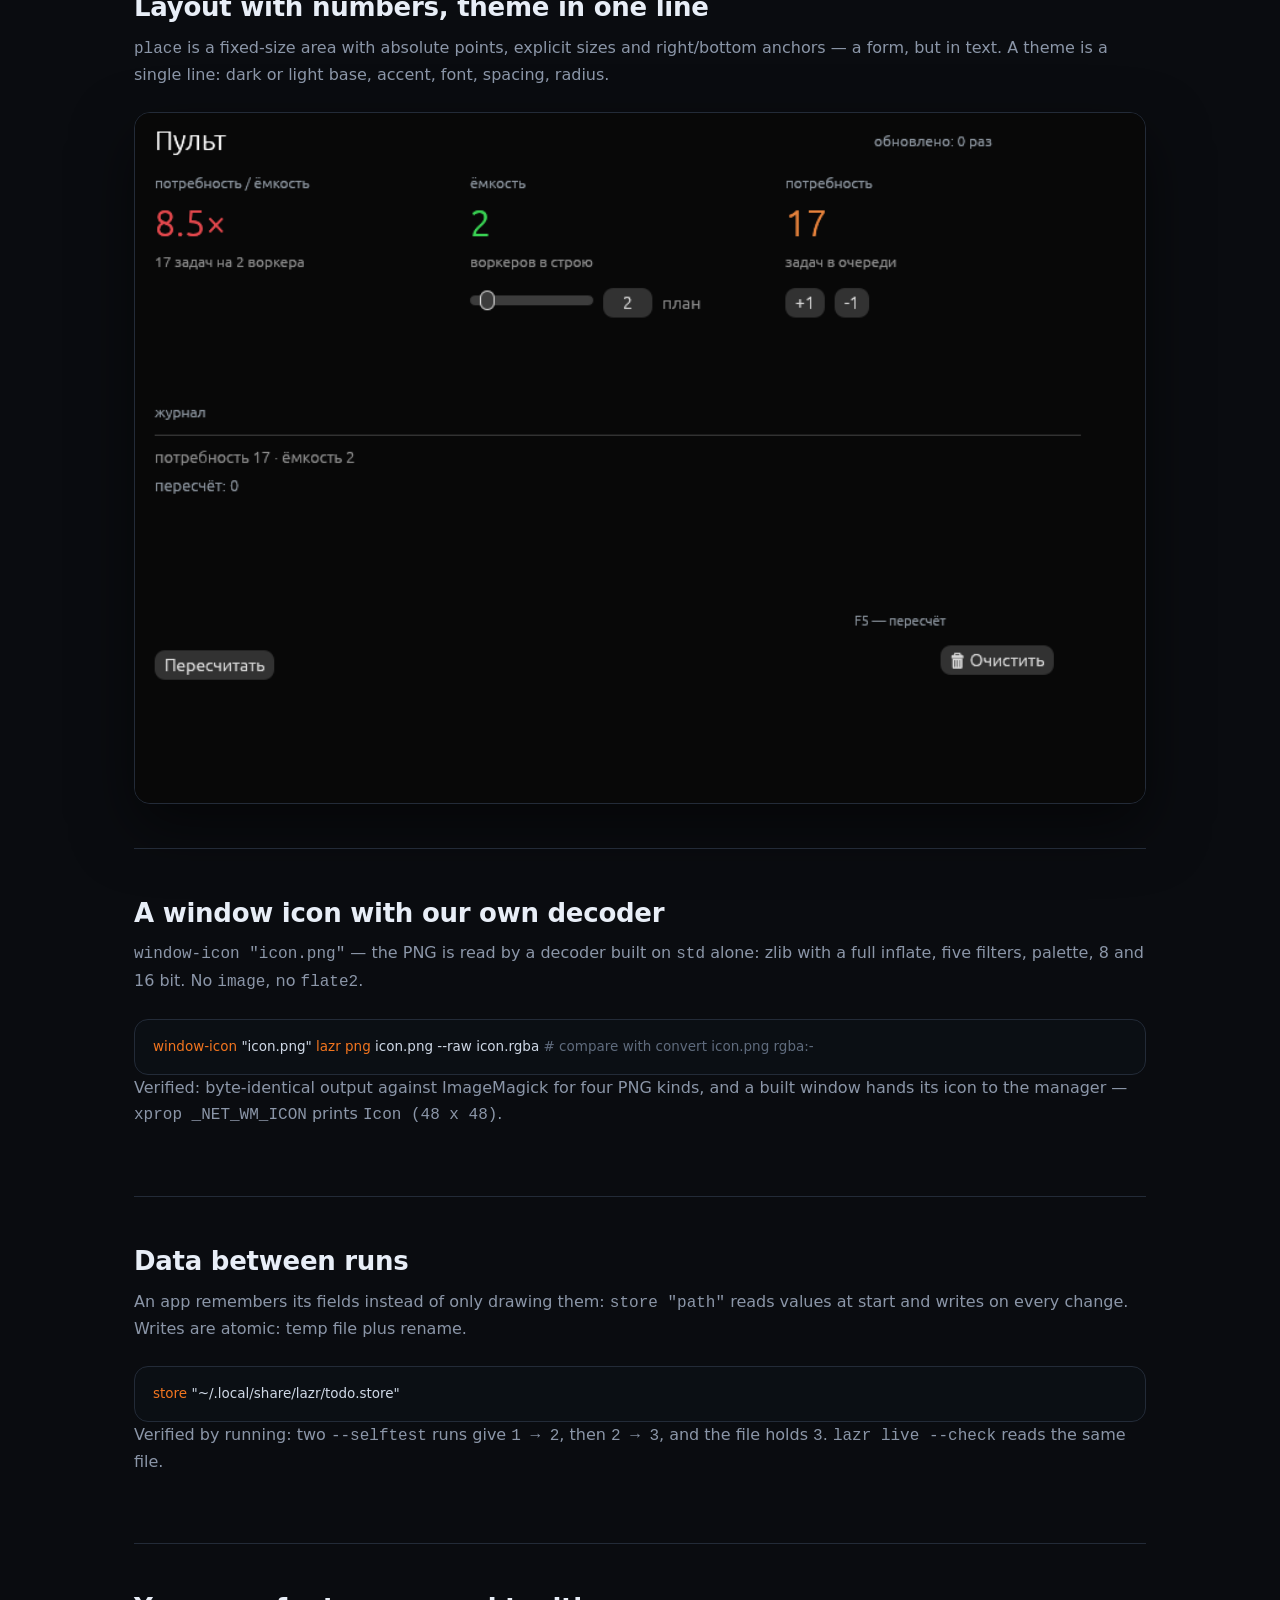
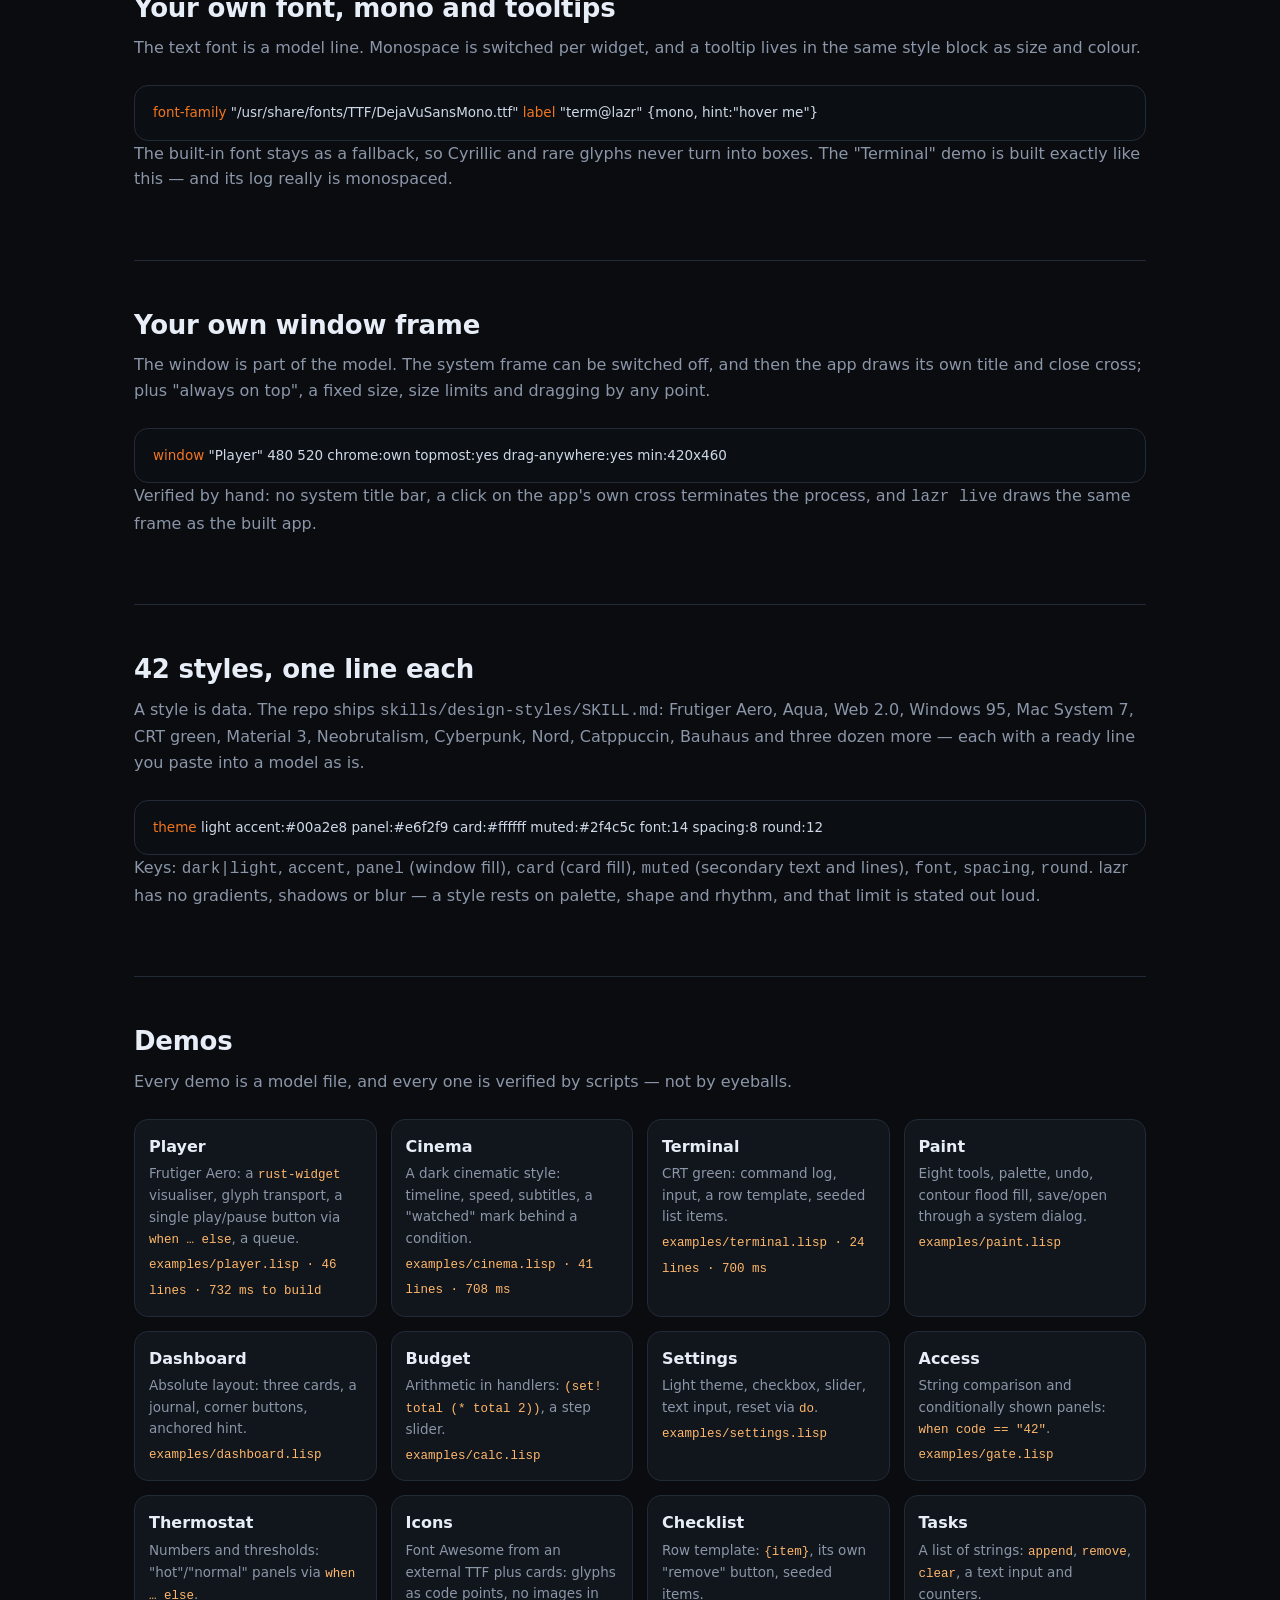
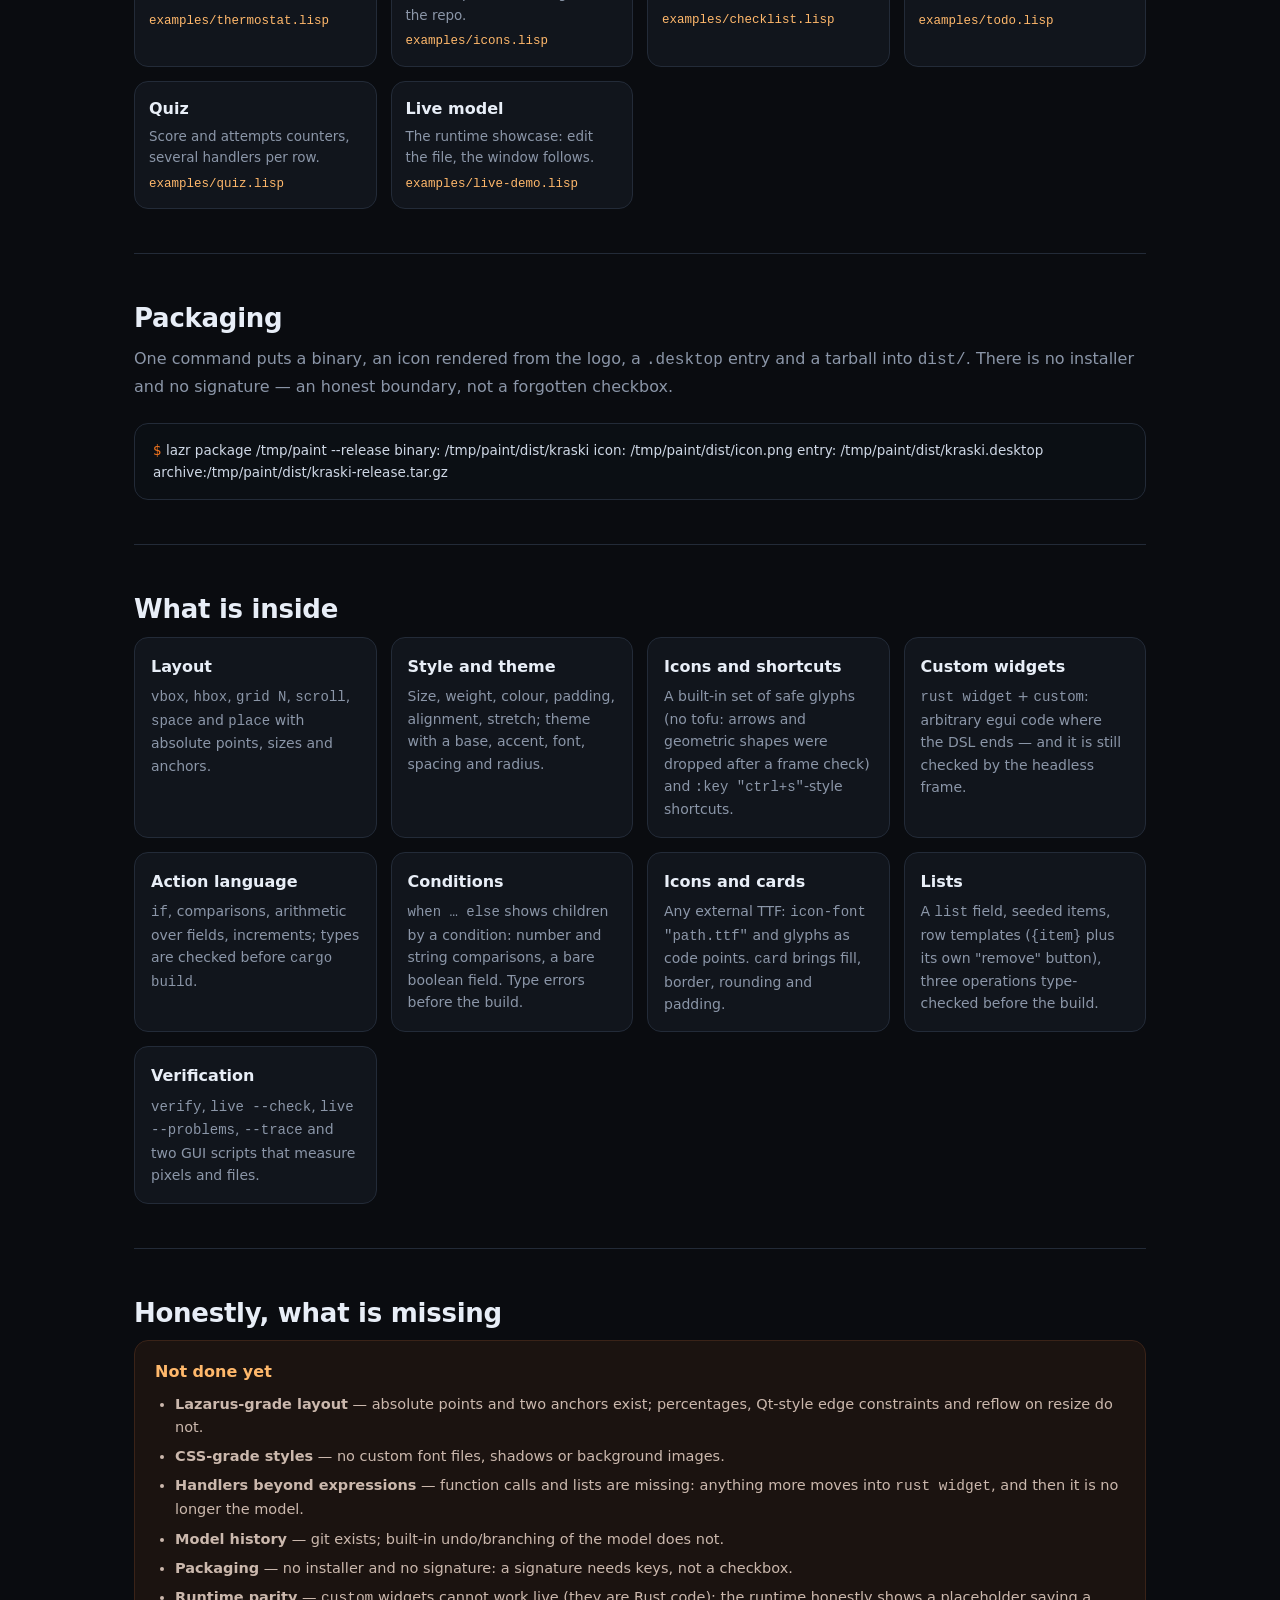
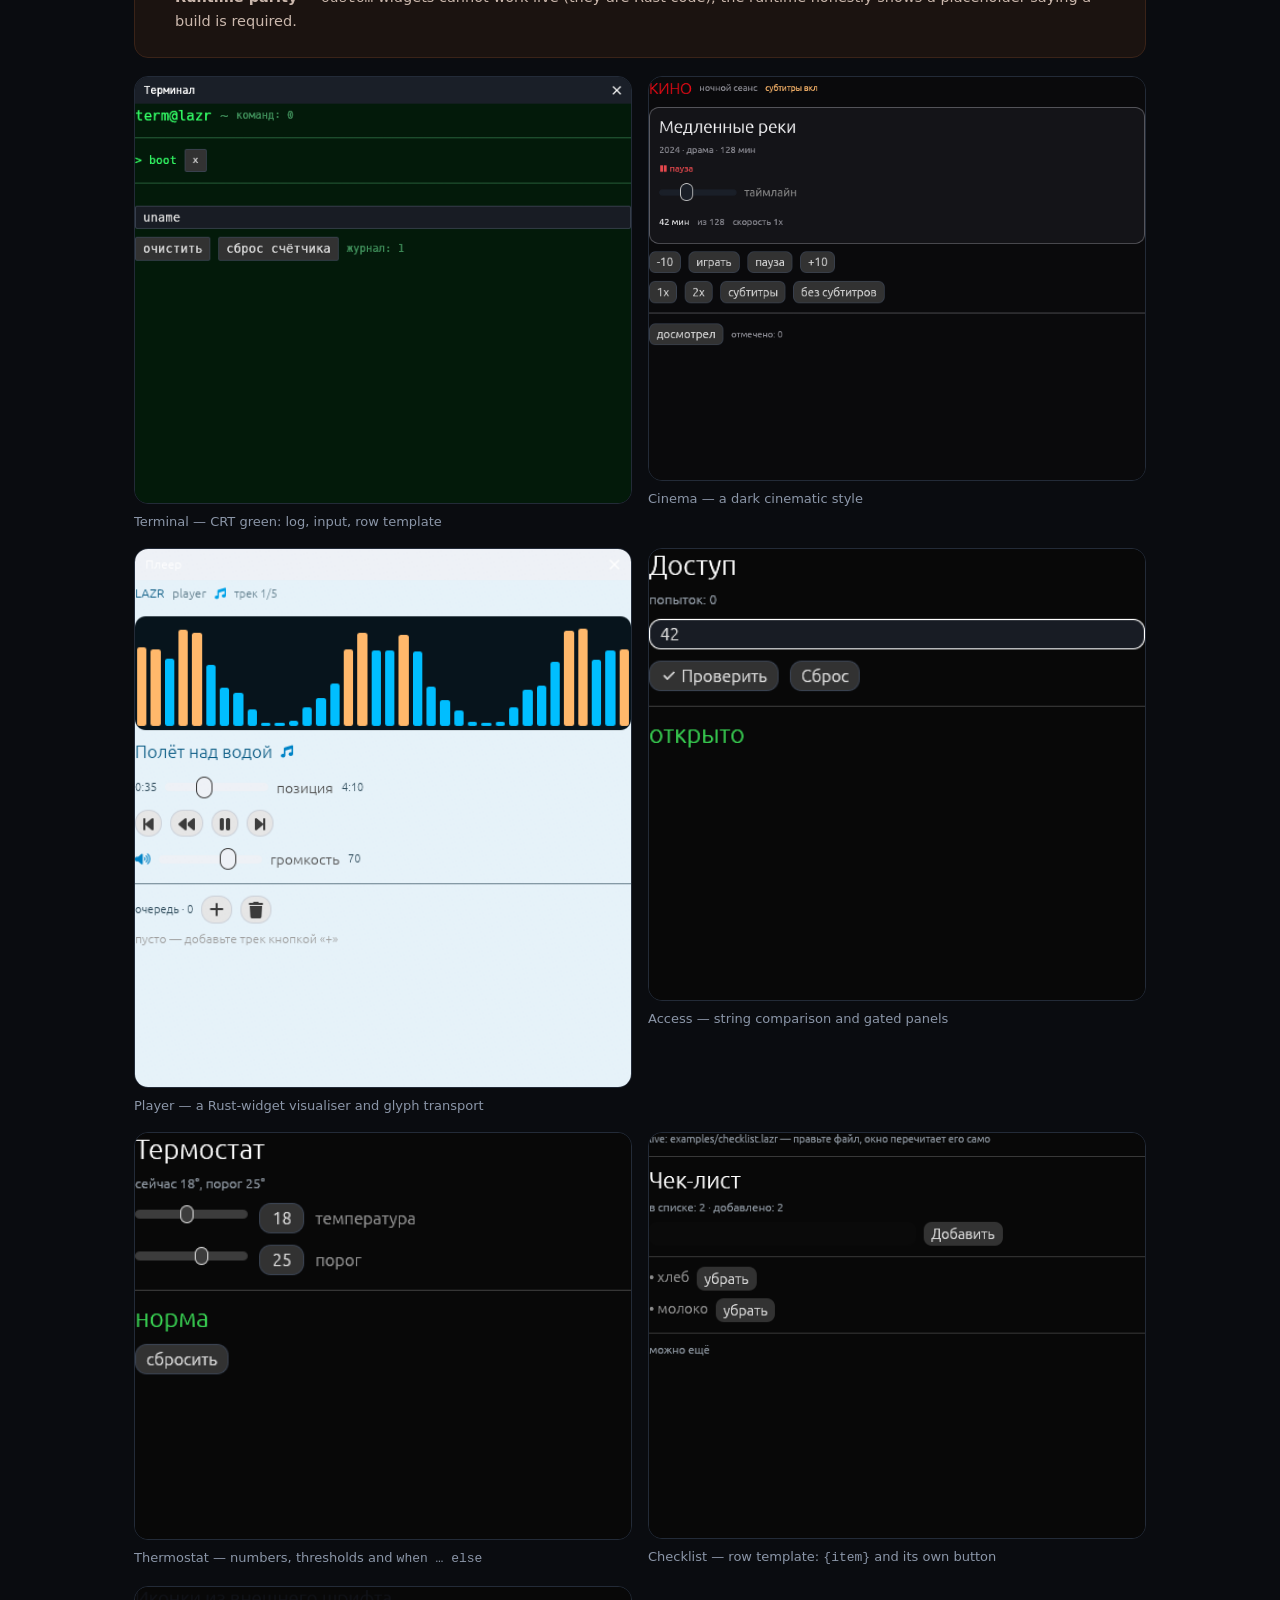
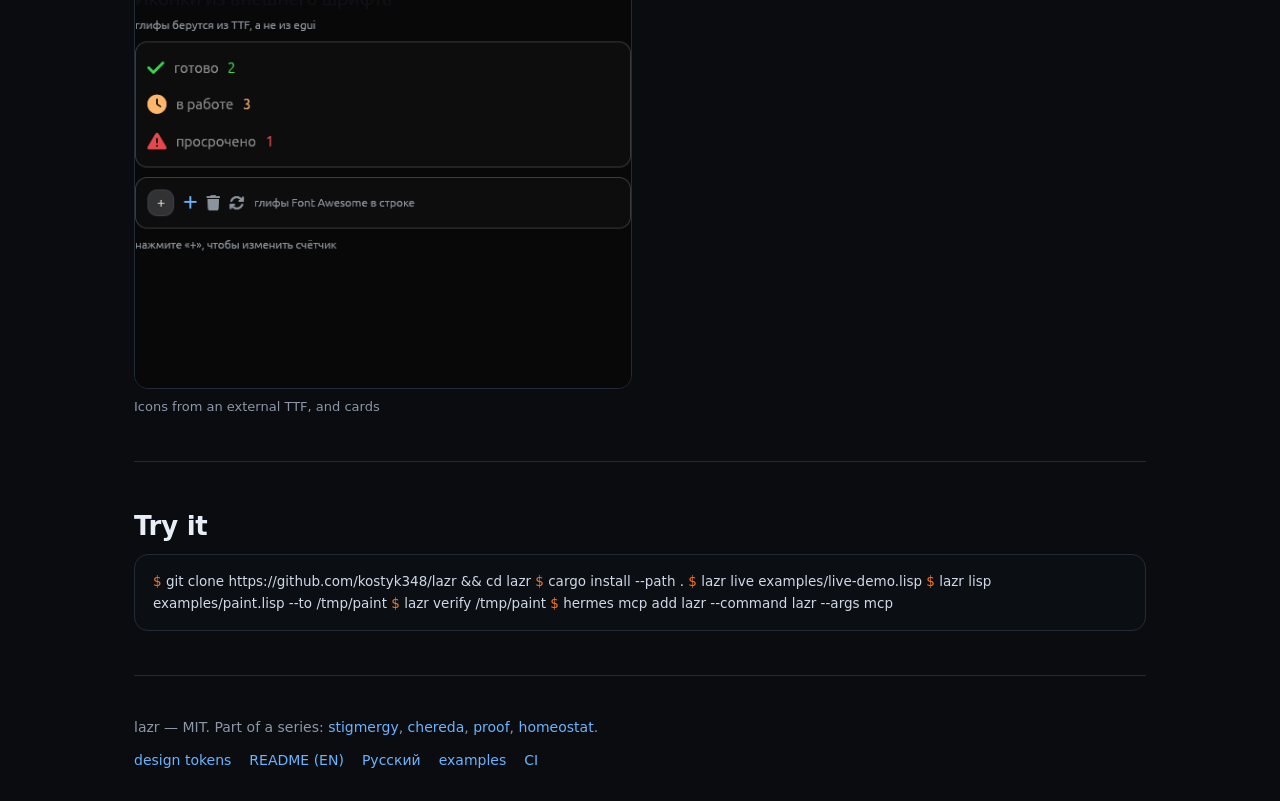
==== commit fc1db733: "0.2.1: иконка окна своим PNG-декодером (inflate, фильтры, 8/16 бит), lazr png, поставка с моделью и " ====
--- a/docs/index.en.html
+++ b/docs/index.en.html
@@ -208,6 +208,16 @@
   <div class="shot"><img src="dashboard.png" alt="Dashboard window: three cards in a row, a journal below, buttons in the corners"></div>
 </section>
 
+<section id="icon">
+  <h2>A window icon with our own decoder</h2>
+  <p class="sub"><code>window-icon "icon.png"</code> — the PNG is read by a decoder built on <code>std</code> alone:
+    zlib with a full inflate, five filters, palette, 8 and 16 bit. No <code>image</code>, no <code>flate2</code>.</p>
+  <div class="term"><span class="p">window-icon</span> "icon.png"
+<span class="p">lazr png</span> icon.png --raw icon.rgba   <span class="c"># compare with convert icon.png rgba:-</span></div>
+  <p class="sub">Verified: byte-identical output against ImageMagick for four PNG kinds, and a built window hands
+    its icon to the manager — <code>xprop _NET_WM_ICON</code> prints <code>Icon (48 x 48)</code>.</p>
+</section>
+
 <section id="store">
   <h2>Data between runs</h2>
   <p class="sub">An app remembers its fields instead of only drawing them: <code>store "path"</code> reads
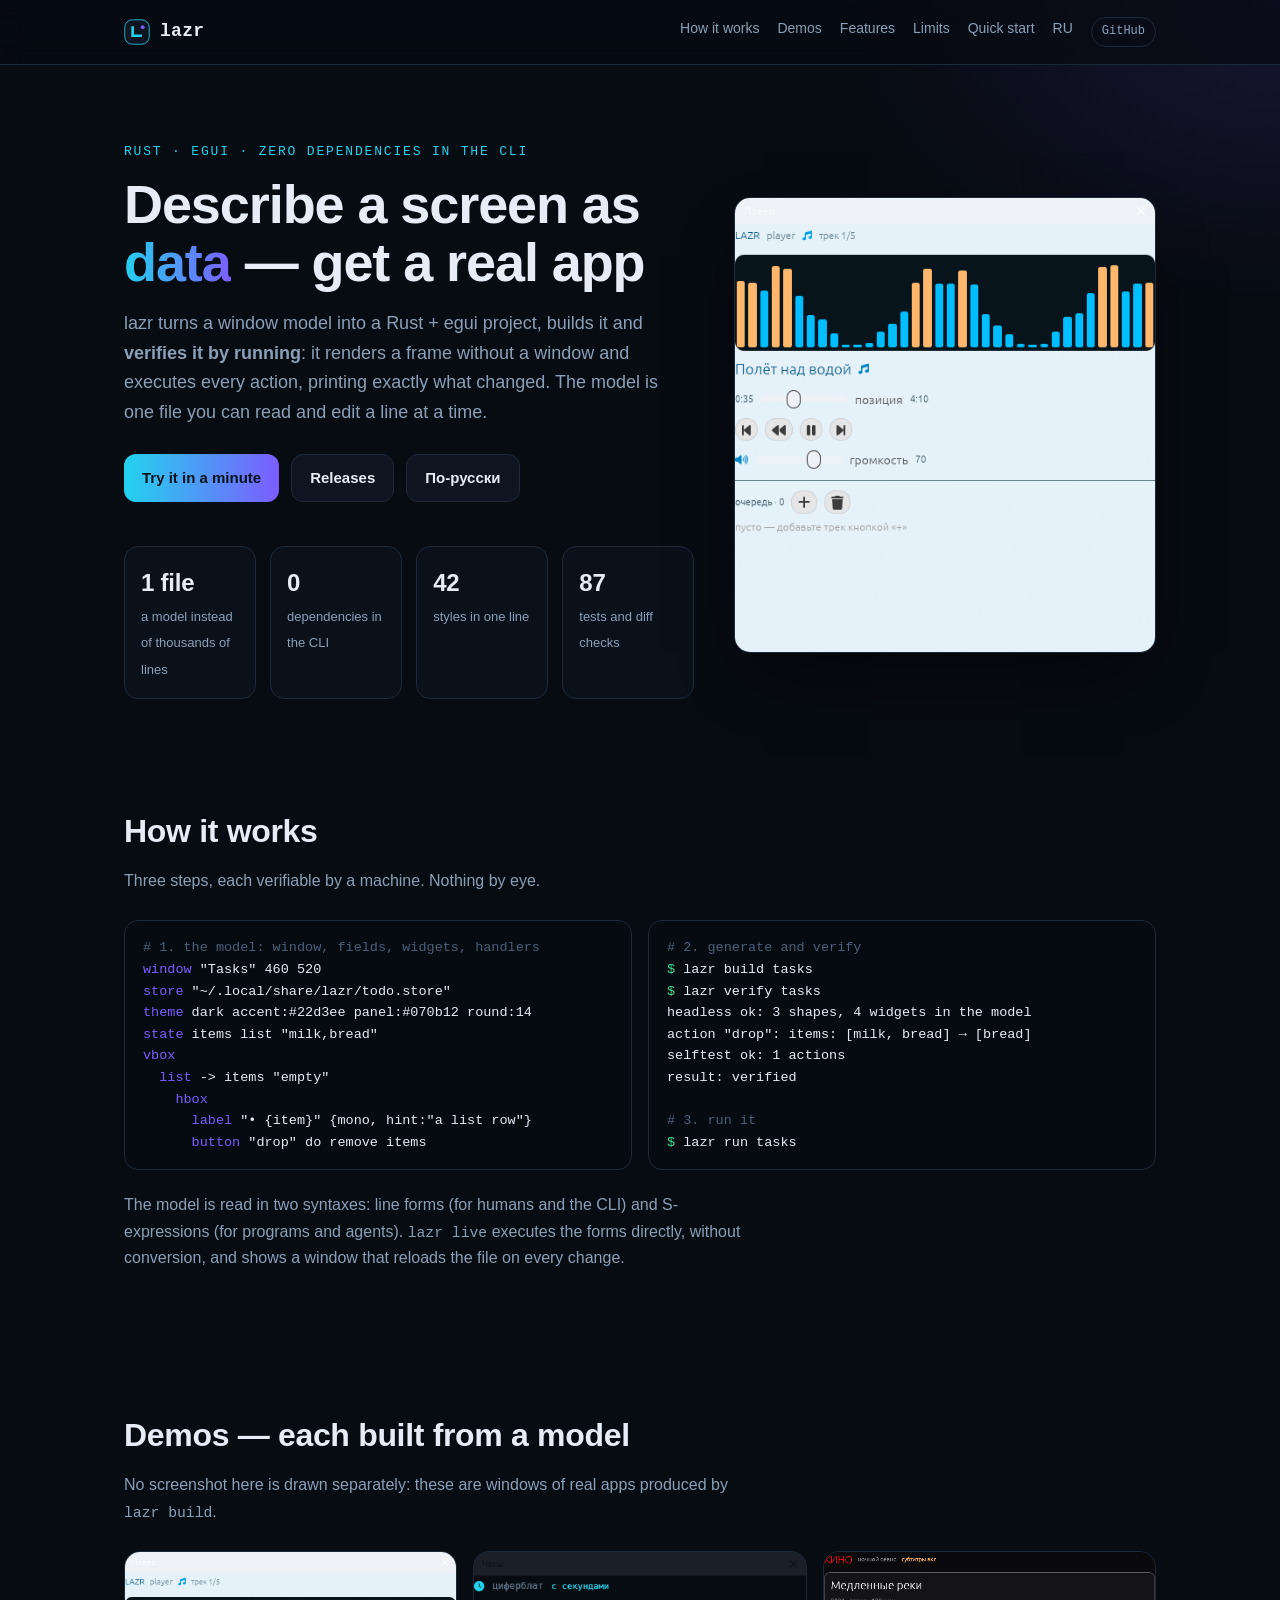
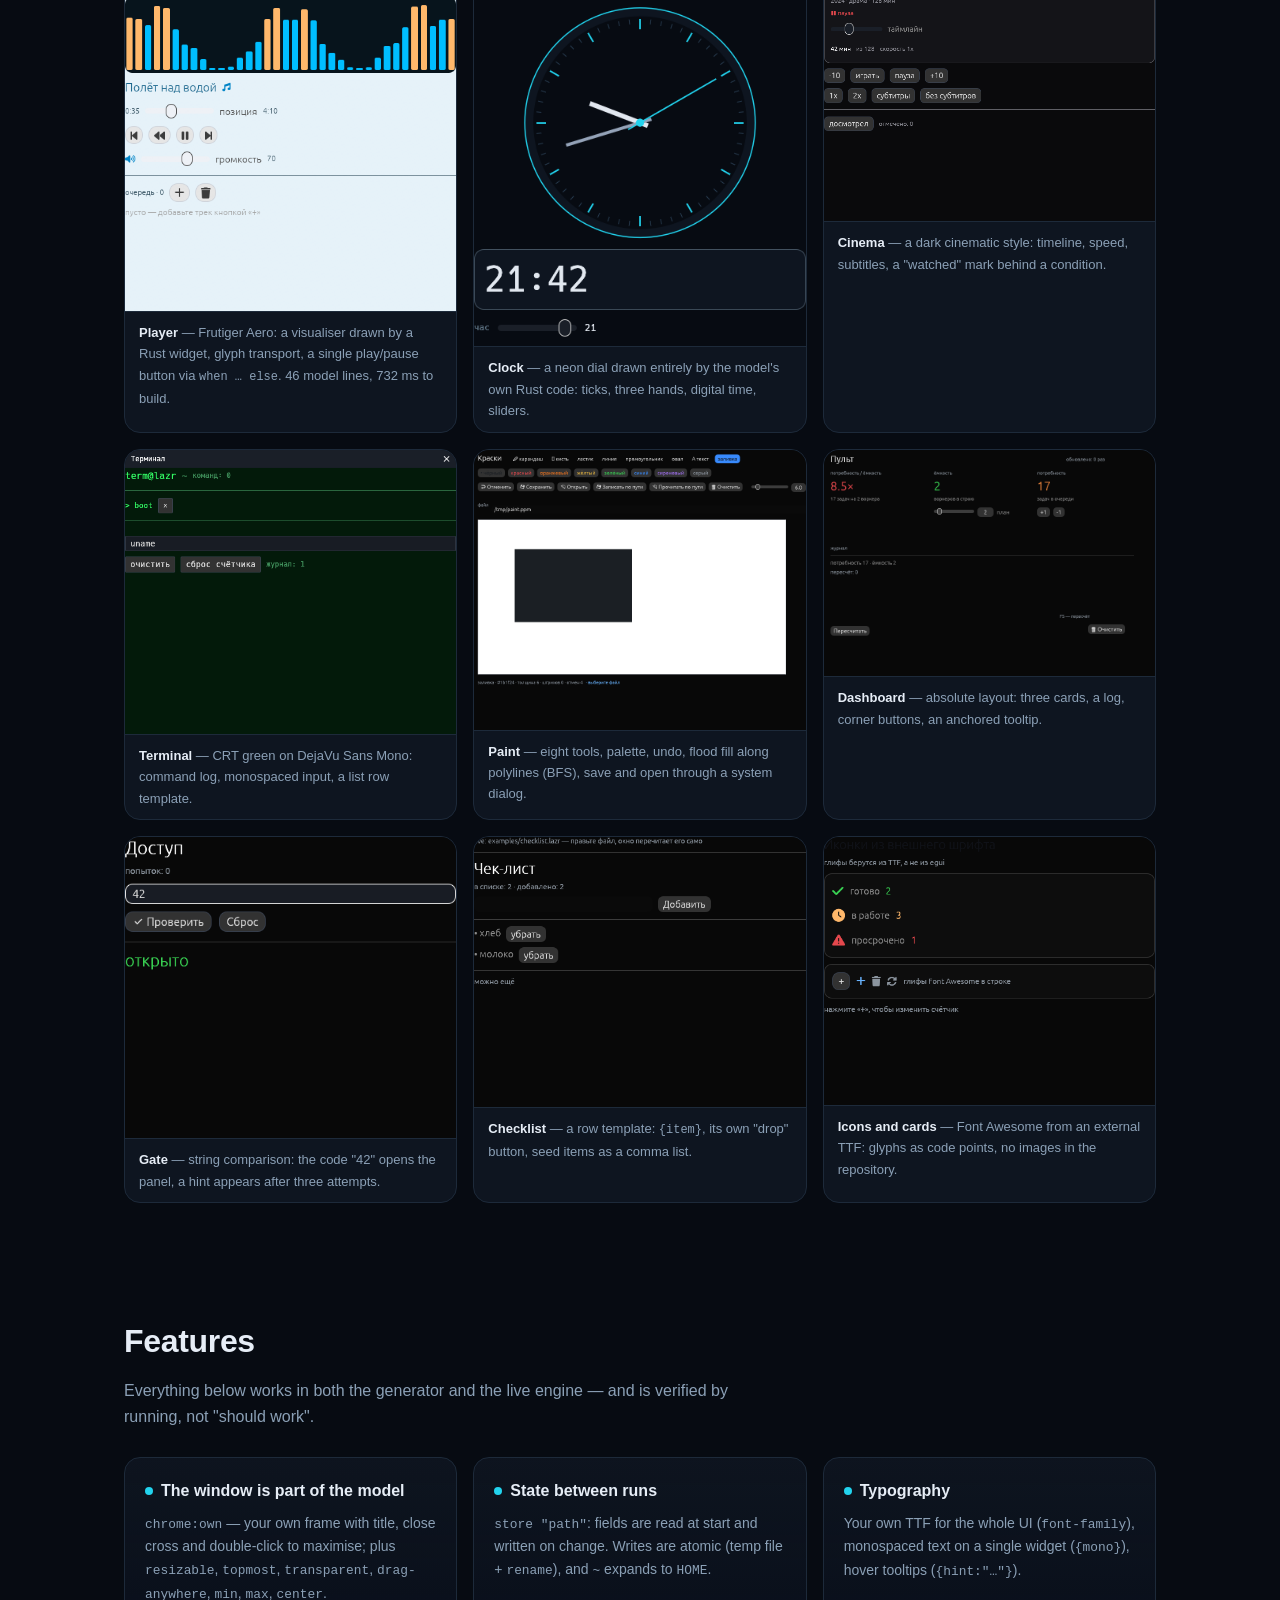
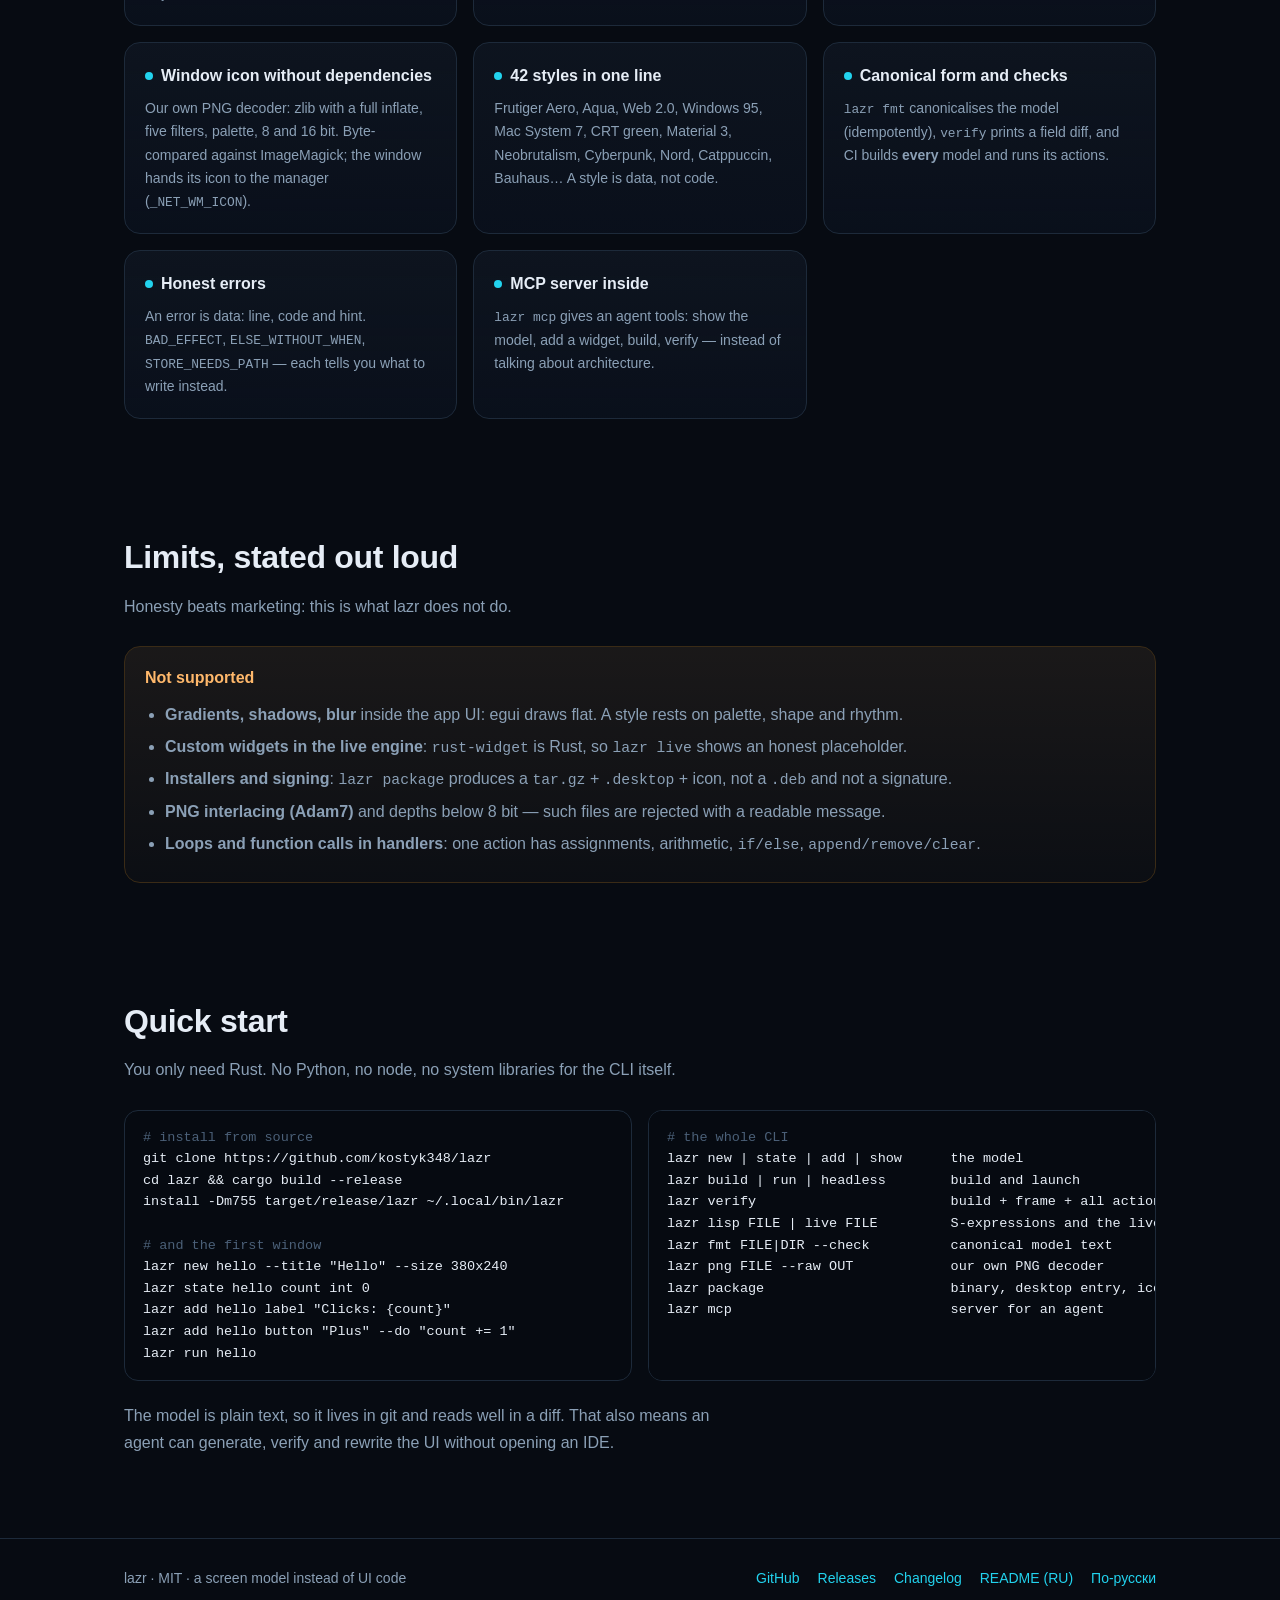
==== commit 75b51797: "сайт заново: тёмный акцентный дизайн, галерея девяти демок, границы и CLI; новая демка «Часы»; rust-" ====
--- a/docs/index.en.html
+++ b/docs/index.en.html
@@ -1,380 +1,289 @@
-<!doctype html>
+<!DOCTYPE html>
 <html lang="en">
 <head>
 <meta charset="utf-8">
 <meta name="viewport" content="width=device-width, initial-scale=1">
-<title>lazr — RAD for Rust, friendly to AI</title>
-<meta name="description" content="A screen model → real egui/eframe code → build → verification by running. The model is written as line forms or S-expressions; a runtime executes it live.">
+<title>lazr — a screen model instead of UI code</title>
+<meta name="description" content="lazr: describe a screen as data, get a real Rust + egui project, build it and verify it by running. Zero dependencies in the CLI, its own PNG decoder, 42 styles in one line.">
+<meta property="og:title" content="lazr — a screen model instead of UI code">
+<meta property="og:description" content="Data → Rust/egui → run and verify. Own window frame, persistent state, fonts, icons, 42 styles.">
+<meta property="og:image" content="player.png">
 <link rel="icon" href="logo.svg" type="image/svg+xml">
 <style>
   :root{
-    --bg:#0a0c10; --panel:#11151c; --panel2:#161b24; --line:#232b38;
-    --ink:#e8eef7; --muted:#8b96a8; --flame:#f2751f; --amber:#ffb86b;
-    --wire:#69b4ff; --green:#39d353; --red:#e5484d;
+    --bg:#070b12; --panel:#0e1520; --line:#1d2a3a;
+    --ink:#e6edf6; --dim:#8ba0b6; --accent:#22d3ee; --accent2:#7c5cff;
+    --good:#3ddc97; --warn:#ffb86b;
+    --radius:16px; --max:1080px;
+    --font:-apple-system,BlinkMacSystemFont,"Segoe UI",Inter,Roboto,"Helvetica Neue",Arial,sans-serif;
+    --mono:ui-monospace,SFMono-Regular,"JetBrains Mono",Menlo,Consolas,monospace;
   }
   *{box-sizing:border-box}
-  body{margin:0;background:radial-gradient(1200px 600px at 15% -10%,#1a2230 0%,var(--bg) 55%);
-       color:var(--ink);font:16px/1.6 ui-sans-serif,system-ui,-apple-system,"Segoe UI",Roboto,sans-serif;
-       -webkit-font-smoothing:antialiased}
-  a{color:var(--wire);text-decoration:none}
+  html{scroll-behavior:smooth}
+  body{
+    margin:0; background:var(--bg); color:var(--ink); font-family:var(--font);
+    line-height:1.65; -webkit-font-smoothing:antialiased;
+    background-image:
+      radial-gradient(60rem 40rem at 15% -10%, rgba(34,211,238,.14), transparent 60%),
+      radial-gradient(50rem 34rem at 100% 0%, rgba(124,92,255,.14), transparent 55%);
+    background-repeat:no-repeat;
+  }
+  a{color:var(--accent); text-decoration:none}
   a:hover{text-decoration:underline}
-  code,pre{font-family:ui-monospace,SFMono-Regular,"JetBrains Mono",Menlo,monospace}
-  .wrap{max-width:1060px;margin:0 auto;padding:0 24px}
-  .top{display:flex;justify-content:flex-end;gap:10px;padding-top:18px;font-size:14px;color:var(--muted)}
-  header{padding:40px 0 32px;display:flex;gap:32px;align-items:center;flex-wrap:wrap}
-  header img{width:112px;height:112px;filter:drop-shadow(0 12px 32px rgba(242,117,31,.25))}
-  h1{font-size:clamp(38px,6vw,64px);line-height:1;margin:0 0 12px;letter-spacing:-.02em}
-  h1 span{background:linear-gradient(100deg,var(--amber),var(--flame) 60%,var(--red));
-          -webkit-background-clip:text;background-clip:text;color:transparent}
-  .lead{color:#c3ccdb;font-size:clamp(17px,2vw,21px);max-width:64ch;margin:0}
-  .badges{display:flex;gap:10px;flex-wrap:wrap;margin-top:20px}
-  .badge{font-size:13px;color:var(--muted);border:1px solid var(--line);border-radius:999px;padding:5px 12px;background:#0f141b}
-  .badge b{color:var(--ink);font-weight:600}
-  section{padding:44px 0;border-top:1px solid var(--line)}
-  h2{font-size:26px;margin:0 0 6px;letter-spacing:-.01em}
-  .sub{color:var(--muted);margin:0 0 24px}
-  .flow{display:grid;grid-template-columns:repeat(auto-fit,minmax(220px,1fr));gap:14px}
-  .step{background:linear-gradient(180deg,var(--panel2),var(--panel));border:1px solid var(--line);border-radius:14px;padding:18px}
-  .step .n{font:600 12px/1 ui-monospace,monospace;color:var(--flame);letter-spacing:.14em;text-transform:uppercase}
-  .step h3{margin:10px 0 6px;font-size:17px}
-  .step p{margin:0;color:var(--muted);font-size:14px}
-  .cols{display:grid;grid-template-columns:1fr 1fr;gap:16px}
-  @media (max-width:820px){.cols{grid-template-columns:1fr}}
-  .card{background:var(--panel);border:1px solid var(--line);border-radius:14px;overflow:hidden}
-  .card .cap{display:flex;justify-content:space-between;align-items:center;padding:10px 14px;
-             border-bottom:1px solid var(--line);font-size:13px;color:var(--muted);background:#0d1218}
-  .card pre{margin:0;padding:16px;overflow:auto;font-size:13.5px;line-height:1.55}
-  .k{color:var(--amber)} .s{color:var(--green)} .c{color:#5f6b7d} .f{color:var(--wire)} .n{color:#d2a8ff}
-  .grid{display:grid;grid-template-columns:repeat(auto-fit,minmax(240px,1fr));gap:14px}
-  .feat{background:var(--panel);border:1px solid var(--line);border-radius:14px;padding:16px}
-  .feat h3{margin:0 0 6px;font-size:16px}
-  .feat p{margin:0;color:var(--muted);font-size:14px}
-  .shot{border:1px solid var(--line);border-radius:16px;overflow:hidden;box-shadow:0 24px 60px rgba(0,0,0,.5)}
-  .shot img{display:block;width:100%;height:auto}
-  .honest{background:#1b1310;border:1px solid #3a2318;border-radius:14px;padding:18px 20px}
-  .honest h3{margin:0 0 8px;color:var(--amber);font-size:16px}
-  .honest ul{margin:0;padding-left:20px;color:#cbb8ad;font-size:14.5px}
-  .honest li{margin:6px 0}
-  footer{padding:40px 0 64px;color:var(--muted);font-size:14px;border-top:1px solid var(--line)}
-  .links{display:flex;gap:18px;flex-wrap:wrap;margin-top:10px}
-  .term{background:#0b0f14;border:1px solid var(--line);border-radius:14px;padding:16px 18px;font-size:13.5px;
-        overflow:auto;color:#cfd8e6}
-  .term .ok{color:var(--green)} .term .p{color:var(--flame)}
-  .cta{display:flex;gap:12px;align-items:center;flex-wrap:wrap;margin:26px 0 6px}
-  .btn{display:inline-block;border:1px solid var(--line);border-radius:10px;padding:11px 18px;font-size:15px;
-       color:var(--ink);background:#121821;text-decoration:none}
-  .btn:hover{border-color:var(--flame);text-decoration:none}
-  .btn.primary{background:linear-gradient(100deg,var(--amber),var(--flame));color:#151006;border-color:transparent;font-weight:600}
-  .cta-note{color:var(--muted);font-size:13px}
-  .hero-shot{margin-top:22px}
-  .nums{width:100%;border-collapse:collapse;font-size:15px;max-width:560px}
-  .nums td{padding:9px 12px;border-bottom:1px solid var(--line);color:var(--muted)}
-  .nums td:last-child{text-align:right;color:var(--ink);font-variant-numeric:tabular-nums}
-  .nums tr:last-child td{border-bottom:none}
-  .shots{display:grid;grid-template-columns:1fr 1fr;gap:16px;margin-top:18px}
-  .shots figure{margin:0}
-  .shots img{width:100%;border:1px solid var(--line);border-radius:14px;display:block}
-  .shots figcaption{color:var(--muted);font-size:13px;padding-top:8px}
-  @media (max-width:820px){.shots{grid-template-columns:1fr}}
-  .demos{display:grid;grid-template-columns:repeat(auto-fit,minmax(220px,1fr));gap:14px}
-  .demo{background:var(--panel);border:1px solid var(--line);border-radius:14px;padding:14px}
-  .demo h3{margin:0 0 4px;font-size:16px}
-  .demo p{margin:0;color:var(--muted);font-size:13.5px}
-  .demo code{font-size:12.5px;color:var(--amber)}
+  code,kbd{font-family:var(--mono); font-size:.92em}
+  .max{max-width:var(--max); margin:0 auto; padding:0 24px}
+
+  header.nav{position:sticky; top:0; z-index:20; backdrop-filter:blur(14px);
+    background:rgba(7,11,18,.72); border-bottom:1px solid var(--line)}
+  header.nav .inner{display:flex; align-items:center; gap:20px; height:64px}
+  .brand{display:flex; align-items:center; gap:10px; font-weight:700; letter-spacing:.02em}
+  .brand svg{width:26px; height:26px}
+  .brand span{font-family:var(--mono); font-size:18px}
+  .nav .links{display:flex; gap:18px; margin-left:auto; font-size:14px; flex-wrap:wrap}
+  .nav .links a{color:var(--dim)}
+  .nav .links a:hover{color:var(--ink); text-decoration:none}
+  .pill{border:1px solid var(--line); border-radius:999px; padding:4px 10px; font-size:12px; color:var(--dim); font-family:var(--mono)}
+
+  .hero{padding:76px 0 40px}
+  .hero .grid{display:grid; grid-template-columns:1.15fr .85fr; gap:40px; align-items:center}
+  .kicker{font-family:var(--mono); font-size:13px; color:var(--accent); letter-spacing:.14em; text-transform:uppercase}
+  h1{font-size:clamp(30px,5vw,54px); line-height:1.06; margin:14px 0 16px; letter-spacing:-.02em}
+  h1 em{font-style:normal; background:linear-gradient(92deg,var(--accent),var(--accent2));
+    -webkit-background-clip:text; background-clip:text; color:transparent}
+  .lead{font-size:18px; color:var(--dim); max-width:56ch}
+  .cta{display:flex; gap:12px; margin-top:26px; flex-wrap:wrap}
+  .btn{display:inline-flex; align-items:center; gap:8px; padding:11px 18px; border-radius:12px;
+    font-weight:600; font-size:15px; border:1px solid var(--line); color:var(--ink); background:var(--panel)}
+  .btn:hover{border-color:var(--accent); text-decoration:none}
+  .btn.primary{background:linear-gradient(92deg,var(--accent),var(--accent2)); border:0; color:#04121a}
+  .shot{border:1px solid var(--line); border-radius:var(--radius); overflow:hidden;
+    box-shadow:0 30px 70px -30px rgba(0,0,0,.9); background:var(--panel)}
+  .shot img{display:block; width:100%; height:auto}
+
+  .stats{display:grid; grid-template-columns:repeat(4,1fr); gap:14px; margin:44px 0 10px}
+  .stat{border:1px solid var(--line); border-radius:14px; padding:16px; background:rgba(14,21,32,.7)}
+  .stat b{display:block; font-size:24px; letter-spacing:-.01em}
+  .stat span{font-size:13px; color:var(--dim)}
+
+  section{padding:56px 0}
+  section h2{font-size:clamp(22px,3vw,32px); margin:0 0 10px; letter-spacing:-.01em}
+  .sub{color:var(--dim); margin:0 0 26px; max-width:70ch}
+
+  .cards{display:grid; grid-template-columns:repeat(auto-fit,minmax(260px,1fr)); gap:16px}
+  .card{border:1px solid var(--line); border-radius:var(--radius); padding:20px; background:linear-gradient(180deg,rgba(14,21,32,.9),rgba(11,18,32,.65))}
+  .card h3{margin:0 0 8px; font-size:16px; display:flex; align-items:center; gap:8px}
+  .card h3 i{width:8px; height:8px; border-radius:50%; background:var(--accent); display:inline-block}
+  .card p{margin:0; color:var(--dim); font-size:14px}
+
+  .gallery{display:grid; grid-template-columns:repeat(auto-fit,minmax(280px,1fr)); gap:16px}
+  figure{margin:0; border:1px solid var(--line); border-radius:var(--radius); overflow:hidden; background:var(--panel)}
+  figure img{display:block; width:100%; height:auto}
+  figcaption{padding:10px 14px; font-size:13px; color:var(--dim); border-top:1px solid var(--line)}
+  figcaption b{color:var(--ink); font-weight:600}
+
+  pre{margin:0; padding:16px 18px; overflow:auto; background:#060a11; border:1px solid var(--line);
+    border-radius:14px; font-family:var(--mono); font-size:13.5px; line-height:1.6}
+  .cols{display:grid; grid-template-columns:1fr 1fr; gap:16px}
+  .term .p{color:var(--accent2)}
+  .term .c{color:#4b6078}
+  .term .s{color:var(--good)}
+
+  .limits{border:1px solid #3a2b16; background:linear-gradient(180deg,rgba(255,184,107,.08),rgba(255,184,107,.02));
+    border-radius:var(--radius); padding:18px 20px}
+  .limits h3{margin:0 0 10px; color:var(--warn); font-size:16px}
+  .limits ul{margin:0; padding-left:20px; color:var(--dim)}
+  .limits li{margin:6px 0}
+
+  footer{border-top:1px solid var(--line); padding:28px 0 40px; color:var(--dim); font-size:14px}
+  footer .row{display:flex; gap:18px; flex-wrap:wrap; align-items:center}
+  footer .row .grow{flex:1}
+  @media(max-width:820px){
+    .hero .grid{grid-template-columns:1fr}
+    .stats{grid-template-columns:repeat(2,1fr)}
+    .cols{grid-template-columns:1fr}
+  }
 </style>
 </head>
 <body>
-<div class="wrap">
-
-<div class="top"><a href="index.html">Русский</a> · <b>English</b></div>
-
-<header>
-  <img src="logo.svg" alt="lazr logo: an S-expression bracket and a lambda inside a window">
-  <div>
-    <h1>la<span>zr</span></h1>
-    <p class="lead">RAD for Rust that is friendly to AI. A screen is described by a model — line forms or
-      S-expressions — and <code>lazr</code> turns it into a real egui/eframe project and verifies it by running.
-      Rust stays the HAL: window, memory, pixels. A runtime can also execute the model live, without a rebuild.</p>
-    <div class="badges">
-      <span class="badge"><b>51</b> tests</span>
-      <span class="badge"><b>0</b> dependencies in the tool</span>
-      <span class="badge">MCP inside</span>
-      <span class="badge">deterministic generation</span>
-      <span class="badge"><b>16</b> demo models</span>
-      <span class="badge">live runtime</span>
-    </div>
+
+<header class="nav">
+  <div class="max inner">
+    <div class="brand">
+      <svg viewBox="0 0 32 32" aria-hidden="true"><rect x="1" y="1" width="30" height="30" rx="9" fill="#0e1520" stroke="#22d3ee"/><path d="M9 22V9h3.2v10.2H22V22z" fill="#22d3ee"/><circle cx="23" cy="10" r="2.4" fill="#7c5cff"/></svg>
+      <span>lazr</span>
+    </div>
+    <nav class="links">
+      <a href="#how">How it works</a>
+      <a href="#demos">Demos</a>
+      <a href="#features">Features</a>
+      <a href="#limits">Limits</a>
+      <a href="#start">Quick start</a>
+      <a href="index.html">RU</a>
+      <a class="pill" href="https://github.com/kostyk348/lazr">GitHub</a>
+    </nav>
   </div>
 </header>
 
-<div class="cta">
-  <a class="btn primary" href="https://github.com/kostyk348/lazr">Open on GitHub →</a>
-  <a class="btn" href="#start">Install in a minute</a>
-  <span class="cta-note">one binary · zero dependencies · no installer needed</span>
+<main>
+<div class="hero">
+  <div class="max grid">
+    <div>
+      <div class="kicker">Rust · egui · zero dependencies in the CLI</div>
+      <h1>Describe a screen as <em>data</em> — get a real app</h1>
+      <p class="lead">lazr turns a window model into a Rust + egui project, builds it and <b>verifies it by running</b>:
+        it renders a frame without a window and executes every action, printing exactly what changed.
+        The model is one file you can read and edit a line at a time.</p>
+      <div class="cta">
+        <a class="btn primary" href="#start">Try it in a minute</a>
+        <a class="btn" href="https://github.com/kostyk348/lazr/releases">Releases</a>
+        <a class="btn" href="index.html">По-русски</a>
+      </div>
+      <div class="stats">
+        <div class="stat"><b>1 file</b><span>a model instead of thousands of lines</span></div>
+        <div class="stat"><b>0</b><span>dependencies in the CLI</span></div>
+        <div class="stat"><b>42</b><span>styles in one line</span></div>
+        <div class="stat"><b>87</b><span>tests and diff checks</span></div>
+      </div>
+    </div>
+    <div class="shot"><img src="player.png" alt="A player built from a model: visualiser, transport, queue"></div>
+  </div>
 </div>
 
-<div class="shot hero-shot"><img src="paint.png" alt="Paint — a whole application described by a model"></div>
-
-<section>
-  <h2>Three steps, no mouse dragging</h2>
-  <p class="sub">Lazarus gives a human a canvas. An agent needs a semantic way to change the interface and a
-    verifiable result — so every edit is a named operation on the model.</p>
-  <div class="flow">
-    <div class="step"><div class="n">01 model</div><h3>Forms, not pixels</h3>
-      <p>One line — one widget. Errors come back as data: line, code, hint. Types are checked before compilation.</p></div>
-    <div class="step"><div class="n">02 code</div><h3>Real Rust</h3>
-      <p>Generation is deterministic: one model — one and the same text, so the output lives in git and diffs cleanly.</p></div>
-    <div class="step"><div class="n">03 verify</div><h3>Three facts</h3>
-      <p><code>verify</code> = it builds + it renders headless + every button action is called and does not panic.</p></div>
-  </div>
-</section>
-
-<section>
-  <h2>Speed, measured rather than promised</h2>
-  <p class="sub">Measured on this machine, ordinary disk, warm shared build cache. The first egui build is 17 s;
-    after that everything is milliseconds.</p>
-  <table class="nums">
-    <tr><td>model → code</td><td><b>3 ms</b></td></tr>
-    <tr><td>code → built app</td><td><b>751 ms</b></td></tr>
-    <tr><td>edit the model → rebuild</td><td><b>410 ms</b></td></tr>
-    <tr><td>check the actions</td><td><b>89 ms</b></td></tr>
-    <tr><td>the whole test suite</td><td><b>18 ms</b></td></tr>
-  </table>
-</section>
-
-<section>
-  <h2>Who it is for</h2>
-  <div class="grid">
-    <div class="feat"><h3>Agents and operators</h3><p>The UI is edited by commands and verified without a human:
-      <code>verify</code> prints the effect, not "ok".</p></div>
-    <div class="feat"><h3>Rust GUI developers</h3><p>No <code>ui.horizontal(|ui| {{ … }})</code> per layout row —
-      one model line instead of a block.</p></div>
-    <div class="feat"><h3>Internal tools</h3><p>Dashboards, panels, forms, "an admin page in one evening" —
-      no Electron, no npm.</p></div>
-    <div class="feat"><h3>Minimalists</h3><p>One binary, zero dependencies in the tool, generation without
-      network access.</p></div>
-  </div>
-</section>
-
-<section>
-  <h2>One model, two syntaxes</h2>
-  <p class="sub">Line forms are convenient for point edits; S-expressions are better when a program builds the
-    model — no quoting or ordering traps, one form is one operation, and handlers are forms that can be evaluated.</p>
-  <div class="cols">
-    <div class="card">
-      <div class="cap"><span>form.lazr</span><span>line forms</span></div>
-<pre><span class="k">window</span> <span class="s">"Counter"</span> <span class="n">420x260</span>
-<span class="k">state</span> count <span class="f">int</span> <span class="n">0</span>
-<span class="k">label</span> <span class="s">"Clicks: {count}"</span> <span class="c">{size:22, bold, color:#e5484d}</span>
-<span class="k">button</span> <span class="s">"Plus"</span> <span class="k">do</span> count += 1 <span class="c">{icon:play, key:ctrl+plus}</span>
-<span class="k">place</span> <span class="n">400x200</span>
-  <span class="k">button</span> <span class="s">"Clear"</span> <span class="k">anchor</span> right bottom <span class="k">at</span> <span class="n">16 16</span> <span class="k">size</span> <span class="n">120x32</span></pre>
-    </div>
-    <div class="card">
-      <div class="cap"><span>examples/live-demo.lisp</span><span>S-expressions</span></div>
-<pre>(<span class="k">window</span> <span class="s">"Live model"</span> <span class="n">560</span> <span class="n">420</span>)
-(<span class="k">theme</span> dark :accent <span class="s">"#388bfd"</span> :font <span class="n">14</span>)
-(<span class="k">state</span> count <span class="f">int</span> <span class="n">0</span>)
-(<span class="k">vbox</span>
-  (<span class="k">label</span> <span class="s">"Clicks: {count}"</span> :size <span class="n">22</span> :bold <span class="f">true</span>)
-  (<span class="k">button</span> <span class="s">"Plus"</span> (<span class="k">set!</span> count (<span class="k">+</span> count <span class="n">1</span>)))
-  (<span class="k">slider</span> <span class="s">"limit"</span> :bind limit :range (<span class="n">1</span> <span class="n">20</span>)))</pre>
-    </div>
-  </div>
-</section>
-
-<section>
-  <h2>Live runtime: the model is executed</h2>
-  <p class="sub">One runtime is built once; then it reads the model and re-reads it when the file changes. Handlers
-    are stored as forms and evaluated — not restated as strings — so editing the file changes the window with no
-    recompilation.</p>
-  <div class="term"><span class="p">$</span> lazr live examples/live-demo.lisp --trace
-click «Plus»: count: 0 → 1
-click «Plus»: count: 1 → 2
-
-<span class="p">$</span> lazr live examples/live-demo.lisp --check
-  «Plus»: count: 0 → 1
-  «Minus»: count: 1 → 0
-check ok: 3 actions
-
-<span class="p">$</span> lazr live examples/paint.lisp --problems
-problems: 0
-  </div>
-</section>
-
-<section>
-  <h2>Layout with numbers, theme in one line</h2>
-  <p class="sub"><code>place</code> is a fixed-size area with absolute points, explicit sizes and right/bottom
-    anchors — a form, but in text. A theme is a single line: dark or light base, accent, font, spacing, radius.</p>
-  <div class="shot"><img src="dashboard.png" alt="Dashboard window: three cards in a row, a journal below, buttons in the corners"></div>
-</section>
-
-<section id="icon">
-  <h2>A window icon with our own decoder</h2>
-  <p class="sub"><code>window-icon "icon.png"</code> — the PNG is read by a decoder built on <code>std</code> alone:
-    zlib with a full inflate, five filters, palette, 8 and 16 bit. No <code>image</code>, no <code>flate2</code>.</p>
-  <div class="term"><span class="p">window-icon</span> "icon.png"
-<span class="p">lazr png</span> icon.png --raw icon.rgba   <span class="c"># compare with convert icon.png rgba:-</span></div>
-  <p class="sub">Verified: byte-identical output against ImageMagick for four PNG kinds, and a built window hands
-    its icon to the manager — <code>xprop _NET_WM_ICON</code> prints <code>Icon (48 x 48)</code>.</p>
-</section>
-
-<section id="store">
-  <h2>Data between runs</h2>
-  <p class="sub">An app remembers its fields instead of only drawing them: <code>store "path"</code> reads
-    values at start and writes on every change. Writes are atomic: temp file plus rename.</p>
-  <div class="term"><span class="p">store</span> "~/.local/share/lazr/todo.store"</div>
-  <p class="sub">Verified by running: two <code>--selftest</code> runs give <code>1 → 2</code>, then
-    <code>2 → 3</code>, and the file holds <code>3</code>. <code>lazr live --check</code> reads the same file.</p>
-</section>
-
-<section id="text">
-  <h2>Your own font, mono and tooltips</h2>
-  <p class="sub">The text font is a model line. Monospace is switched per widget, and a tooltip lives in the same
-    style block as size and colour.</p>
-  <div class="term"><span class="p">font-family</span> "/usr/share/fonts/TTF/DejaVuSansMono.ttf"
-<span class="p">label</span> "term@lazr" {mono, hint:"hover me"}</div>
-  <p class="sub">The built-in font stays as a fallback, so Cyrillic and rare glyphs never turn into boxes.
-    The "Terminal" demo is built exactly like this — and its log really is monospaced.</p>
-</section>
-
-<section id="window">
-  <h2>Your own window frame</h2>
-  <p class="sub">The window is part of the model. The system frame can be switched off, and then the app draws
-    its own title and close cross; plus "always on top", a fixed size, size limits and dragging by any point.</p>
-  <div class="term"><span class="p">window</span> "Player" 480 520 chrome:own topmost:yes drag-anywhere:yes min:420x460</div>
-  <p class="sub">Verified by hand: no system title bar, a click on the app's own cross terminates the process, and
-    <code>lazr live</code> draws the same frame as the built app.</p>
-</section>
-
-<section id="styles">
-  <h2>42 styles, one line each</h2>
-  <p class="sub">A style is data. The repo ships <code>skills/design-styles/SKILL.md</code>:
-    Frutiger Aero, Aqua, Web 2.0, Windows 95, Mac System 7, CRT green, Material 3, Neobrutalism,
-    Cyberpunk, Nord, Catppuccin, Bauhaus and three dozen more — each with a ready line you paste
-    into a model as is.</p>
-  <div class="term"><span class="p">theme</span> light accent:#00a2e8 panel:#e6f2f9 card:#ffffff muted:#2f4c5c font:14 spacing:8 round:12</div>
-  <p class="sub">Keys: <code>dark|light</code>, <code>accent</code>, <code>panel</code> (window fill),
-    <code>card</code> (card fill), <code>muted</code> (secondary text and lines), <code>font</code>,
-    <code>spacing</code>, <code>round</code>. lazr has no gradients, shadows or blur — a style rests on
-    palette, shape and rhythm, and that limit is stated out loud.</p>
-</section>
-
-<section>
-  <h2>Demos</h2>
-  <p class="sub">Every demo is a model file, and every one is verified by scripts — not by eyeballs.</p>
-  <div class="demos">
-        <div class="demo"><h3>Player</h3><p>Frutiger Aero: a <code>rust-widget</code> visualiser,
-      glyph transport, a single play/pause button via <code>when … else</code>, a queue.</p>
-      <code>examples/player.lisp · 46 lines · 732 ms to build</code></div>
-    <div class="demo"><h3>Cinema</h3><p>A dark cinematic style: timeline, speed, subtitles, a
-      "watched" mark behind a condition.</p><code>examples/cinema.lisp · 41 lines · 708 ms</code></div>
-    <div class="demo"><h3>Terminal</h3><p>CRT green: command log, input, a row template, seeded list
-      items.</p><code>examples/terminal.lisp · 24 lines · 700 ms</code></div>
-    <div class="demo"><h3>Paint</h3><p>Eight tools, palette, undo, contour flood fill, save/open through a system dialog.</p><code>examples/paint.lisp</code></div>
-    <div class="demo"><h3>Dashboard</h3><p>Absolute layout: three cards, a journal, corner buttons, anchored hint.</p><code>examples/dashboard.lisp</code></div>
-    <div class="demo"><h3>Budget</h3><p>Arithmetic in handlers: <code>(set! total (* total 2))</code>, a step slider.</p><code>examples/calc.lisp</code></div>
-    <div class="demo"><h3>Settings</h3><p>Light theme, checkbox, slider, text input, reset via <code>do</code>.</p><code>examples/settings.lisp</code></div>
-    <div class="demo"><h3>Access</h3><p>String comparison and conditionally shown panels: <code>when code == "42"</code>.</p><code>examples/gate.lisp</code></div>
-    <div class="demo"><h3>Thermostat</h3><p>Numbers and thresholds: "hot"/"normal" panels via <code>when … else</code>.</p><code>examples/thermostat.lisp</code></div>
-    <div class="demo"><h3>Icons</h3><p>Font Awesome from an external TTF plus cards: glyphs as code points,
-      no images in the repo.</p><code>examples/icons.lisp</code></div>
-    <div class="demo"><h3>Checklist</h3><p>Row template: <code>{item}</code>, its own "remove" button, seeded
-      items.</p><code>examples/checklist.lisp</code></div>
-    <div class="demo"><h3>Tasks</h3><p>A list of strings: <code>append</code>, <code>remove</code>,
-      <code>clear</code>, a text input and counters.</p><code>examples/todo.lisp</code></div>
-    <div class="demo"><h3>Quiz</h3><p>Score and attempts counters, several handlers per row.</p><code>examples/quiz.lisp</code></div>
-    <div class="demo"><h3>Live model</h3><p>The runtime showcase: edit the file, the window follows.</p><code>examples/live-demo.lisp</code></div>
-  </div>
-</section>
-
-<section>
-  <h2>Packaging</h2>
-  <p class="sub">One command puts a binary, an icon rendered from the logo, a <code>.desktop</code> entry and a
-    tarball into <code>dist/</code>. There is no installer and no signature — an honest boundary, not a forgotten
-    checkbox.</p>
-  <div class="term"><span class="p">$</span> lazr package /tmp/paint --release
-binary: /tmp/paint/dist/kraski
-icon:   /tmp/paint/dist/icon.png
-entry:  /tmp/paint/dist/kraski.desktop
-archive:/tmp/paint/dist/kraski-release.tar.gz</div>
-</section>
-
-<section>
-  <h2>What is inside</h2>
-  <div class="grid">
-    <div class="feat"><h3>Layout</h3><p><code>vbox</code>, <code>hbox</code>, <code>grid N</code>,
-      <code>scroll</code>, <code>space</code> and <code>place</code> with absolute points, sizes and anchors.</p></div>
-    <div class="feat"><h3>Style and theme</h3><p>Size, weight, colour, padding, alignment, stretch; theme with a
-      base, accent, font, spacing and radius.</p></div>
-    <div class="feat"><h3>Icons and shortcuts</h3><p>A built-in set of safe glyphs (no tofu: arrows and
-      geometric shapes were dropped after a frame check) and <code>:key "ctrl+s"</code>-style shortcuts.</p></div>
-    <div class="feat"><h3>Custom widgets</h3><p><code>rust widget</code> + <code>custom</code>: arbitrary egui
-      code where the DSL ends — and it is still checked by the headless frame.</p></div>
-    <div class="feat"><h3>Action language</h3><p><code>if</code>, comparisons, arithmetic over fields,
-      increments; types are checked before <code>cargo build</code>.</p></div>
-    <div class="feat"><h3>Conditions</h3><p><code>when … else</code> shows children by a condition: number and
-      string comparisons, a bare boolean field. Type errors before the build.</p></div>
-    <div class="feat"><h3>Icons and cards</h3><p>Any external TTF: <code>icon-font "path.ttf"</code> and
-      glyphs as code points. <code>card</code> brings fill, border, rounding and padding.</p></div>
-    <div class="feat"><h3>Lists</h3><p>A <code>list</code> field, seeded items, row templates
-      (<code>{item}</code> plus its own "remove" button), three operations type-checked before the build.</p></div>
-    <div class="feat"><h3>Verification</h3><p><code>verify</code>, <code>live --check</code>,
-      <code>live --problems</code>, <code>--trace</code> and two GUI scripts that measure pixels and files.</p></div>
-  </div>
-</section>
-
-<section>
-  <h2>Honestly, what is missing</h2>
-  <div class="honest">
-    <h3>Not done yet</h3>
-    <ul>
-      <li><b>Lazarus-grade layout</b> — absolute points and two anchors exist; percentages, Qt-style edge
-        constraints and reflow on resize do not.</li>
-      <li><b>CSS-grade styles</b> — no custom font files, shadows or background images.</li>
-      <li><b>Handlers beyond expressions</b> — function calls and lists are missing: anything more moves into
-        <code>rust widget</code>, and then it is no longer the model.</li>
-      <li><b>Model history</b> — git exists; built-in undo/branching of the model does not.</li>
-      <li><b>Packaging</b> — no installer and no signature: a signature needs keys, not a checkbox.</li>
-      <li><b>Runtime parity</b> — <code>custom</code> widgets cannot work live (they are Rust code); the runtime
-        honestly shows a placeholder saying a build is required.</li>
-    </ul>
-  </div>
-  <div class="shots">
-    <figure><img src="terminal.png" alt="Terminal: CRT green, command log, row template"><figcaption>Terminal — CRT green: log, input, row template</figcaption></figure>
-    <figure><img src="cinema.png" alt="Cinema: dark style, timeline, subtitles"><figcaption>Cinema — a dark cinematic style</figcaption></figure>
-    <figure><img src="player.png" alt="Player: visualiser, transport, queue"><figcaption>Player — a Rust-widget visualiser and glyph transport</figcaption></figure>
-    <figure><img src="gate.png" alt="Access: a panel gated by a condition"><figcaption>Access — string comparison and gated panels</figcaption></figure>
-    <figure><img src="thermostat.png" alt="Thermostat: thresholds and the else branch"><figcaption>Thermostat — numbers, thresholds and <code>when … else</code></figcaption></figure>
-    <figure><img src="checklist.png" alt="Checklist: a list row template"><figcaption>Checklist — row template: <code>{item}</code> and its own button</figcaption></figure>
-    <figure><img src="icons.png" alt="Font Awesome icons and cards"><figcaption>Icons from an external TTF, and cards</figcaption></figure>
+<section id="how">
+  <div class="max">
+    <h2>How it works</h2>
+    <p class="sub">Three steps, each verifiable by a machine. Nothing by eye.</p>
+    <div class="cols">
+      <pre class="term"><span class="c"># 1. the model: window, fields, widgets, handlers</span>
+<span class="p">window</span> "Tasks" 460 520
+<span class="p">store</span> "~/.local/share/lazr/todo.store"
+<span class="p">theme</span> dark accent:#22d3ee panel:#070b12 round:14
+<span class="p">state</span> items list "milk,bread"
+<span class="p">vbox</span>
+  <span class="p">list</span> -&gt; items "empty"
+    <span class="p">hbox</span>
+      <span class="p">label</span> "• {item}" {mono, hint:"a list row"}
+      <span class="p">button</span> "drop" do remove items</pre>
+      <pre class="term"><span class="c"># 2. generate and verify</span>
+<span class="s">$</span> lazr build tasks
+<span class="s">$</span> lazr verify tasks
+headless ok: 3 shapes, 4 widgets in the model
+action "drop": items: [milk, bread] → [bread]
+selftest ok: 1 actions
+result: verified
+
+<span class="c"># 3. run it</span>
+<span class="s">$</span> lazr run tasks</pre>
+    </div>
+    <p class="sub" style="margin-top:22px">The model is read in two syntaxes: line forms (for humans and the CLI) and S-expressions
+      (for programs and agents). <code>lazr live</code> executes the forms directly, without conversion, and shows a window
+      that reloads the file on every change.</p>
+  </div>
+</section>
+
+<section id="demos">
+  <div class="max">
+    <h2>Demos — each built from a model</h2>
+    <p class="sub">No screenshot here is drawn separately: these are windows of real apps produced by <code>lazr build</code>.</p>
+    <div class="gallery">
+      <figure><img src="player.png" alt="Player"><figcaption><b>Player</b> — Frutiger Aero: a visualiser drawn by a Rust widget, glyph transport, a single play/pause button via <code>when … else</code>. 46 model lines, 732 ms to build.</figcaption></figure>
+      <figure><img src="clock.png" alt="Clock"><figcaption><b>Clock</b> — a neon dial drawn entirely by the model's own Rust code: ticks, three hands, digital time, sliders.</figcaption></figure>
+      <figure><img src="cinema.png" alt="Cinema"><figcaption><b>Cinema</b> — a dark cinematic style: timeline, speed, subtitles, a "watched" mark behind a condition.</figcaption></figure>
+      <figure><img src="terminal.png" alt="Terminal"><figcaption><b>Terminal</b> — CRT green on DejaVu Sans Mono: command log, monospaced input, a list row template.</figcaption></figure>
+      <figure><img src="paint.png" alt="Paint"><figcaption><b>Paint</b> — eight tools, palette, undo, flood fill along polylines (BFS), save and open through a system dialog.</figcaption></figure>
+      <figure><img src="dashboard.png" alt="Dashboard"><figcaption><b>Dashboard</b> — absolute layout: three cards, a log, corner buttons, an anchored tooltip.</figcaption></figure>
+      <figure><img src="gate.png" alt="Gate"><figcaption><b>Gate</b> — string comparison: the code "42" opens the panel, a hint appears after three attempts.</figcaption></figure>
+      <figure><img src="checklist.png" alt="Checklist"><figcaption><b>Checklist</b> — a row template: <code>{item}</code>, its own "drop" button, seed items as a comma list.</figcaption></figure>
+      <figure><img src="icons.png" alt="Icons"><figcaption><b>Icons and cards</b> — Font Awesome from an external TTF: glyphs as code points, no images in the repository.</figcaption></figure>
+    </div>
+  </div>
+</section>
+
+<section id="features">
+  <div class="max">
+    <h2>Features</h2>
+    <p class="sub">Everything below works in both the generator and the live engine — and is verified by running, not "should work".</p>
+    <div class="cards">
+      <div class="card"><h3><i></i>The window is part of the model</h3><p><code>chrome:own</code> — your own frame with title, close cross and double-click to maximise;
+        plus <code>resizable</code>, <code>topmost</code>, <code>transparent</code>, <code>drag-anywhere</code>, <code>min</code>, <code>max</code>, <code>center</code>.</p></div>
+      <div class="card"><h3><i></i>State between runs</h3><p><code>store "path"</code>: fields are read at start and written on change. Writes are atomic
+        (temp file + <code>rename</code>), and <code>~</code> expands to <code>HOME</code>.</p></div>
+      <div class="card"><h3><i></i>Typography</h3><p>Your own TTF for the whole UI (<code>font-family</code>), monospaced text on a single widget
+        (<code>{mono}</code>), hover tooltips (<code>{hint:"…"}</code>).</p></div>
+      <div class="card"><h3><i></i>Window icon without dependencies</h3><p>Our own PNG decoder: zlib with a full inflate, five filters, palette, 8 and 16 bit.
+        Byte-compared against ImageMagick; the window hands its icon to the manager (<code>_NET_WM_ICON</code>).</p></div>
+      <div class="card"><h3><i></i>42 styles in one line</h3><p>Frutiger Aero, Aqua, Web 2.0, Windows 95, Mac System 7, CRT green, Material 3,
+        Neobrutalism, Cyberpunk, Nord, Catppuccin, Bauhaus… A style is data, not code.</p></div>
+      <div class="card"><h3><i></i>Canonical form and checks</h3><p><code>lazr fmt</code> canonicalises the model (idempotently), <code>verify</code> prints a field diff,
+        and CI builds <b>every</b> model and runs its actions.</p></div>
+      <div class="card"><h3><i></i>Honest errors</h3><p>An error is data: line, code and hint. <code>BAD_EFFECT</code>, <code>ELSE_WITHOUT_WHEN</code>,
+        <code>STORE_NEEDS_PATH</code> — each tells you what to write instead.</p></div>
+      <div class="card"><h3><i></i>MCP server inside</h3><p><code>lazr mcp</code> gives an agent tools: show the model, add a widget, build, verify —
+        instead of talking about architecture.</p></div>
+    </div>
+  </div>
+</section>
+
+<section id="limits">
+  <div class="max">
+    <h2>Limits, stated out loud</h2>
+    <p class="sub">Honesty beats marketing: this is what lazr does not do.</p>
+    <div class="limits">
+      <h3>Not supported</h3>
+      <ul>
+        <li><b>Gradients, shadows, blur</b> inside the app UI: egui draws flat. A style rests on palette, shape and rhythm.</li>
+        <li><b>Custom widgets in the live engine</b>: <code>rust-widget</code> is Rust, so <code>lazr live</code> shows an honest placeholder.</li>
+        <li><b>Installers and signing</b>: <code>lazr package</code> produces a <code>tar.gz</code> + <code>.desktop</code> + icon, not a <code>.deb</code> and not a signature.</li>
+        <li><b>PNG interlacing (Adam7)</b> and depths below 8 bit — such files are rejected with a readable message.</li>
+        <li><b>Loops and function calls in handlers</b>: one action has assignments, arithmetic, <code>if/else</code>, <code>append/remove/clear</code>.</li>
+      </ul>
+    </div>
   </div>
 </section>
 
 <section id="start">
-  <h2>Try it</h2>
-  <div class="term"><span class="p">$</span> git clone https://github.com/kostyk348/lazr &amp;&amp; cd lazr
-<span class="p">$</span> cargo install --path .
-<span class="p">$</span> lazr live examples/live-demo.lisp
-<span class="p">$</span> lazr lisp examples/paint.lisp --to /tmp/paint
-<span class="p">$</span> lazr verify /tmp/paint
-<span class="p">$</span> hermes mcp add lazr --command lazr --args mcp
-  </div>
-</section>
+  <div class="max">
+    <h2>Quick start</h2>
+    <p class="sub">You only need Rust. No Python, no node, no system libraries for the CLI itself.</p>
+    <div class="cols">
+      <pre class="term"><span class="c"># install from source</span>
+git clone https://github.com/kostyk348/lazr
+cd lazr &amp;&amp; cargo build --release
+install -Dm755 target/release/lazr ~/.local/bin/lazr
+
+<span class="c"># and the first window</span>
+lazr new hello --title "Hello" --size 380x240
+lazr state hello count int 0
+lazr add hello label "Clicks: {count}"
+lazr add hello button "Plus" --do "count += 1"
+lazr run hello</pre>
+      <pre class="term"><span class="c"># the whole CLI</span>
+lazr new | state | add | show      the model
+lazr build | run | headless        build and launch
+lazr verify                        build + frame + all actions
+lazr lisp FILE | live FILE         S-expressions and the live engine
+lazr fmt FILE|DIR --check          canonical model text
+lazr png FILE --raw OUT            our own PNG decoder
+lazr package                       binary, desktop entry, icon
+lazr mcp                           server for an agent</pre>
+    </div>
+    <p class="sub" style="margin-top:22px">The model is plain text, so it lives in git and reads well in a diff. That also means an agent
+      can generate, verify and rewrite the UI without opening an IDE.</p>
+  </div>
+</section>
+</main>
 
 <footer>
-  <div>lazr — MIT. Part of a series: <a href="https://github.com/kostyk348/stigmergy">stigmergy</a>,
-    <a href="https://github.com/kostyk348/chereda">chereda</a>,
-    <a href="https://github.com/kostyk348/proof">proof</a>,
-    <a href="https://github.com/kostyk348/homeostat">homeostat</a>.</div>
-  <div class="links">
-    <a href="https://github.com/kostyk348/lazr/blob/master/docs/DESIGN.md">design tokens</a>
-    <a href="https://github.com/kostyk348/lazr/blob/master/README.en.md">README (EN)</a>
-    <a href="README.md">Русский</a>
-    <a href="https://github.com/kostyk348/lazr/tree/master/examples">examples</a>
-    <a href="https://github.com/kostyk348/lazr/actions">CI</a>
+  <div class="max row">
+    <span>lazr · MIT · a screen model instead of UI code</span>
+    <span class="grow"></span>
+    <a href="https://github.com/kostyk348/lazr">GitHub</a>
+    <a href="https://github.com/kostyk348/lazr/releases">Releases</a>
+    <a href="https://github.com/kostyk348/lazr/blob/master/CHANGELOG.md">Changelog</a>
+    <a href="https://github.com/kostyk348/lazr/blob/master/README.md">README (RU)</a>
+    <a href="index.html">По-русски</a>
   </div>
 </footer>
 
-</div>
 </body>
 </html>
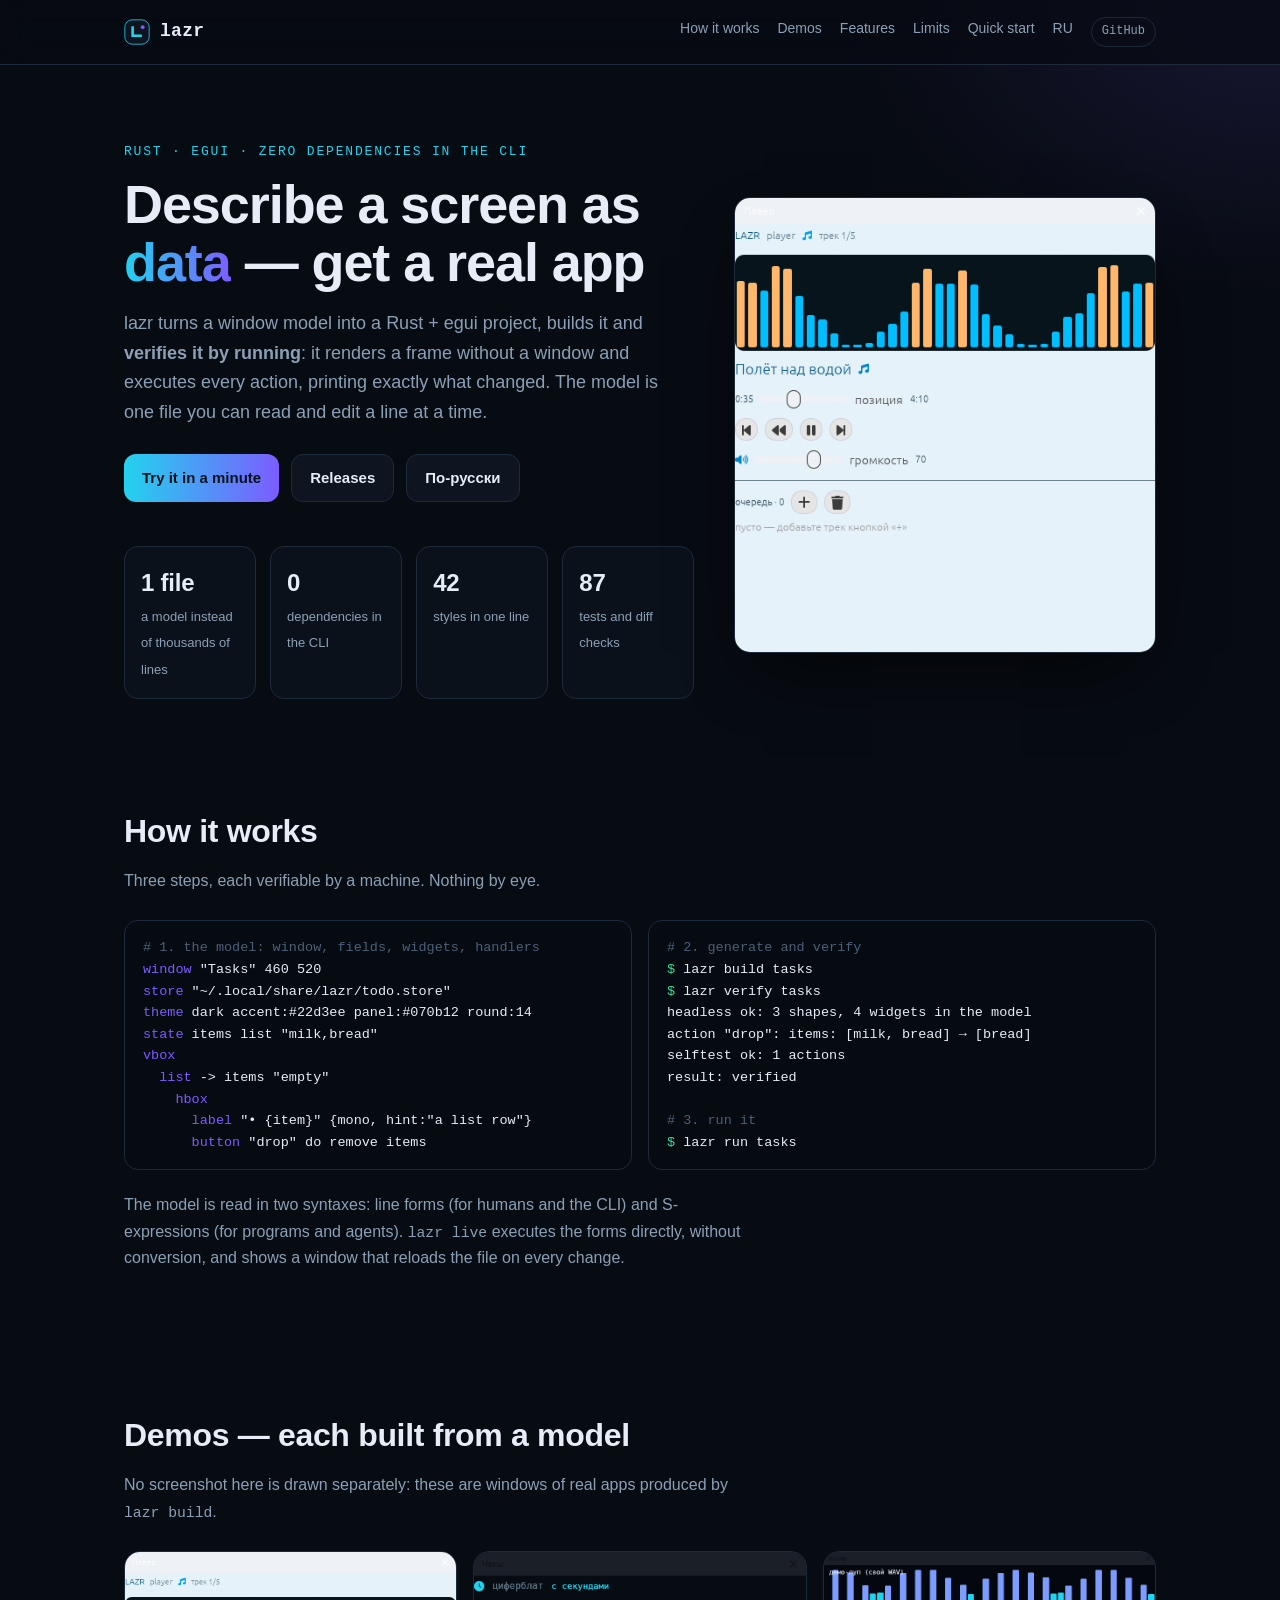
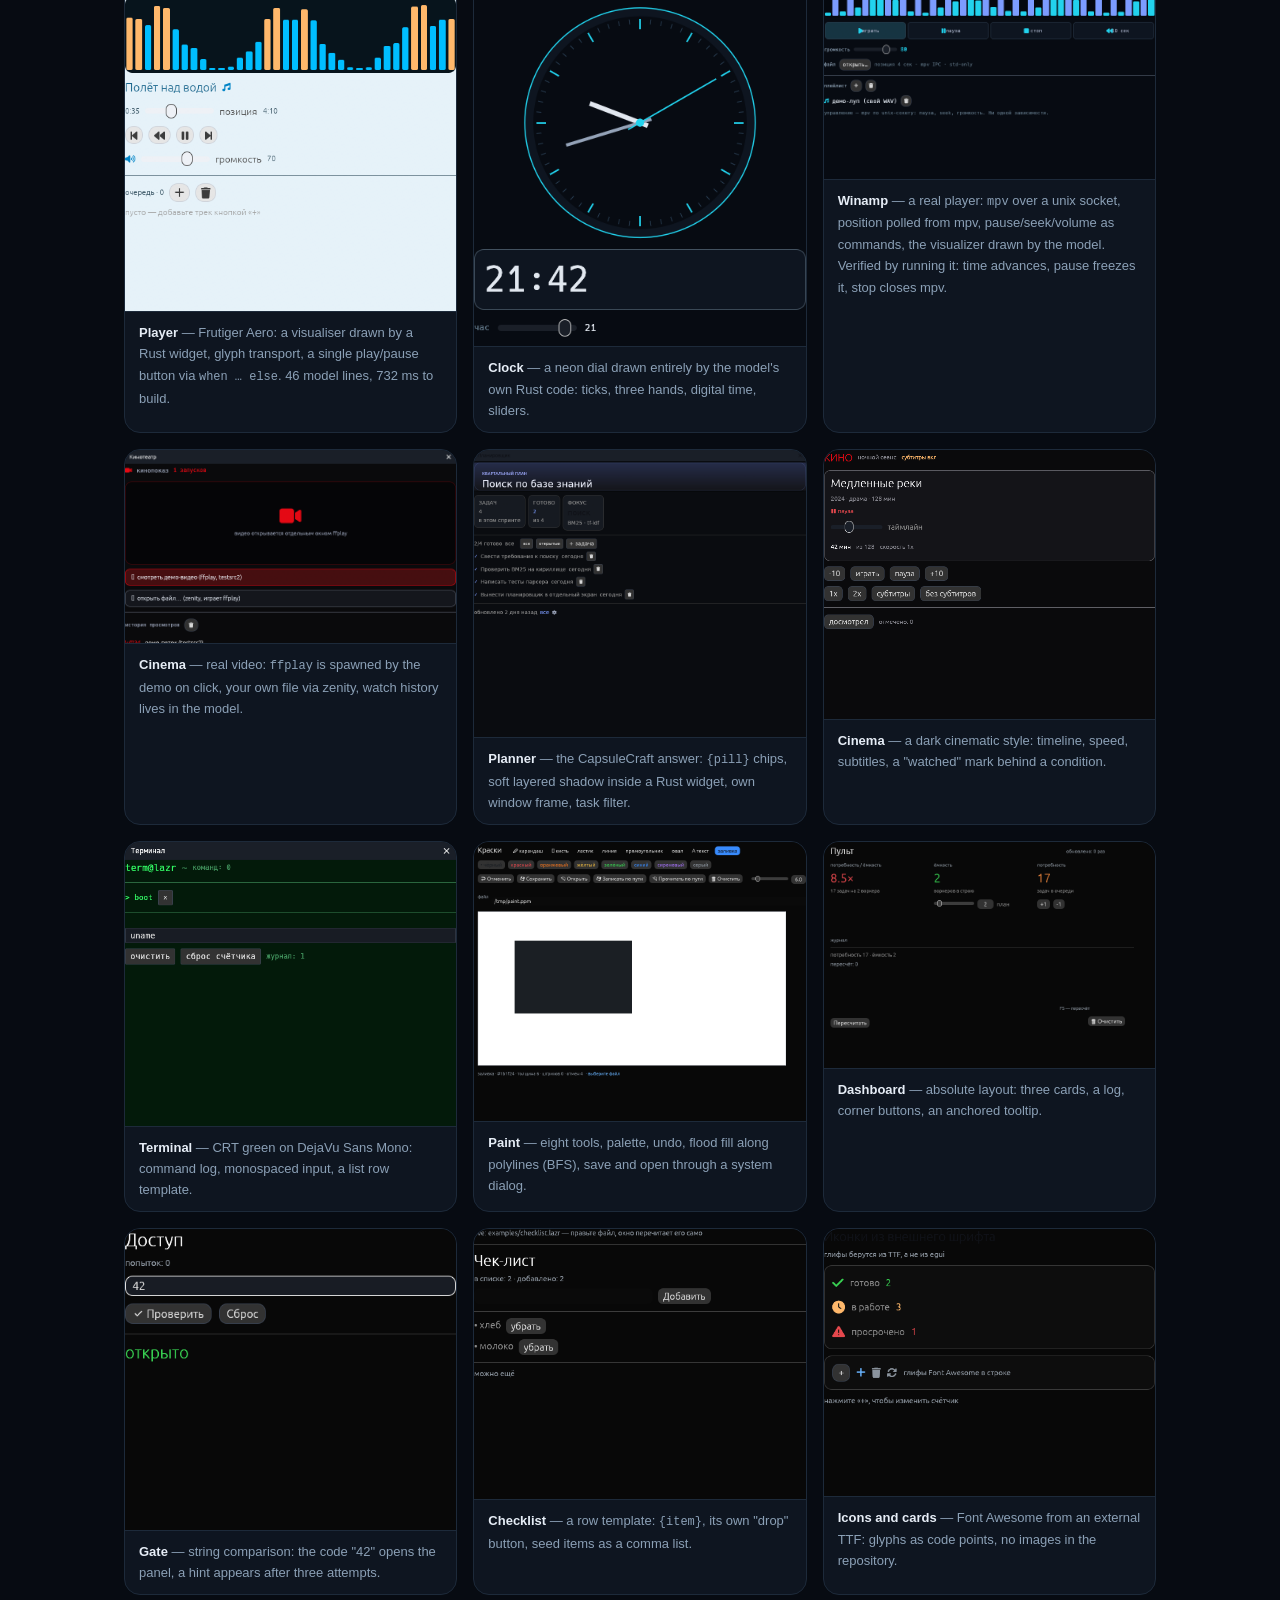
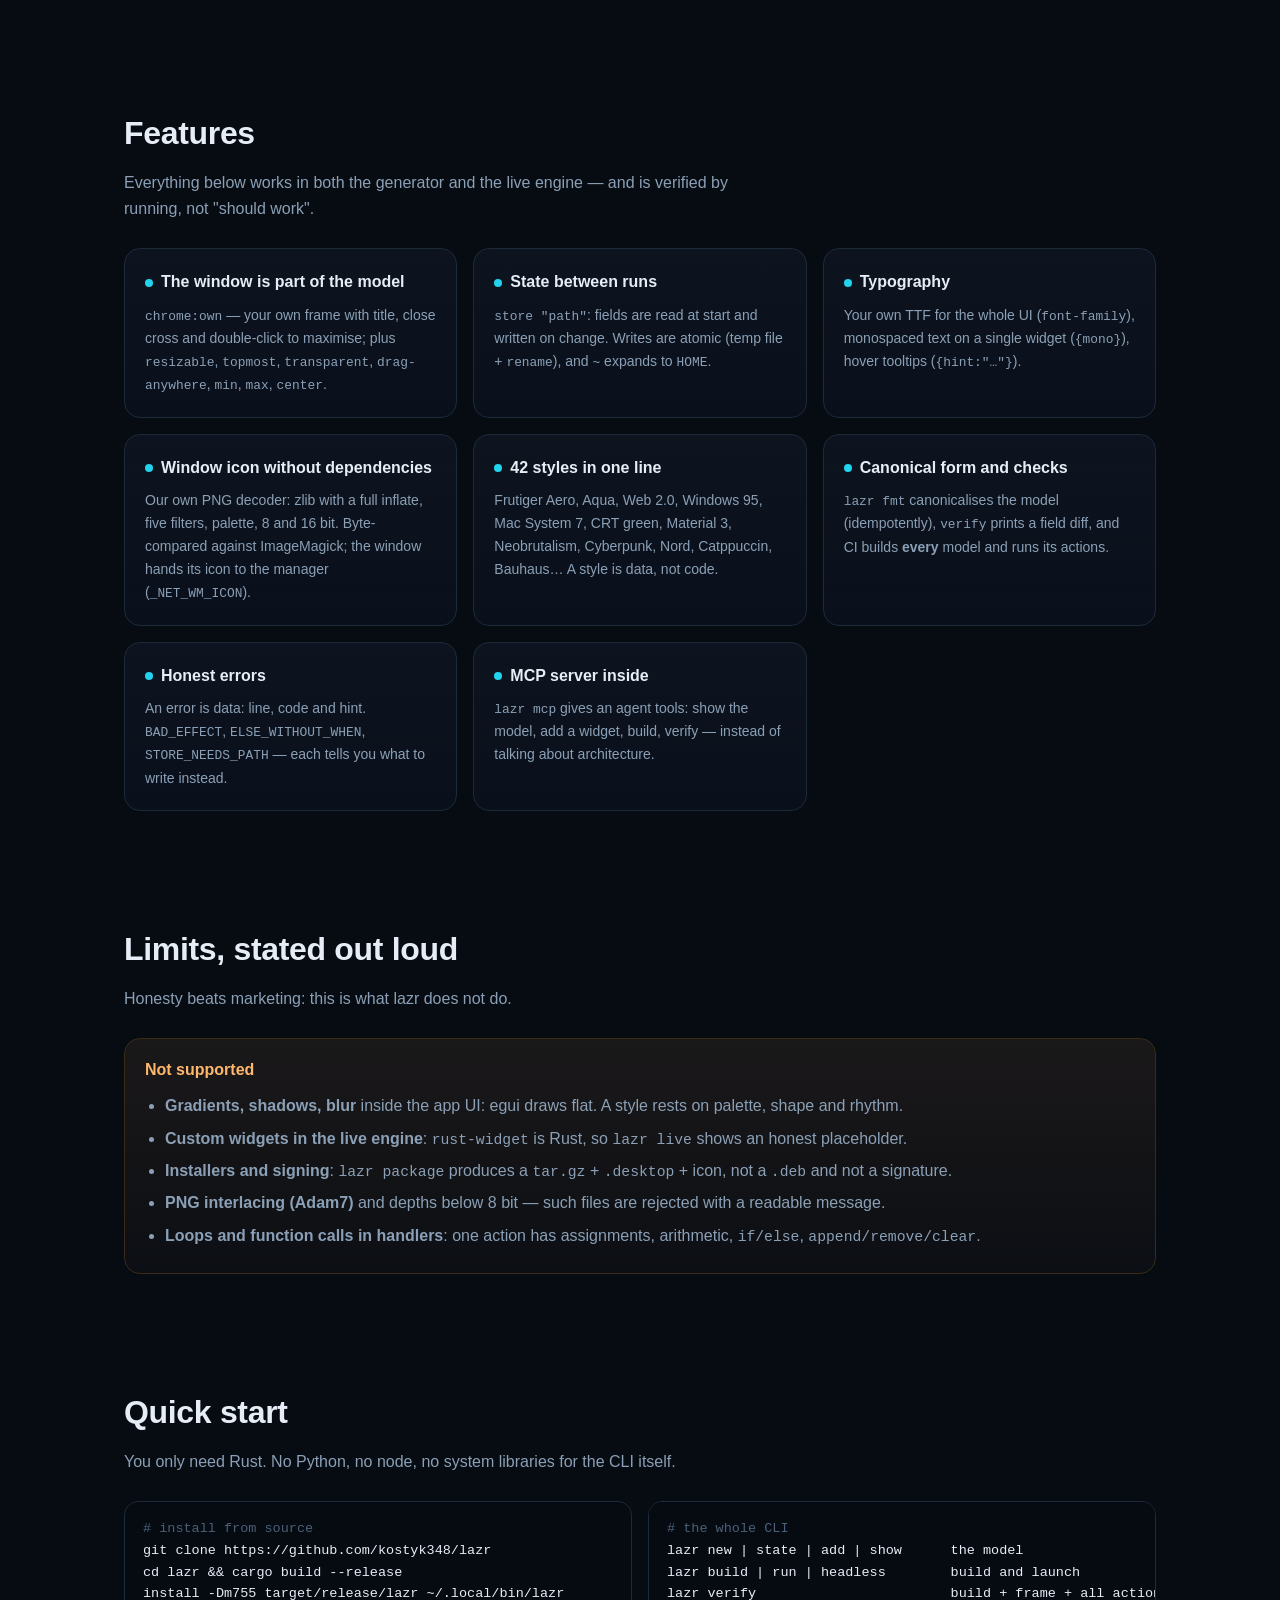
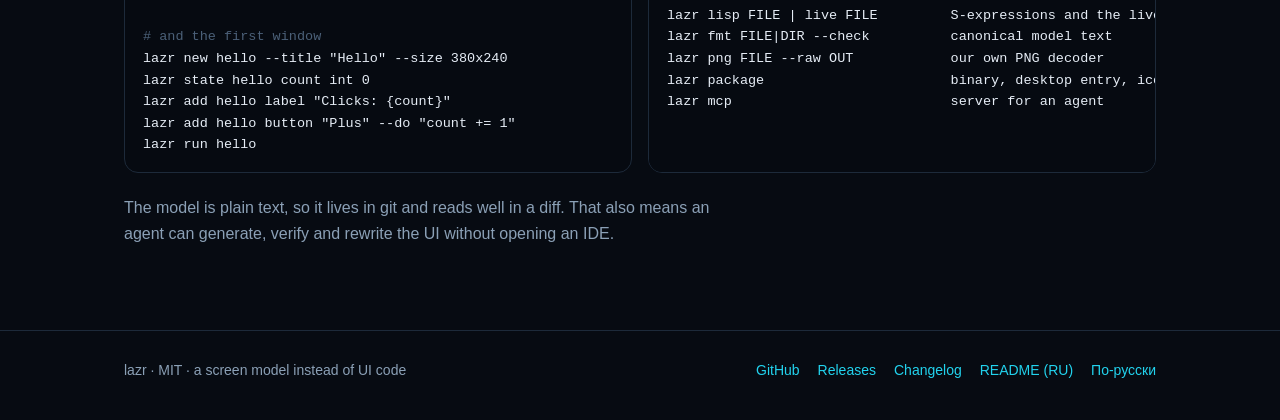
==== commit e9d049eb: "winamp: настоящий плеер на mpv по unix-сокету (позиция, пауза, seek, громкость), зомби закрывается, " ====
--- a/docs/index.en.html
+++ b/docs/index.en.html
@@ -188,6 +188,9 @@
     <div class="gallery">
       <figure><img src="player.png" alt="Player"><figcaption><b>Player</b> — Frutiger Aero: a visualiser drawn by a Rust widget, glyph transport, a single play/pause button via <code>when … else</code>. 46 model lines, 732 ms to build.</figcaption></figure>
       <figure><img src="clock.png" alt="Clock"><figcaption><b>Clock</b> — a neon dial drawn entirely by the model's own Rust code: ticks, three hands, digital time, sliders.</figcaption></figure>
+      <figure><img src="winamp.png" alt="Winamp"><figcaption><b>Winamp</b> — a real player: <code>mpv</code> over a unix socket, position polled from mpv, pause/seek/volume as commands, the visualizer drawn by the model. Verified by running it: time advances, pause freezes it, stop closes mpv.</figcaption></figure>
+      <figure><img src="video.png" alt="Cinema"><figcaption><b>Cinema</b> — real video: <code>ffplay</code> is spawned by the demo on click, your own file via zenity, watch history lives in the model.</figcaption></figure>
+      <figure><img src="capsule.png" alt="Planner"><figcaption><b>Planner</b> — the CapsuleCraft answer: <code>{pill}</code> chips, soft layered shadow inside a Rust widget, own window frame, task filter.</figcaption></figure>
       <figure><img src="cinema.png" alt="Cinema"><figcaption><b>Cinema</b> — a dark cinematic style: timeline, speed, subtitles, a "watched" mark behind a condition.</figcaption></figure>
       <figure><img src="terminal.png" alt="Terminal"><figcaption><b>Terminal</b> — CRT green on DejaVu Sans Mono: command log, monospaced input, a list row template.</figcaption></figure>
       <figure><img src="paint.png" alt="Paint"><figcaption><b>Paint</b> — eight tools, palette, undo, flood fill along polylines (BFS), save and open through a system dialog.</figcaption></figure>
